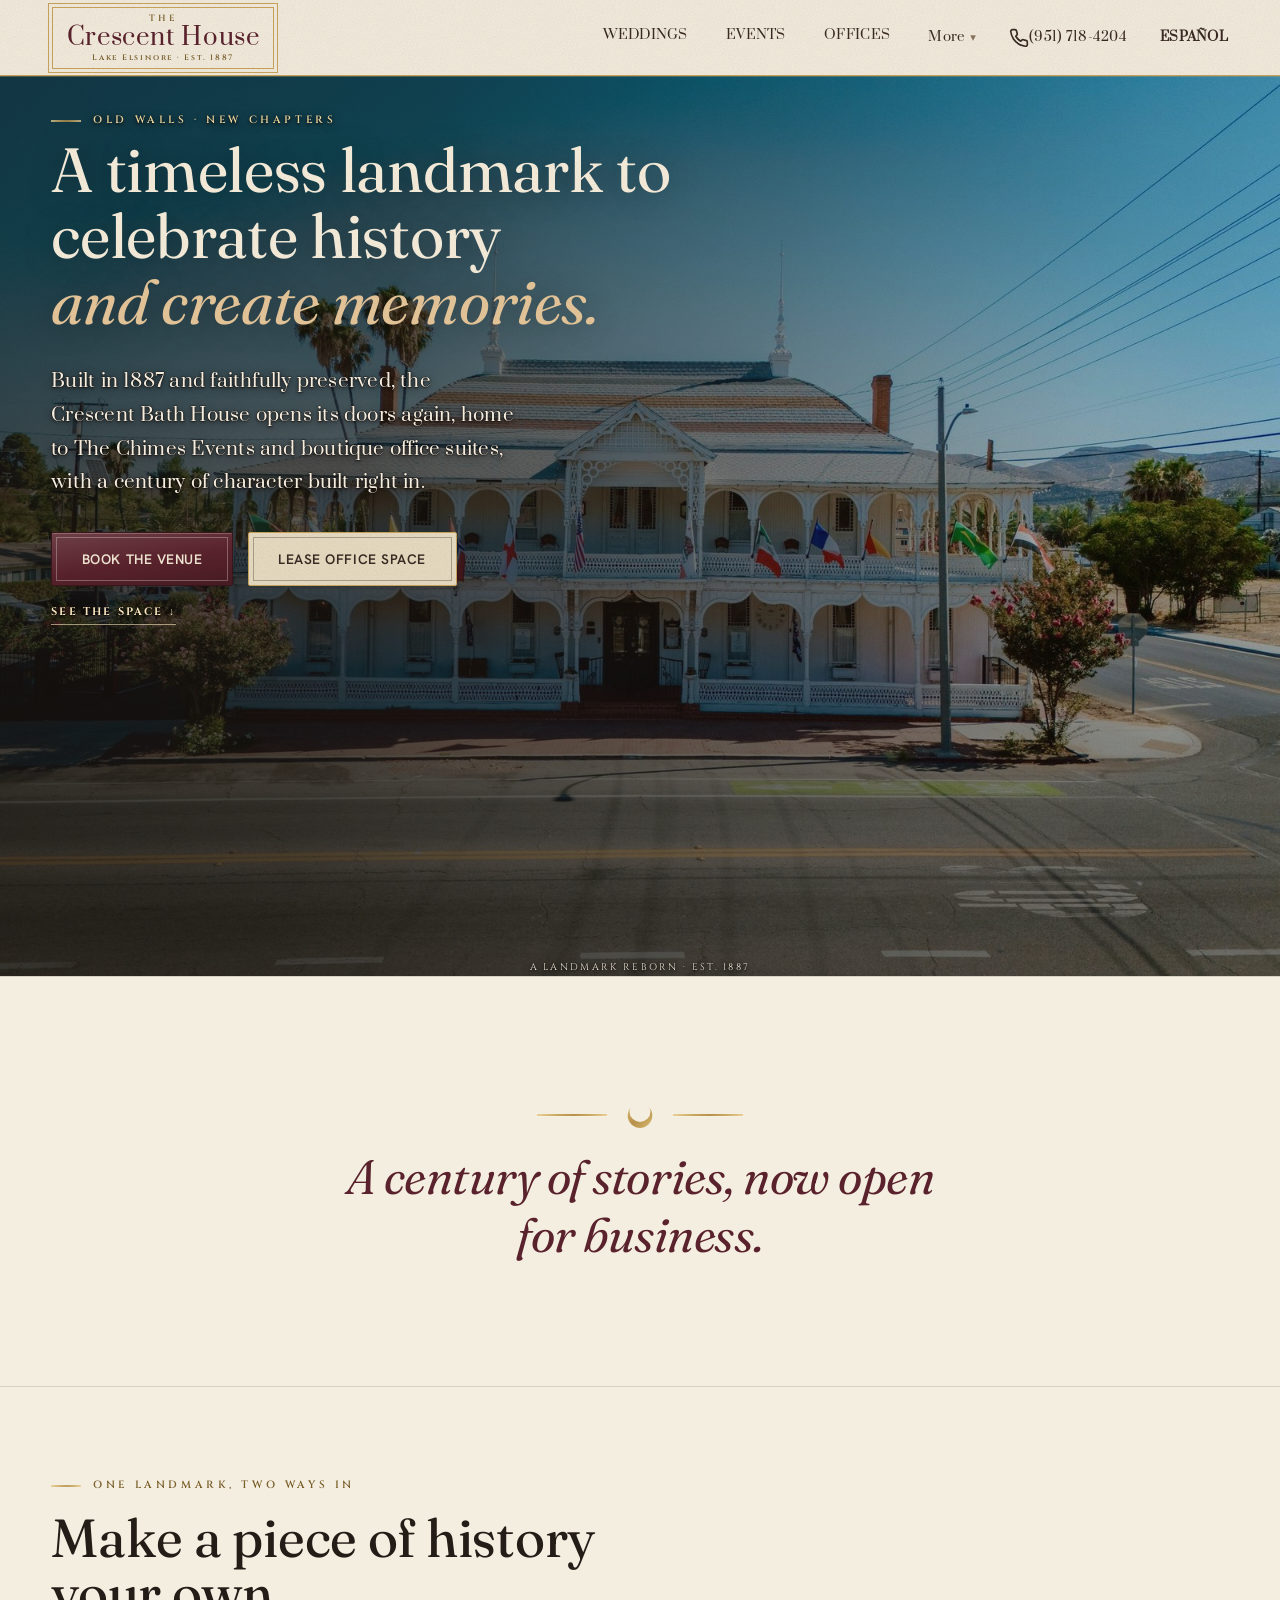
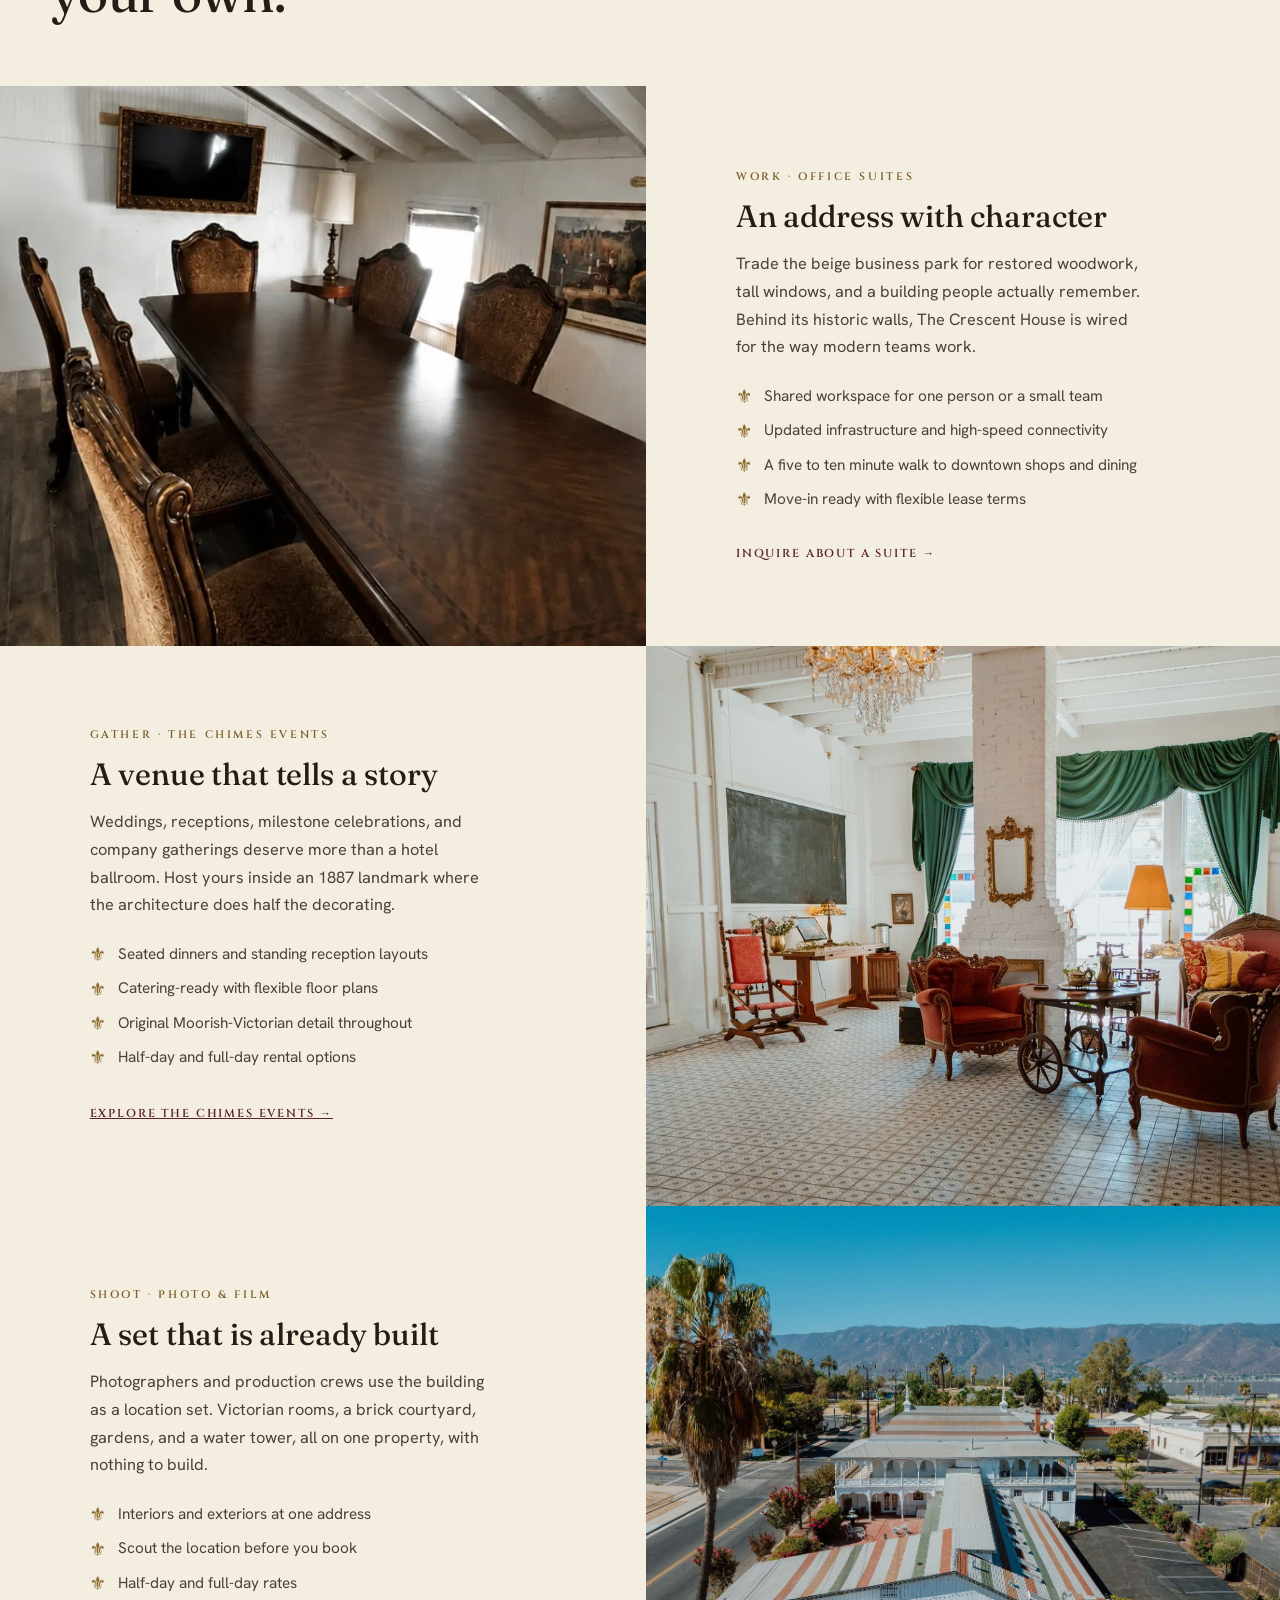
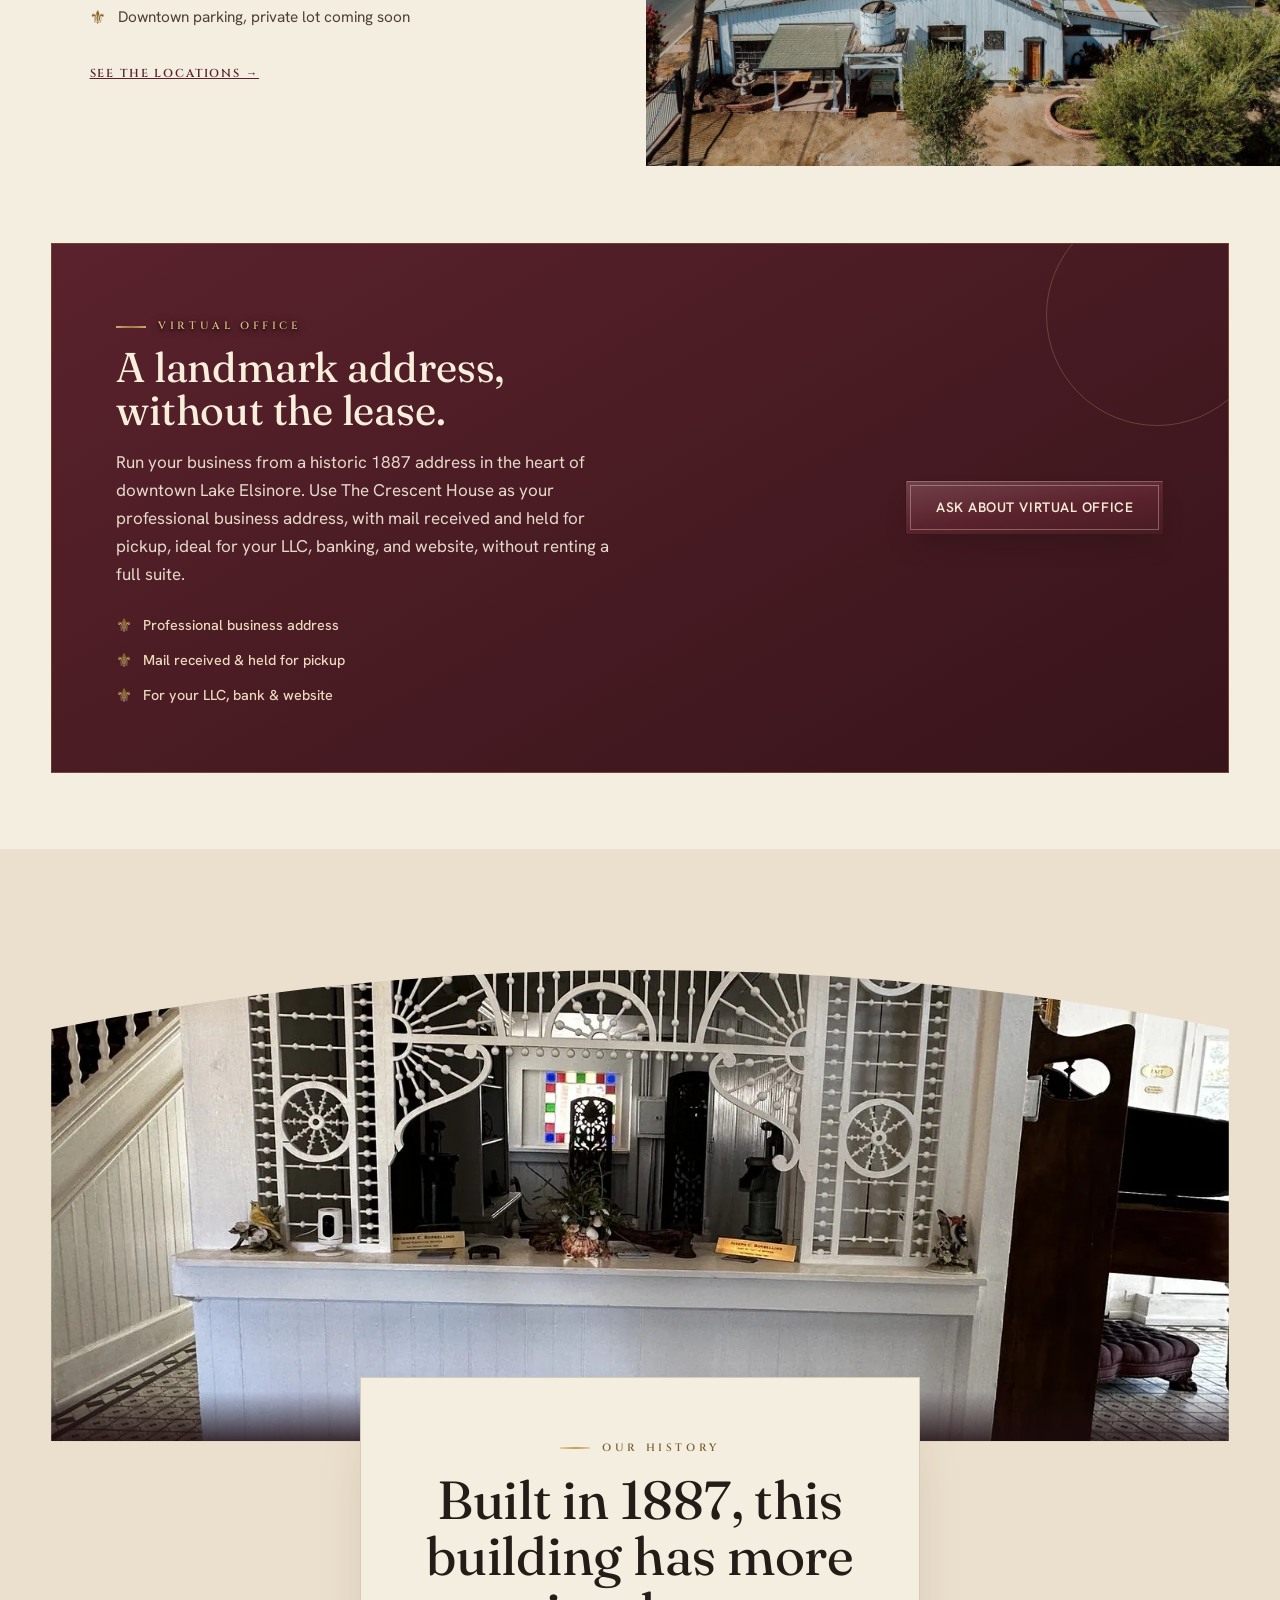
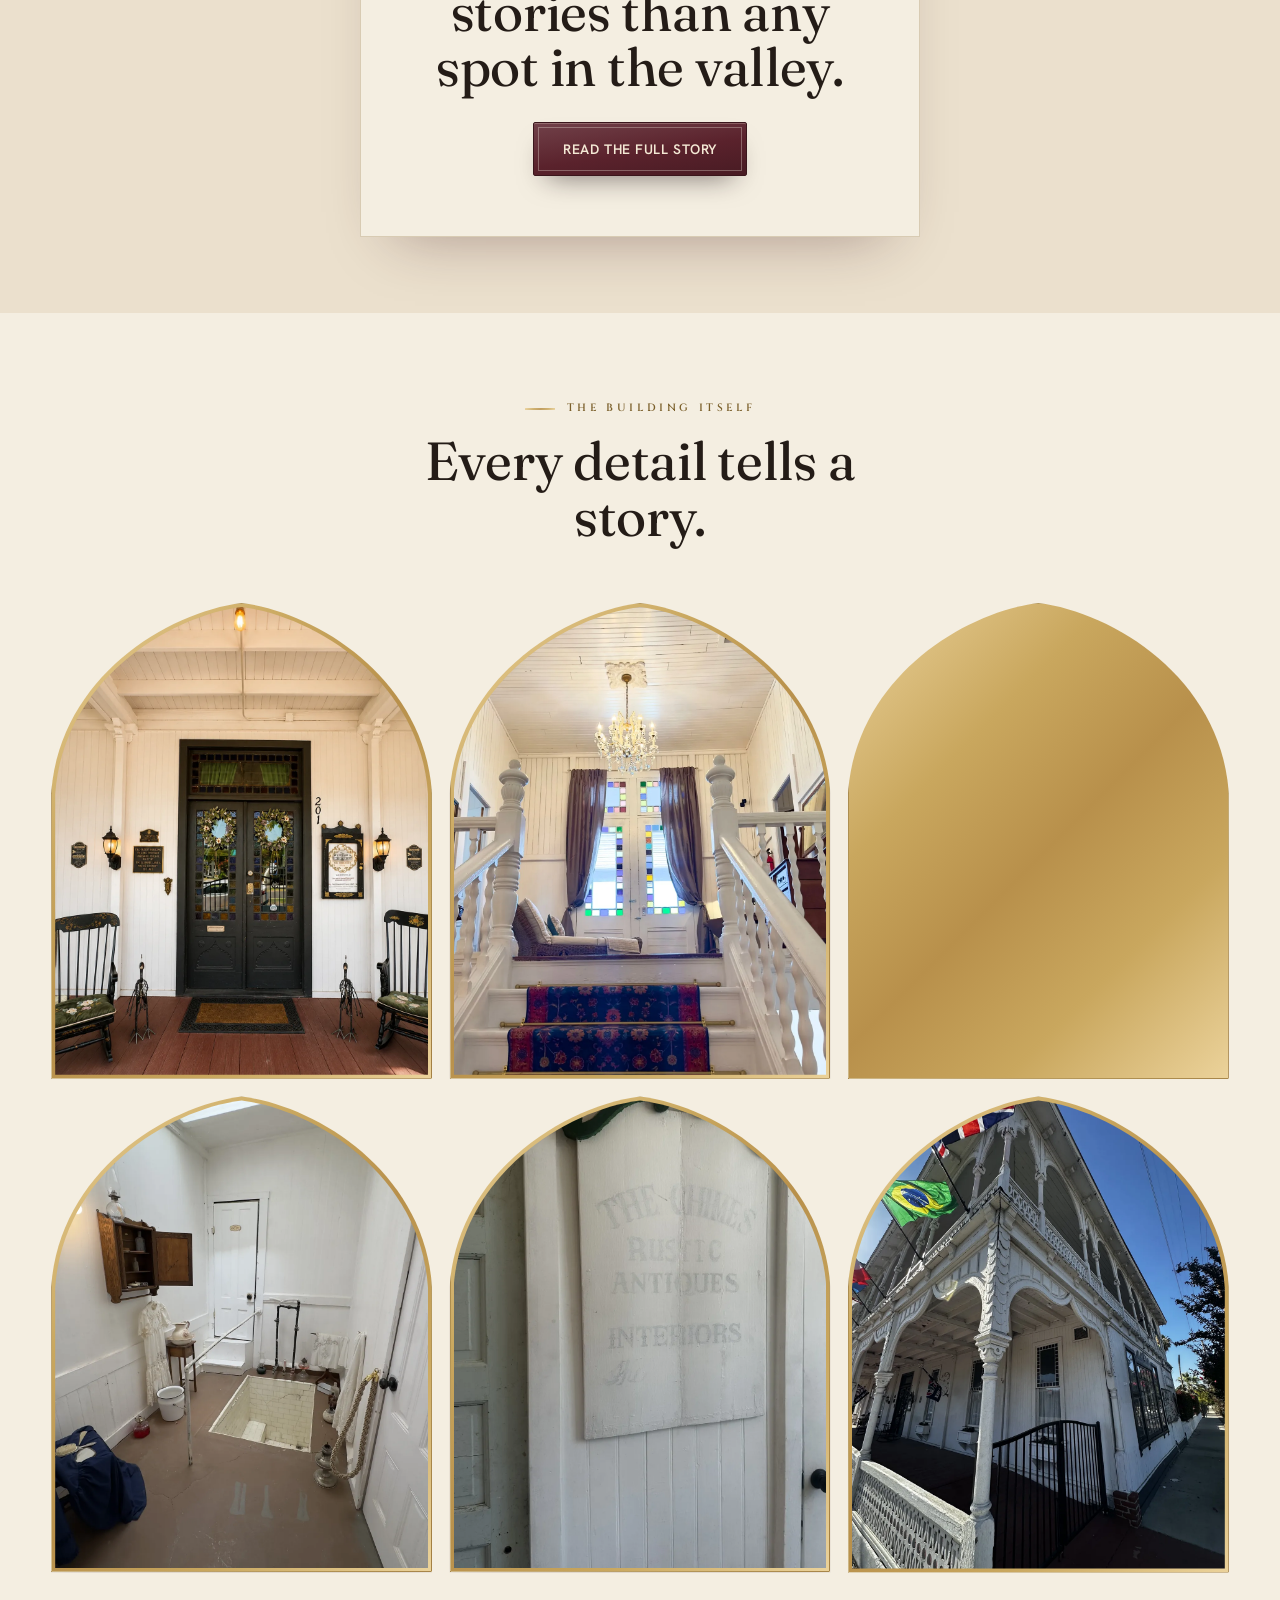
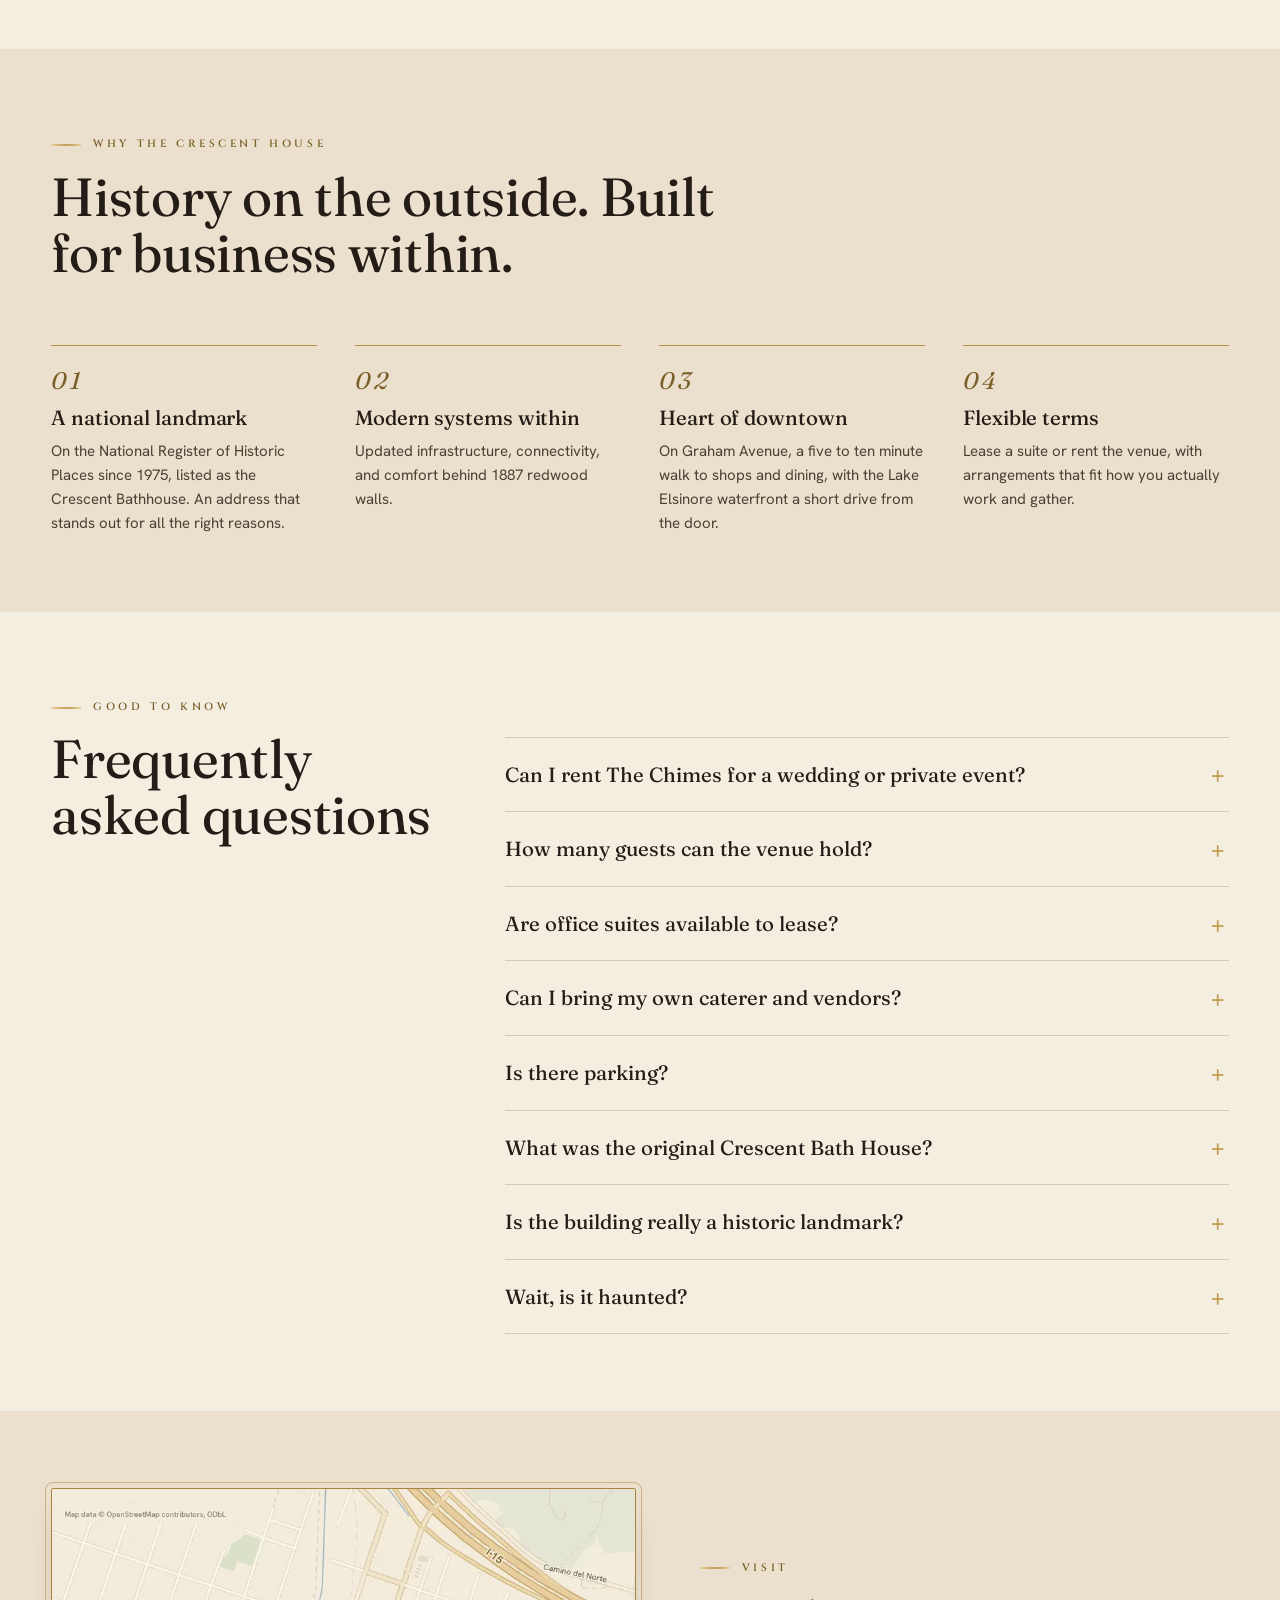
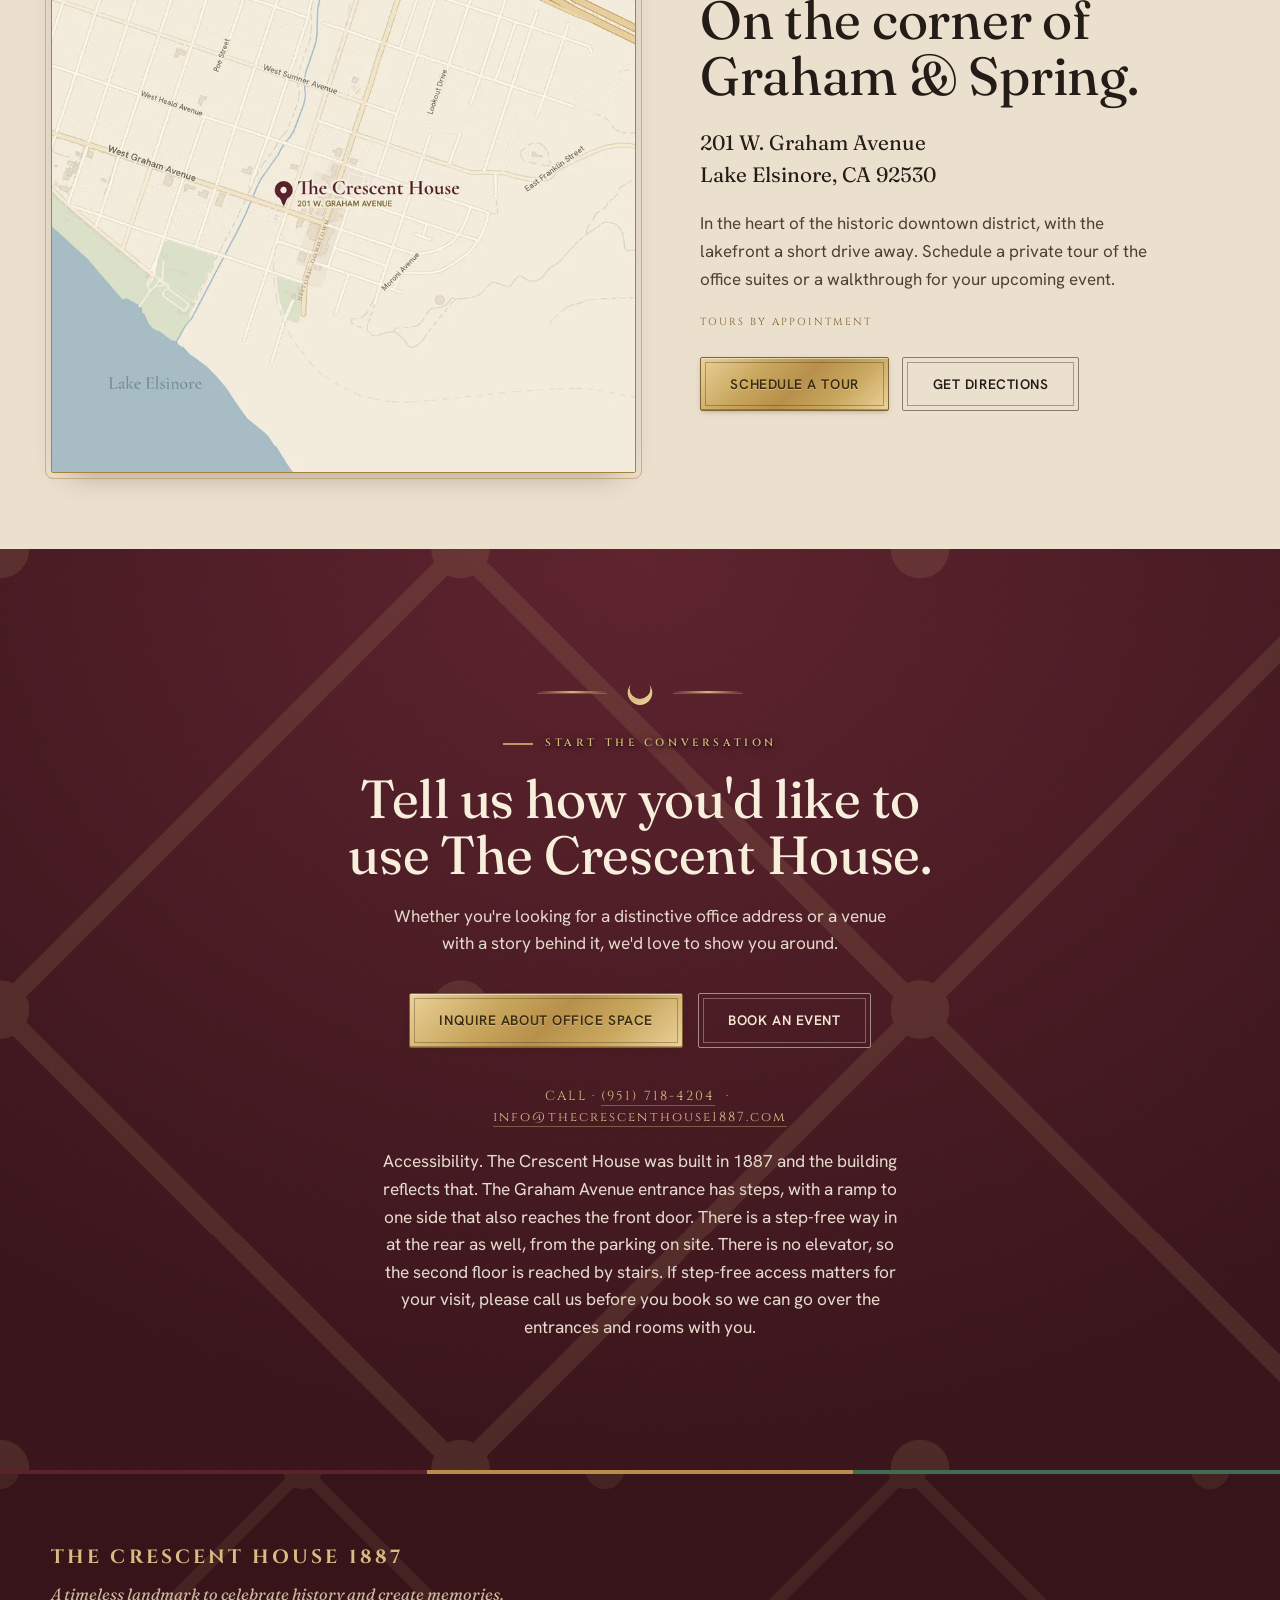
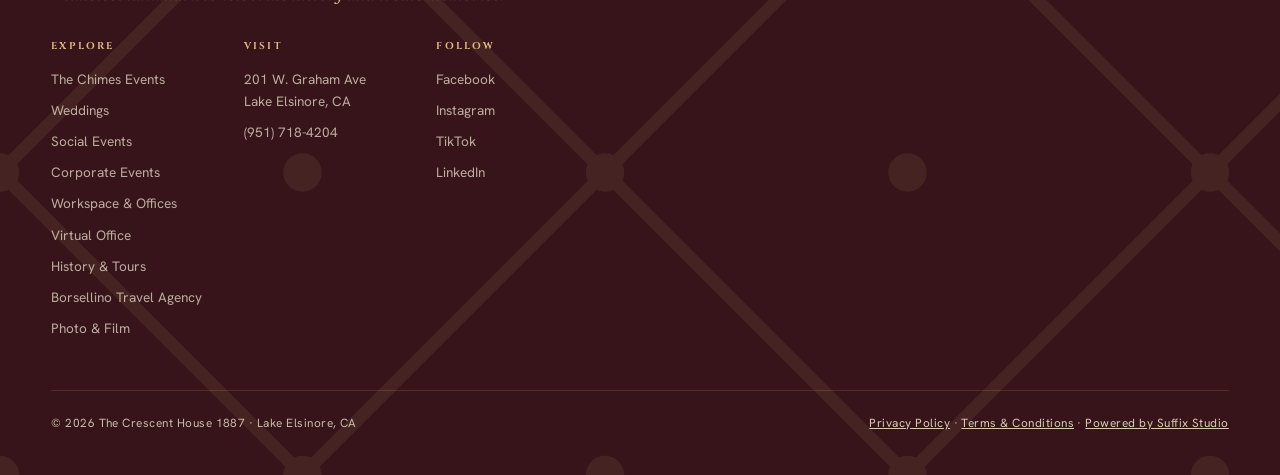
==== index.html @ 0cdbb011 "Fix hero video loading and lighten overlay" ====
<!DOCTYPE html>
<html lang="en">
<head>
<meta charset="UTF-8" />
<meta name="viewport" content="width=device-width, initial-scale=1.0" />
  <meta name="theme-color" content="#283F51" />
<meta name="color-scheme" content="light" />
<meta name="description" content="The Crescent House 1887, a historic landmark in downtown Lake Elsinore on the National Register. Home to The Chimes Events, boutique office suites, and history tours." />
<!-- Brand favicon (browser tab icon) -->
<link rel="icon" href="data:image/svg+xml,%3Csvg xmlns='http://www.w3.org/2000/svg' viewBox='0 0 32 32'%3E%3Crect width='32' height='32' rx='7' fill='%235A222C'/%3E%3Ctext x='16' y='23' font-family='Georgia,serif' font-weight='700' font-size='21' fill='%23F3ECDD' text-anchor='middle'%3EC%3C/text%3E%3C/svg%3E" />
  <link rel="apple-touch-icon" href="apple-touch-icon.png" />
<!-- Social share preview (update URL + og-image.jpg after you deploy) -->
<meta property="og:type" content="business.business" />
<meta property="og:title" content="The Crescent House 1887 | Lake Elsinore Landmark" />
<meta property="og:description" content="A restored 1887 landmark in downtown Lake Elsinore. Home of The Chimes Events and boutique office suites." />
<meta property="og:image" content="https://thecrescenthouse1887.com/images/og/index.jpg" />
<meta property="og:url" content="https://thecrescenthouse1887.com/" />
  <link rel="canonical" href="https://thecrescenthouse1887.com/" />
<meta name="twitter:card" content="summary_large_image" />
<meta name="twitter:title" content="The Crescent House 1887 | Lake Elsinore Landmark" />
<meta name="twitter:description" content="A restored 1887 landmark in Lake Elsinore: The Chimes Events and boutique offices." />
<meta name="twitter:image" content="https://thecrescenthouse1887.com/images/og/index.jpg" />
<title>The Crescent House 1887 | Historic Landmark in Lake Elsinore</title>
<link rel="preconnect" href="https://fonts.googleapis.com" />
<link rel="preconnect" href="https://fonts.gstatic.com" crossorigin />
<link href="https://fonts.googleapis.com/css2?family=Old+Standard+TT:ital,wght@0,400;0,700;1,400&amp;family=Playfair+Display+SC:wght@400;700&amp;family=Prata&amp;family=Cinzel:wght@500;600;700&amp;family=Cormorant+Garamond:ital,wght@0,500;0,600;0,700;1,500&amp;family=Hanken+Grotesk:wght@400;500;600;700&amp;display=swap" rel="stylesheet" />

<!-- ===== SEO: structured data. Update the phone, URL, and price/capacity fields once confirmed. ===== -->
<link rel="preconnect" href="https://fonts.gstatic.com" crossorigin><link href="https://fonts.googleapis.com/css2?family=Fraunces:ital,opsz,wght@0,9..144,300..600;1,9..144,300..600&amp;display=swap" rel="stylesheet">
<link rel="stylesheet" href="styles.css" />
<style>

  /* ---- this page's own styling. everything shared is in styles.css ---- */
  :root{color-scheme: light;
    --ink:#211A16;
    --oxblood:#5A222C;
    --oxblood-deep:#3C131B;
    --brass:#C29B4E;
    --brass-light:#D9BA77;
    --parchment:#F3ECDD;
    --parchment-2:#ECE1CC;
    --cream-card:#FBF7EE;
    --smoke:#8A7B6A;
    --line:rgba(33,26,22,.14);
    --accent:var(--oxblood); --accent-deep:var(--oxblood-deep);}
  body{margin:0;background:#F3ECDD;border-top:4px solid var(--oxblood);color:#211A16;font-family:"Hanken Grotesk",system-ui,-apple-system,Segoe UI,sans-serif;font-size:17px;line-height:1.65;-webkit-font-smoothing:antialiased;overflow-wrap:break-word;}
  main{background:#F3ECDD;}
  .eyebrow{font-family:"Cinzel",serif;font-weight:600;font-size:.72rem;letter-spacing:.32em;text-transform:uppercase;color:var(--brass-ink);display:inline-flex;align-items:center;gap:.7rem;}
  .eyebrow::before{content:"";width:26px;height:1px;background:var(--oxblood);display:inline-block;}
  h1{font-family:"Cormorant Garamond",Georgia,serif;font-weight:600;line-height:1.05;margin:0;color:var(--ink);}
  h1{font-size:clamp(2.9rem,7vw,5.2rem);letter-spacing:-.5px;}
  .lead{font-size:1.18rem;color:#3a302a;max-width:54ch;}
  .container{width:min(1180px,92vw);margin-inline:auto;}
  .section{padding:clamp(4rem,6vw,6rem) 0;}
  .btn{position:relative;display:inline-block;font-family:"Cinzel",serif;font-weight:700;font-size:.74rem;letter-spacing:.16em;text-transform:uppercase;line-height:1.5;text-align:center;padding:1.02rem 1.9rem;border-radius:2px;text-decoration:none;transition:transform .25s ease,box-shadow .25s ease,background .25s ease,color .25s ease;border:1px solid transparent;cursor:pointer;overflow:hidden;max-width:100%;}
  .btn::after{content:"";position:absolute;inset:4px;border:1px solid rgba(43,36,30,.28);pointer-events:none;}
  .btn:focus-visible{outline:2px solid #8F7132;outline-offset:3px;}
  .btn-primary{background:linear-gradient(172deg,color-mix(in srgb,var(--oxblood),#fff 14%) 0%,var(--oxblood) 55%,color-mix(in srgb,var(--oxblood),#000 22%) 100%);color:#F6EFE2;border-color:color-mix(in srgb,var(--oxblood),#000 38%);box-shadow:0 1px 0 rgba(255,244,224,.28) inset,0 14px 28px -14px rgba(30,24,18,.55);}
  .btn-primary::after{border-color:rgba(246,239,226,.32);}
  .btn-primary:hover{transform:translateY(-2px);}
  .btn-ghost{background:transparent;color:var(--ink);border-color:currentColor;}
  .btn-ghost::after{border-color:currentColor;opacity:.35;}
  .btn-ghost:hover{background:var(--ink);color:var(--parchment);transform:translateY(-2px);}
  .btn-brass{background:linear-gradient(172deg,#DEBD7B 0%,#C6A25C 52%,#B28C47 100%);color:#1A130A;border-color:#8F7132;box-shadow:0 1px 0 rgba(255,246,224,.55) inset,0 14px 28px -14px rgba(60,44,20,.55);text-shadow:0 1px 0 rgba(255,246,224,.35);}
  .btn-brass::after{border-color:rgba(60,44,20,.35);}
  .btn-brass::before{content:"";position:absolute;top:0;bottom:0;left:-70%;width:45%;background:linear-gradient(100deg,transparent,rgba(255,251,240,.55),transparent);transform:skewX(-18deg);transition:left .55s ease;}
  .btn-brass:hover{transform:translateY(-2px);background:linear-gradient(172deg,#E3C382 0%,#CBA65E 52%,#B08A45 100%);}
  .btn-brass:hover::before{left:125%;}
  .dd-toggle{text-decoration:none;font-family:"Hanken Grotesk",sans-serif;font-size:.86rem;font-weight:500;letter-spacing:.04em;color:#4a3f36;transition:color .2s;background:none;border:none;cursor:pointer;padding:0;}
  .dd-toggle{display:inline-flex;align-items:center;gap:.35rem;}
  .dd-toggle .caret{font-size:.8rem;position:relative;top:2px;transition:transform .2s;}
  .hero-explore{display:inline-block;margin-top:1.3rem;font-size:.9rem;font-weight:600;letter-spacing:.02em;color:var(--oxblood);text-decoration:none;border-bottom:1px solid rgba(90,34,44,.35);padding-bottom:2px;transition:border-color .2s;}
  .hero-explore:hover{border-color:var(--oxblood);}
  .hero{position:relative;overflow:hidden;background:#F3ECDD;}
  .hero-grid{display:flex;flex-direction:column;gap:clamp(1.8rem,4vw,2.6rem);padding:clamp(3.5rem,7vw,6rem) 0 clamp(4rem,7vw,7rem);}
  .hero-top{margin-left:-1%;}
  .hero-bottom{padding-left:7.5%;}
  .hero h1{margin:.4rem 0 1.4rem;}
  .hero h1 em{font-style:italic;color:var(--oxblood);}
  .hero-cta{display:flex;gap:1rem;flex-wrap:wrap;margin-top:2rem;align-items:stretch;}
  .est-tag{margin-top:2.6rem;display:flex;align-items:center;gap:.9rem;color:var(--smoke);font-size:.8rem;letter-spacing:.05em;}
  .est-tag span{font-family:"Cinzel",serif;letter-spacing:.18em;color:var(--ink);}
  .est-tag .rule{flex:1;height:1px;background:var(--line);}
  .frame{position:relative;width:85%;aspect-ratio:800/428;border:1px solid var(--brass);padding:13px;background:linear-gradient(135deg,#6a2933 0%,#3c131b 70%);box-shadow:0 30px 60px -30px rgba(60,19,27,.55);margin:0 auto;}
  .frame::before{content:"";position:absolute;inset:13px;border:1px solid rgba(217,186,119,.45);pointer-events:none;z-index:2;}
  .frame img{width:100%;height:100%;object-fit:cover;display:block;}
  .frame figcaption{position:absolute;left:0;right:0;bottom:13px;z-index:3;text-align:center;font-family:"Cinzel",serif;font-size:.58rem;letter-spacing:.26em;text-transform:uppercase;color:#f2e3c5;padding:.7rem .5rem;background:linear-gradient(transparent,rgba(40,12,18,.82));}
  .quote-band{background:var(--parchment-2);border-top:1px solid var(--line);border-bottom:1px solid var(--line);}
  .quote-inner{text-align:center;padding:clamp(1.6rem,2.6vw,2.4rem) 0;}
  .quote-inner .bell{margin:0 auto 1.4rem;width:30px;height:40px;display:block;}
  .quote-inner p{font-family:"Cormorant Garamond",serif;font-style:italic;font-size:clamp(1.6rem,3vw,2.4rem);color:var(--oxblood);max-width:24ch;margin:0 auto;line-height:1.25;}
  .paths{display:grid;grid-template-columns:1fr 1fr;gap:clamp(1.4rem,3vw,2.6rem);margin-top:3rem;}
  .path-card{background:var(--cream-card);border:1px solid var(--line);padding:clamp(2rem,3vw,2.8rem);position:relative;transition:transform .25s ease,box-shadow .25s ease;}
  .path-card:hover{transform:translateY(-4px);box-shadow:0 24px 48px -28px rgba(60,19,27,.4);}
  .path-card .tag{font-family:"Cinzel",serif;font-size:.72rem;font-weight:600;letter-spacing:.26em;text-transform:uppercase;color:var(--brass);}
  .path-card h3{font-size:1.85rem;margin:.7rem 0 1rem;}
  .path-card p{color:#473c34;font-size:.98rem;}
  .path-card ul{list-style:none;padding:0;margin:1.4rem 0 1.8rem;}
  .path-card li{padding:.5rem 0;border-top:1px solid var(--line);font-size:.92rem;color:#3a302a;display:flex;align-items:center;gap:.7rem;}
  .path-card li::before{content:"";width:7px;height:7px;background:var(--brass);transform:rotate(45deg);flex:none;}
  .path-card .card-btn{font-family:"Hanken Grotesk",sans-serif;font-weight:600;color:var(--oxblood);font-size:.92rem;letter-spacing:.02em;display:inline-flex;align-items:center;gap:.5rem;transition:gap .2s;background:none;border:none;cursor:pointer;padding:0;}
  .path-card .card-btn:hover{gap:.85rem;}
  .amenities-grid{display:grid;grid-template-columns:repeat(4,1fr);gap:clamp(1rem,2.5vw,2rem);margin-top:3rem;}
  .am-card{border-top:2px solid var(--brass);padding-top:1.3rem;}
  .am-card .n{font-family:"Cinzel",serif;font-size:.95rem;letter-spacing:.1em;color:var(--brass-ink);}
  .am-card h3{font-size:1.18rem;margin:.7rem 0 .5rem;}
  .am-card p{font-size:.9rem;color:#4a3f36;margin:0;}
  .faq-wrap{max-width:820px;margin:3rem auto 0;}
  .faq-q::after{content:"+";position:absolute;right:.3rem;top:50%;transform:translateY(-50%);font-family:"Hanken Grotesk",sans-serif;font-size:1.5rem;color:var(--brass);transition:transform .25s;}
  .faq-a p{color:#473c34;font-size:1rem;padding:0 2.4rem 1.6rem 0;margin:0;}
  .gallery-grid{display:grid;grid-template-columns:repeat(auto-fit,minmax(230px,1fr));gap:1rem;margin-top:3rem;}
  .g-tile img{width:100%;height:100%;object-fit:cover;display:block;}
  .vo-band{display:grid;grid-template-columns:1.6fr .9fr;gap:clamp(1.5rem,4vw,3.5rem);align-items:center;background:linear-gradient(160deg,#fbf7ee,#f1e7d3);border:1px solid var(--brass);padding:clamp(2rem,4vw,3.2rem);}
  .vo-band h2{margin:.6rem 0 1rem;font-size:clamp(1.8rem,3.4vw,2.6rem);}
  .vo-band p{color:#473c34;margin:0 0 1.4rem;max-width:54ch;}
  .vo-points{display:flex;flex-direction:column;gap:.65rem;margin-top:.2rem;}
  .vo-points span{display:flex;align-items:center;gap:.7rem;font-family:"Hanken Grotesk",sans-serif;font-size:.92rem;font-weight:500;letter-spacing:0;text-transform:none;color:#3a302a;background:none;border:none;padding:0;}
  .vo-points span::before{content:"";width:7px;height:7px;background:var(--brass);transform:rotate(45deg);flex:none;}
  .vo-cta{display:flex;justify-content:flex-end;}
  .loc-grid{display:grid;grid-template-columns:1fr 1fr;gap:clamp(1.6rem,4vw,3.5rem);align-items:center;}
  .map-frame{aspect-ratio:16/11;border:1px solid var(--brass);background:var(--parchment-2);position:relative;display:flex;align-items:center;justify-content:center;overflow:hidden;box-shadow:0 20px 44px -28px rgba(60,19,27,.4);}
  .map-frame img{position:absolute;inset:0;width:100%;height:100%;object-fit:cover;object-position:center;display:block;z-index:1;}
  .map-frame::before{content:"";position:absolute;inset:0;background-image:linear-gradient(rgba(33,26,22,.06) 1px,transparent 1px),linear-gradient(90deg,rgba(33,26,22,.06) 1px,transparent 1px);background-size:34px 34px;}
  .loc-text h2{margin-bottom:1rem;}
  .loc-text .addr{font-family:"Cormorant Garamond",serif;font-size:1.5rem;color:var(--ink);line-height:1.35;margin:1.4rem 0;}
  .loc-text .addr a{color:inherit;text-decoration:none;border-bottom:1px solid transparent;transition:border-color .2s;}
  .loc-text .addr a:hover{border-color:var(--brass);}
  .contact{background:var(--ink);color:#EFE6D6;text-align:center;}
  .contact .eyebrow{color:var(--brass-light);}
  .contact .eyebrow::before{background:var(--brass-light);}
  .contact h2{color:#F6ECDA;margin:.7rem 0 1.2rem;}
  .contact p{color:rgba(239,230,214,.72);max-width:46ch;margin:0 auto 2.2rem;}
  .contact-cta{display:flex;gap:1rem;justify-content:center;flex-wrap:wrap;}
  .contact .phone{margin-top:2.2rem;font-family:"Cinzel",serif;letter-spacing:.16em;font-size:.85rem;color:var(--brass-light);}
  .contact .phone a{color:#EFE6D6;text-decoration:none;border-bottom:1px solid rgba(217,186,119,.4);}
  footer{background:var(--oxblood-deep);color:rgba(241,230,211,.72);padding:3.2rem 0 2.4rem;}
  .modal-overlay{position:fixed;inset:0;background:rgba(20,8,11,.62);backdrop-filter:blur(3px);display:flex;align-items:center;justify-content:center;padding:1.2rem;opacity:0;visibility:hidden;transition:opacity .25s,visibility .25s;z-index:100;}
  .modal-head{background:linear-gradient(160deg,var(--oxblood),var(--oxblood-deep));color:#F4E9D6;padding:1.8rem 2rem 1.6rem;position:relative;}
  .modal-close{position:absolute;top:1rem;right:1rem;width:40px;height:40px;border-radius:50%;
    border:1px solid rgba(217,186,119,.85);background:rgba(217,186,119,.14);color:#F6ECDA;
    cursor:pointer;line-height:1;font-size:0;
    transition:background .2s ease,border-color .2s ease;}
  /* The X is drawn, not typed. As a font character it rendered hairline thin on
     some machines and looked like an empty circle. Two rotated bars are identical
     everywhere. index.html keeps its own copy of these styles. */
  .modal-close::before,.modal-close::after{content:"";position:absolute;top:50%;left:50%;
    width:16px;height:2px;background:#F6ECDA;border-radius:1px;}
  .modal-close::before{transform:translate(-50%,-50%) rotate(45deg);}
  .modal-close::after{transform:translate(-50%,-50%) rotate(-45deg);}
  .modal-close:focus-visible{outline:2px solid #E4CE97;outline-offset:3px;}
  .reveal{opacity:0;transform:translateY(22px);transition:opacity .7s ease,transform .7s ease;}
  @media(max-width:1024px){
    .vo-band{grid-template-columns:1fr;}
    .vo-cta{justify-content:flex-start;}
    .paths{grid-template-columns:1fr;}
    .amenities-grid{grid-template-columns:1fr 1fr;}
    .loc-grid{grid-template-columns:1fr;}
    .dd-toggle{padding:.95rem 0 .4rem;width:100%;justify-content:space-between;}
  }
  @media(max-width:520px){
    .amenities-grid{grid-template-columns:1fr;}
    body{font-size:16px;}
  }
  @media(prefers-reduced-motion:reduce){
    .reveal{opacity:1;transform:none;transition:none;}
    .btn{transition:none;}
    .btn-brass::before{display:none;}
    .path-card{transition:none;}
  }
  @media (prefers-color-scheme: dark){
    body{background:#F3ECDD !important;}
    main{background:#F3ECDD !important;}
    .hero{background:#F3ECDD !important;}
    body{color:#211A16 !important;}
    .dd-toggle{color:#4a3f36 !important;}
    .lead{color:#3a302a !important;}
    .path-card{background:#FBF7EE !important;}
    .path-card p{color:#473c34 !important;}
    .am-card p{color:#4a3f36 !important;}
    .faq-a p{color:#4a3f36 !important;}
    .quote-band{background:#ECE1CC !important;}
    .contact{background:#211A16 !important;color:#EFE6D6 !important;}
    footer{background:#3C131B !important;}
  }

/* the honeypot. Invisible to people. Bots fill it in and get dropped. */
.hp{position:absolute;left:-9999px;width:1px;height:1px;overflow:hidden;}

@media(min-width:1025px){}
@media(max-width:1024px){}
section.hero{padding-top:clamp(1.4rem,3vw,2.2rem);}

.hero-explore{color:#EFD5A2 !important;border-bottom-color:rgba(239,213,162,.5) !important;}





/* pull the headline up into the sky where it reads cleanly */
.hero-inner{padding-top:clamp(1rem,2vw,1.8rem) !important;
  justify-content:flex-start;align-self:start;}
.hero-grid{align-items:start !important;padding-top:clamp(1.5rem,3vw,2.4rem) !important;}
.hero .eyebrow,.hero .eyebrow--light{margin-top:0 !important;}
.hero h1{margin-top:.4rem !important;}

/* description: light type with an edge drawn around every letter */
.hero .lead{color:#FBF3E4 !important;max-width:36ch;
  font-family:"Prata",Georgia,serif;font-style:normal;font-weight:400;
  font-size:clamp(1.02rem,1.55vw,1.18rem);line-height:1.78;letter-spacing:.012em;
  margin-top:1.9rem !important;
  -webkit-text-stroke:.6px rgba(14,9,7,.9);paint-order:stroke fill;text-shadow:0 1px 3px rgba(14,9,7,.85),0 2px 10px rgba(14,9,7,.6);}

/* see the space: drop it toward the bottom where the street is dark */
.hero-explore{position:absolute;left:0;bottom:clamp(1.6rem,4vw,3rem);z-index:3;
  color:#FFEDC6 !important;font-weight:700;border-bottom-color:rgba(255,237,198,.6) !important;
  -webkit-text-stroke:.6px rgba(14,9,7,.9);paint-order:stroke fill;text-shadow:0 1px 3px rgba(14,9,7,.85),0 2px 10px rgba(14,9,7,.6);}
.hero-inner{position:relative;padding-bottom:clamp(3.4rem,7vw,5.4rem) !important;}

/* lease office space: filled beige instead of transparent */
.hero .btn-ghost,.hero .btn-on-dark{background:#E8DCC2 !important;color:#3A2A22 !important;
  border:1px solid #C9A45C !important;}
.hero .btn-ghost:hover,.hero .btn-on-dark:hover{background:#F2E9D6 !important;color:#5A222C !important;}




/* landmark reborn: the words themselves centered, sitting flush on the bottom edge */
.est-tag{position:absolute !important;left:0 !important;right:0 !important;
  bottom:0 !important;margin:0 !important;padding:0 !important;
  display:block !important;text-align:center !important;z-index:4;}
.est-tag .rule{display:none !important;}
.est-tag span{display:inline-block;}
</style>
<style>
/* ============================================================
   THE CHIMES · landing page · EDITORIAL DESIGN LAYER
   Suffix Studio

   Loaded AFTER styles.css and the page base, so this wins.
   This is a full visual rebuild of the landing page: a cinematic
   full-width hero, alternating editorial photo rows, an overlapped
   heritage feature, a refined gallery, and a dramatic closing band.
   The nav, footer, form and modal keep their existing markup and
   behavior; here they are simply restyled to match.
   ============================================================ */

:root{
  --bone:#F4EEE1;        /* warm paper */
  --bone-2:#EBE0CD;      /* second paper tone */
  --ink2:#241C17;        /* near-black, warm */
  --ink-soft:#4C4034;    /* body text */
  --ox:#5A222C;          /* oxblood */
  --wine:#37141A;        /* deep wine, for dark bands */
  --brass2:#B58F49;      /* refined brass */
  --brass-hi:#D8BC82;    /* light brass on dark */
  --cream2:#F4E9D5;      /* text on dark */
  --hair:#D8CBB3;        /* hairline */
}

/* ---------- paper warmth + base type ---------- */
html{background:var(--bone);}
body{background:var(--bone);color:var(--ink-soft);}
body::before{
  content:"";position:fixed;inset:0;z-index:9999;pointer-events:none;
  background:url("data:image/svg+xml,%3Csvg%20xmlns%3D%27http%3A%2F%2Fwww.w3.org%2F2000%2Fsvg%27%20width%3D%27160%27%20height%3D%27160%27%3E%3Cfilter%20id%3D%27n%27%3E%3CfeTurbulence%20type%3D%27fractalNoise%27%20baseFrequency%3D%270.85%27%20numOctaves%3D%272%27%20stitchTiles%3D%27stitch%27%2F%3E%3CfeColorMatrix%20type%3D%27saturate%27%20values%3D%270%27%2F%3E%3C%2Ffilter%3E%3Crect%20width%3D%27160%27%20height%3D%27160%27%20filter%3D%27url%28%23n%29%27%20opacity%3D%270.55%27%2F%3E%3C%2Fsvg%3E");opacity:.35;mix-blend-mode:multiply;
}

/* Fraunces carries every display line */
h1,h2,h3,.hero h1{
  font-family:"Fraunces","Cormorant Garamond",Georgia,serif;
  color:var(--ink2);font-weight:430;letter-spacing:-.005em;
}
h2{font-size:clamp(2.05rem,4.4vw,3.35rem);line-height:1.04;}
h3{font-size:clamp(1.5rem,2.4vw,1.95rem);line-height:1.08;font-weight:460;}

/* ---------- eyebrow (label) ---------- */
.eyebrow{
  font-family:"Cinzel",serif;font-weight:600;font-size:.66rem;
  letter-spacing:.34em;text-transform:uppercase;color:var(--brass-ink);
  display:inline-flex;align-items:center;gap:.75rem;
}
.eyebrow::before{content:"";width:30px;height:1px;background:var(--brass2);display:inline-block;opacity:.85;}
.eyebrow--light{color:var(--brass-hi);text-shadow:0 1px 3px rgba(14,9,7,.92),0 2px 9px rgba(14,9,7,.7);}
.eyebrow--light::before{background:var(--brass-hi);opacity:.8;}

/* ---------- buttons ---------- */
.btn{
  font-family:"Hanken Grotesk",sans-serif;font-weight:600;font-size:.86rem;
  letter-spacing:.04em;padding:1rem 1.85rem;border-radius:2px;border:1px solid transparent;
  transition:transform .2s ease,background .2s ease,color .2s ease,border-color .2s ease;cursor:pointer;
}
.btn-primary{background:linear-gradient(172deg,color-mix(in srgb,var(--ox),#fff 14%) 0%,var(--ox) 55%,color-mix(in srgb,var(--ox),#000 20%) 100%);color:var(--cream2);border-color:color-mix(in srgb,var(--ox),#000 36%);box-shadow:0 1px 0 rgba(255,240,224,.25) inset,0 14px 28px -14px rgba(28,16,20,.6);}
.btn-primary:hover{background:linear-gradient(172deg,color-mix(in srgb,var(--wine),#fff 12%) 0%,var(--wine) 55%,color-mix(in srgb,var(--wine),#000 16%) 100%);transform:translateY(-2px);}
.btn-brass{background:linear-gradient(172deg,var(--brass-hi) 0%,var(--brass2) 55%,color-mix(in srgb,var(--brass2),#000 8%) 100%);color:#120D06;border-color:color-mix(in srgb,var(--brass2),#000 30%);}
.btn-brass:hover{background:linear-gradient(172deg,color-mix(in srgb,var(--brass-hi),#fff 10%) 0%,color-mix(in srgb,var(--brass2),#fff 8%) 55%,var(--brass2) 100%);transform:translateY(-2px);}
.btn-ghost{background:transparent;color:var(--ink2);border-color:rgba(36,28,23,.5);}
.btn-ghost:hover{background:var(--ink2);color:var(--bone);border-color:var(--ink2);}
.btn-on-dark{color:var(--cream2);border-color:rgba(244,233,213,.55);}
.btn-on-dark:hover{background:var(--cream2);color:var(--wine);border-color:var(--cream2);}

/* text-link style call to action inside cards */
.card-btn{
  font-family:"Cinzel",serif;font-weight:600;font-size:.72rem;letter-spacing:.16em;text-transform:uppercase;
  color:var(--ox);background:none;border:none;cursor:pointer;padding:.2rem 0;
  display:inline-flex;align-items:center;gap:.55rem;position:relative;
}
.card-btn::after{content:"";position:absolute;left:0;right:0;bottom:-3px;height:1px;background:var(--brass2);transform:scaleX(0);transform-origin:left;transition:transform .3s ease;}
.card-btn:hover::after{transform:scaleX(1);}

/* the open mobile menu always needs a solid backdrop */
@media (max-width:900px){
}

/* ============================================================
   HERO · full-bleed cinematic
   ============================================================ */
section.hero{
  position:relative;min-height:100svh;height:100svh;max-height:920px;
  display:flex;align-items:flex-end;overflow:hidden;isolation:isolate;
  margin:0;padding:0;background:var(--wine);
}
.hero-bg{position:absolute;inset:0;z-index:-2;overflow:hidden;}
.hero-img{width:100%;height:100%;object-fit:cover;object-position:center 48%;
  filter:brightness(.86) saturate(1.05) contrast(1.02);
  transform:scale(1.06);transition:transform 6s ease-out;}
section.hero.in .hero-img{transform:scale(1);}
.hero-bg video.hero-img{display:block;}
.hero-fallback{display:none;}
/* anyone who has asked for less motion gets the still photo, not a moving hero */
@media (prefers-reduced-motion:reduce){
  .hero-bg video.hero-img{display:none;}
  .hero-fallback{display:block;}
}
section.hero h1{
  font-family:"Fraunces",Georgia,serif;color:#F7EEDC;font-weight:400;
  font-size:clamp(2rem,5.1vw,3.9rem);line-height:1.06;letter-spacing:-.005em;margin:0;max-width:19ch;
  text-shadow:0 2px 30px rgba(20,8,10,.35);
}
section.hero h1 em{font-style:italic;color:#E7C79A;font-weight:400;}
.hero-cta{display:flex;gap:.9rem;flex-wrap:wrap;margin-top:2rem;}
.hero-explore{display:inline-block;margin-top:1.5rem;font-family:"Cinzel",serif;font-size:.68rem;letter-spacing:.2em;
  text-transform:uppercase;color:#EBD9BC;text-decoration:none;border-bottom:1px solid rgba(235,217,188,.45);padding-bottom:3px;transition:border-color .25s;}
.hero-explore:hover{border-color:#EBD9BC;}
/* est tag pinned bottom-right of the hero */
section.hero .est-tag{position:absolute;right:max(4vw,1.5rem);bottom:clamp(4.5rem,9vh,7.5rem);z-index:2;
  display:flex;align-items:center;gap:.9rem;transform:rotate(0);}
section.hero .est-tag span:first-child{font-family:"Cinzel",serif;font-size:.6rem;letter-spacing:.24em;color:rgba(246,238,222,.95);white-space:nowrap;text-shadow:0 1px 3px rgba(14,9,7,.92),0 2px 9px rgba(14,9,7,.7);}
section.hero .est-tag .rule{width:60px;height:1px;background:linear-gradient(90deg,rgba(216,188,130,.8),rgba(216,188,130,0));}
@media (max-width:820px){section.hero .est-tag{display:none;}}

/* ============================================================
   STATEMENT · large centered pull-quote
   ============================================================ */
section.statement{background:var(--bone);padding:clamp(4rem,7vw,6.5rem) 0;text-align:center;}
.statement .quote-inner{max-width:900px;}
.statement-rule{display:block;width:64px;height:1px;background:var(--brass2);margin:0 auto 2.2rem;opacity:.9;}
.statement .quote-inner p{
  font-family:"Fraunces",Georgia,serif;font-style:italic;font-weight:380;
  font-size:clamp(1.8rem,4.2vw,3rem);line-height:1.2;color:var(--ox);max-width:20ch;margin:0 auto;letter-spacing:-.01em;
}

/* ============================================================
   TWO PATHS · alternating full-bleed editorial rows
   ============================================================ */
section.spaces{background:var(--bone);padding:clamp(1rem,3vw,2rem) 0 0;}
.spaces-intro{max-width:1180px;margin:0 auto;padding:clamp(1.5rem,4vw,3rem) 0 clamp(2.5rem,5vw,4rem);}
.spaces-intro .eyebrow{margin-bottom:1rem;}
.spaces-intro h2{max-width:16ch;}

.split{display:grid;grid-template-columns:1.02fr 1fr;align-items:stretch;width:100%;}
.split-media{position:relative;overflow:hidden;min-height:clamp(340px,46vw,560px);}
.split-media img{position:absolute;inset:0;width:100%;height:100%;object-fit:cover;transition:transform 1s ease;}
.split:hover .split-media img{transform:scale(1.04);}
.split-body{display:flex;flex-direction:column;justify-content:center;
  padding:clamp(2.6rem,6vw,5.5rem) clamp(1.5rem,7vw,6.5rem);background:var(--bone);}
.split--media-left .split-media{grid-column:1;}
.split--media-left .split-body{grid-column:2;}
.split--media-right .split-media{grid-column:2;}
.split--media-right .split-body{grid-column:1;order:-1;}
.split-body .tag{font-family:"Cinzel",serif;font-size:.68rem;font-weight:600;letter-spacing:.24em;text-transform:uppercase;color:var(--brass-ink);}
.split-body h3{margin:.85rem 0 1.1rem;}
.split-body p{color:var(--ink-soft);font-size:1.02rem;line-height:1.7;margin:0 0 1.5rem;max-width:46ch;}
.split-body .ticks{list-style:none;padding:0;margin:0 0 2rem;display:grid;gap:.7rem;max-width:46ch;}
.split-body .ticks li{position:relative;padding-left:1.75rem;font-size:.96rem;line-height:1.5;color:var(--ink-soft);}
.split-body .ticks li::before{position:absolute;left:0;top:.12em;}
.split--media-right .split-body{align-items:flex-start;}

/* ============================================================
   VIRTUAL OFFICE · deep oxblood band
   ============================================================ */
section.virtual{background:var(--bone);padding:clamp(4rem,6vw,6rem) 0;}
.vo-band{background:linear-gradient(150deg,var(--ox),var(--wine));color:var(--cream2);
  border:1px solid rgba(181,143,73,.35);
  padding:clamp(2.6rem,5vw,4.5rem);display:grid;grid-template-columns:1.6fr 1fr;gap:2.5rem;align-items:center;position:relative;overflow:hidden;}
.vo-band::before{content:"";position:absolute;right:-40px;top:-40px;width:220px;height:220px;border:1px solid rgba(216,188,130,.25);border-radius:50%;}
.vo-text h2{color:#F7EEDC;margin:.6rem 0 1rem;max-width:20ch;}
.vo-text p{color:rgba(246,238,222,.9);line-height:1.65;max-width:52ch;margin:0 0 1.6rem;}
.vo-points{display:flex;flex-wrap:wrap;gap:.7rem 1.4rem;}
.vo-points span{position:relative;padding-left:1.7rem;font-size:.9rem;color:#EBD9BC;}
.vo-points span::before{content:"";position:absolute;left:0;top:.15rem;width:14px;height:9px;border-left:2px solid var(--brass-hi);border-bottom:2px solid var(--brass-hi);transform:rotate(-45deg);}
.vo-cta{justify-self:end;}
@media (max-width:820px){.vo-band{grid-template-columns:1fr;gap:1.8rem;}.vo-cta{justify-self:start;}}

/* ============================================================
   HERITAGE · big feature image with an overlapping card
   ============================================================ */
section.heritage{background:var(--bone-2);position:relative;padding:clamp(4rem,6vw,6rem) 0;overflow:hidden;}
section.heritage{display:grid;grid-template-columns:1fr;justify-items:center;}
.heritage-media{position:relative;width:min(1180px,92vw);margin:0 auto;}
.heritage-media img{width:100%;max-height:640px;object-fit:cover;display:block;}
.heritage-cap{position:absolute;left:0;bottom:0;margin:0;padding:1.4rem 1.2rem .8rem;
  font-family:"Cinzel",serif;font-size:.56rem;letter-spacing:.22em;text-transform:uppercase;color:#f2e3c5;
  background:linear-gradient(transparent,rgba(28,10,14,.8));right:0;text-align:center;}
.heritage-card{width:min(560px,88vw);background:var(--bone);border:1px solid var(--hair);
  padding:clamp(2.2rem,4vw,3.2rem);margin-top:-4rem;position:relative;z-index:2;text-align:center;
  box-shadow:0 30px 60px -34px rgba(60,19,27,.4);}
.heritage-card .eyebrow{justify-content:center;margin-bottom:1rem;}
.heritage-card h2{max-width:22ch;margin:0 auto 1.6rem;}

/* ============================================================
   GALLERY · refined grid
   ============================================================ */
section.gallery{background:var(--bone);padding:clamp(4rem,6vw,6rem) 0;}
.gallery-intro{text-align:center;max-width:44ch;margin:0 auto clamp(2.4rem,5vw,3.6rem);}
.gallery-intro .eyebrow{justify-content:center;margin-bottom:1rem;}
.gallery-grid{display:grid;grid-template-columns:repeat(3,1fr);gap:1.1rem;max-width:1180px;}
.g-tile{position:relative;margin:0;overflow:hidden;aspect-ratio:4/5;background:var(--bone-2);cursor:pointer;
  box-shadow:0 18px 38px -28px rgba(60,19,27,.5);}
.g-tile img{width:100%;height:100%;object-fit:cover;display:block;transition:transform .7s ease;}
.g-tile:hover img{transform:scale(1.06);}
.g-tile::after{content:"";position:absolute;inset:0;box-shadow:inset 0 0 0 1px rgba(181,143,73,.35);pointer-events:none;}
.g-cap{position:absolute;left:0;right:0;bottom:0;margin:0;z-index:2;text-align:center;
  font-family:"Cinzel",serif;font-size:.56rem;letter-spacing:.16em;text-transform:uppercase;color:#f3e7d3;
  padding:1.7rem .7rem .8rem;background:linear-gradient(rgba(28,10,14,0) 0%,rgba(28,10,14,.62) 42%,rgba(28,10,14,.94) 100%);
  opacity:0;transform:translateY(6px);transition:opacity .3s ease,transform .3s ease;}
.g-tile:hover .g-cap,.g-tile:focus-within .g-cap{opacity:1;transform:none;}

/* ============================================================
   WHY · editorial numbered columns
   ============================================================ */
section.why{background:var(--bone-2);padding:clamp(4rem,6vw,6rem) 0;}
.why-intro{max-width:1180px;margin:0 auto clamp(2.6rem,5vw,4rem);}
.why-intro .eyebrow{margin-bottom:1rem;}
.why-intro h2{max-width:20ch;}
.why-grid{display:grid;grid-template-columns:repeat(4,1fr);gap:2.4rem;max-width:1180px;}
.why-grid .am-card{border:none;border-top:1px solid var(--brass2);padding:1.4rem 0 0;background:none;}
.am-card .n{font-family:"Fraunces",Georgia,serif;font-style:italic;font-size:1.5rem;color:var(--brass-ink);display:block;line-height:1;margin-bottom:.9rem;}
.why-grid .am-card h3{font-size:1.28rem;margin:0 0 .6rem;}
.why-grid .am-card p{font-size:.94rem;color:var(--ink-soft);line-height:1.6;margin:0;}
@media (max-width:820px){.why-grid{grid-template-columns:1fr 1fr;gap:1.8rem;}}
@media (max-width:520px){.why-grid{grid-template-columns:1fr;}}

/* ============================================================
   FAQ · two-column editorial
   ============================================================ */
section.faq{background:var(--bone);padding:clamp(4rem,6vw,6rem) 0;}
.faq-layout{display:grid;grid-template-columns:.7fr 1.3fr;gap:clamp(2rem,5vw,5rem);max-width:1180px;align-items:start;}
.faq-head{position:sticky;top:120px;}
.faq-head .eyebrow{margin-bottom:1rem;}
.faq-head h2{max-width:12ch;}
.faq-wrap{border-top:1px solid var(--hair);}
.faq-item{border-bottom:1px solid var(--hair);}
.faq-q{font-family:"Fraunces",Georgia,serif!important;font-size:1.28rem!important;font-weight:440;color:var(--ink2);
  padding:1.5rem 2.4rem 1.5rem 0;line-height:1.25;}
.faq-q:hover{color:var(--ox);}
@media (max-width:820px){.faq-layout{grid-template-columns:1fr;gap:1.6rem;}.faq-head{position:static;}}

/* ============================================================
   LOCATION · map + details
   ============================================================ */
section.visit{background:var(--bone-2);padding:clamp(4rem,6vw,6rem) 0;}
.visit-layout{display:grid;grid-template-columns:1.05fr .95fr;gap:clamp(2rem,5vw,4rem);align-items:center;max-width:1180px;}
.map-frame{aspect-ratio:4/3;border:1px solid var(--brass2);background:var(--bone);overflow:hidden;
  box-shadow:0 22px 46px -30px rgba(60,19,27,.4);}
.map-frame img{width:100%;height:100%;object-fit:cover;display:block;}
.loc-text .eyebrow{margin-bottom:1rem;}
.loc-text h2{max-width:16ch;margin-bottom:1.4rem;}
.loc-text .addr{margin:0 0 1.1rem;}
.loc-text .addr a{font-family:"Fraunces",Georgia,serif;font-size:1.3rem;color:var(--ink2);text-decoration:none;line-height:1.35;border-bottom:1px solid transparent;}
.loc-text .addr a:hover{border-bottom-color:var(--brass2);}
.loc-text .loc-desc{color:var(--ink-soft);line-height:1.65;margin:0 0 1.3rem;max-width:46ch;}
.loc-text .loc-appt{font-family:"Cinzel",serif;font-size:.64rem;letter-spacing:.2em;text-transform:uppercase;color:var(--brass-ink);margin:0 0 1.6rem;}
.loc-cta{display:flex;gap:.8rem;flex-wrap:wrap;}
@media (max-width:820px){.visit-layout{grid-template-columns:1fr;}}

/* ============================================================
   CONTACT · dramatic closing band
   ============================================================ */
section.contact{background:radial-gradient(120% 140% at 50% 0%,var(--ox) 0%,var(--wine) 70%);
  color:var(--cream2);padding:clamp(5rem,10vw,8.5rem) 0;text-align:center;position:relative;overflow:hidden;}
section.contact::before{content:"";position:absolute;inset:0;background:url("data:image/svg+xml,%3Csvg%20xmlns%3D%27http%3A%2F%2Fwww.w3.org%2F2000%2Fsvg%27%20width%3D%27160%27%20height%3D%27160%27%3E%3Cfilter%20id%3D%27n%27%3E%3CfeTurbulence%20type%3D%27fractalNoise%27%20baseFrequency%3D%270.85%27%20numOctaves%3D%272%27%20stitchTiles%3D%27stitch%27%2F%3E%3CfeColorMatrix%20type%3D%27saturate%27%20values%3D%270%27%2F%3E%3C%2Ffilter%3E%3Crect%20width%3D%27160%27%20height%3D%27160%27%20filter%3D%27url%28%23n%29%27%20opacity%3D%270.55%27%2F%3E%3C%2Fsvg%3E");opacity:.4;mix-blend-mode:overlay;pointer-events:none;}
.contact-inner{max-width:760px;position:relative;z-index:2;}
.contact-inner .eyebrow{justify-content:center;margin-bottom:1.2rem;}
section.contact h2{color:#F7EEDC;max-width:18ch;margin:0 auto 1.2rem;}
section.contact p{color:rgba(246,238,222,.9);font-size:1.08rem;line-height:1.6;max-width:52ch;margin:0 auto;}
.contact-cta{display:flex;gap:.9rem;justify-content:center;flex-wrap:wrap;margin:2.2rem 0 0;}
.contact .phone{margin-top:2.4rem;font-family:"Cinzel",serif;letter-spacing:.16em;font-size:.82rem;color:var(--brass-hi);}
.contact .phone a{color:var(--brass-hi);}

/* ============================================================
   FOOTER · deep, legible
   ============================================================ */
footer{background:var(--wine);color:rgba(244,233,213,.72);border-top:1px solid rgba(181,143,73,.4);padding:clamp(3rem,6vw,4.5rem) 0 2.6rem;}
.foot-mark .name{font-family:"Cinzel",serif;font-weight:700;letter-spacing:.16em;color:var(--brass-hi);font-size:1.2rem;}
.foot-mark .tag{font-family:"Fraunces",Georgia,serif;font-style:italic;color:#CBB99C;margin-top:.5rem;font-size:1.02rem;}
.foot-col h3{color:var(--brass-hi);}
footer a{color:#D8CBB4;transition:color .2s;}
footer a:hover{color:var(--brass-hi);}
.foot-base{color:#C6BCA8;border-top:1px solid rgba(181,143,73,.22);}

/* ============================================================
   LIGHTBOX
   ============================================================ */
.lightbox{position:fixed;inset:0;z-index:200;background:rgba(20,9,12,.94);display:none;align-items:center;justify-content:center;flex-direction:column;padding:4vh 4vw;}
.lightbox.open{display:flex;}
.lightbox img{max-width:92vw;max-height:82vh;object-fit:contain;box-shadow:0 30px 80px -30px rgba(0,0,0,.8);border:1px solid rgba(181,143,73,.4);}
.lb-cap{color:#EEDFC6;font-family:"Cinzel",serif;font-size:.66rem;letter-spacing:.18em;text-transform:uppercase;margin:1.2rem 0 0;text-align:center;}
.lb-close{position:absolute;top:3vh;right:4vw;width:46px;height:46px;border-radius:50%;background:rgba(244,233,213,.12);border:1px solid rgba(244,233,213,.4);color:#F4E9D5;font-size:1.1rem;cursor:pointer;}
.lb-close:hover{background:rgba(244,233,213,.22);}

/* ============================================================
   MOBILE STACKING
   ============================================================ */
@media (max-width:820px){
  section.hero{height:92svh;min-height:560px;}
  .split{grid-template-columns:1fr;}
  .split--media-left .split-media,.split--media-right .split-media{grid-column:1;}
  .split--media-left .split-body,.split--media-right .split-body{grid-column:1;order:0;}
  .split-media{min-height:56vw;}
  .gallery-grid{grid-template-columns:1fr 1fr;gap:.8rem;}
  .heritage-card{margin-top:-2.5rem;}
}
@media (max-width:520px){
  .gallery-grid{grid-template-columns:1fr;}
  .hero-cta .btn,.contact-cta .btn{width:100%;text-align:center;}
}

/* ============================================================
   REVEAL + reduced motion
   ============================================================ */
.reveal{opacity:0;transform:translateY(24px);transition:opacity .8s ease,transform .8s ease;}
.reveal.in{opacity:1;transform:none;}
@media (prefers-reduced-motion:reduce){
  .reveal{opacity:1!important;transform:none!important;transition:none!important;}
  .hero-img{transition:none!important;transform:none!important;}
  .split-media img,.g-tile img{transition:none!important;}
}

/* ---- fixed-nav housekeeping ---- */
body{border-top:0;}
section[id]{scroll-margin-top:84px;}

/* ============================================================
   MOORISH DETAIL · drawn from the actual 1887 building
   Arches echo the decorated veranda arcade; the crescent is the
   building's own emblem (and its name); the thin red-gold-green
   stripe is its documented original roof color scheme.
   ============================================================ */

/* --- arched photographs (the veranda arcade) --- */
#gallery .g-tile{
  clip-path:url(#moorArch);
  box-shadow:none;background:var(--bone-2);
  filter:drop-shadow(0 16px 22px rgba(55,20,26,.26));
}
#gallery .g-tile::after{display:none;}          /* the arch is the frame now */
.heritage-media{clip-path:url(#moorArchWide);filter:drop-shadow(0 22px 30px rgba(55,20,26,.28));}
.map-frame{clip-path:none;aspect-ratio:1/1;overflow:hidden;position:relative;
  border:1px solid #A9843F;outline:1px solid rgba(169,132,63,.5);outline-offset:5px;
  border-radius:2px;background:var(--bone);
  box-shadow:inset 0 1px 0 rgba(255,255,255,.8),inset 0 -2px 5px rgba(122,94,44,.18),
             0 14px 30px -18px rgba(55,20,26,.45);filter:none;}
.map-frame img{width:100%;height:100%;object-fit:cover;display:block;}

/* --- crescent emblem (⌣) flanked by fine rules --- */
.emblem{display:flex;align-items:center;justify-content:center;gap:1.1rem;margin:0 auto 1.1rem;}
.emblem-line{width:clamp(38px,8vw,70px);height:1px;background:var(--brass2);opacity:.85;}
.crescent{width:30px;height:30px;flex:none;background-color:var(--brass2);
  -webkit-mask:url("data:image/svg+xml,%3Csvg%20xmlns%3D%27http%3A%2F%2Fwww.w3.org%2F2000%2Fsvg%27%20viewBox%3D%270%200%20100%20100%27%3E%3Cdefs%3E%3Cmask%20id%3D%27m%27%3E%3Crect%20width%3D%27100%27%20height%3D%27100%27%20fill%3D%27%23fff%27%2F%3E%3Ccircle%20cx%3D%2750%27%20cy%3D%2738%27%20r%3D%2735%27%20fill%3D%27%23000%27%2F%3E%3C%2Fmask%3E%3C%2Fdefs%3E%3Ccircle%20cx%3D%2750%27%20cy%3D%2752%27%20r%3D%2741%27%20fill%3D%27%23000%27%20mask%3D%27url%28%23m%29%27%2F%3E%3C%2Fsvg%3E") center/contain no-repeat;
  mask:url("data:image/svg+xml,%3Csvg%20xmlns%3D%27http%3A%2F%2Fwww.w3.org%2F2000%2Fsvg%27%20viewBox%3D%270%200%20100%20100%27%3E%3Cdefs%3E%3Cmask%20id%3D%27m%27%3E%3Crect%20width%3D%27100%27%20height%3D%27100%27%20fill%3D%27%23fff%27%2F%3E%3Ccircle%20cx%3D%2750%27%20cy%3D%2738%27%20r%3D%2735%27%20fill%3D%27%23000%27%2F%3E%3C%2Fmask%3E%3C%2Fdefs%3E%3Ccircle%20cx%3D%2750%27%20cy%3D%2752%27%20r%3D%2741%27%20fill%3D%27%23000%27%20mask%3D%27url%28%23m%29%27%2F%3E%3C%2Fsvg%3E") center/contain no-repeat;}
.emblem--light .emblem-line{background:var(--brass-hi);opacity:.9;}
.emblem--light .crescent{background-color:var(--brass-hi);}

/* --- documented roof-color stripe at the footer edge --- */
footer{position:relative;border-top:0;}
footer::before{content:"";position:absolute;top:0;left:0;right:0;height:3px;z-index:2;
  background:linear-gradient(90deg,var(--ox) 0 33.34%,var(--brass2) 33.34% 66.67%,#3E6E52 66.67% 100%);}

/* ============================================================
   ANTIQUE-FURNITURE ORNAMENT LAYER
   Ornament worked into the surfaces the way it is on fine
   period furniture: gilt framing, rosette corner blocks,
   beaded molding, inlay lattice, and embossed gold. Every
   piece here is a crisp, repeatable form (no faux hand-carving).
   ============================================================ */
:root{
  --gilt:linear-gradient(135deg,#EBD29A 0%,#C9A75E 30%,#B8904B 52%,#C9A75E 74%,#EBD29A 100%);
  --gilt-edge:linear-gradient(135deg,#E3C583,#9C7A3C 45%,#E3C583);
  --gilt-solid:#B8934E; --gilt-hi:#E3C583;
  --bead:radial-gradient(circle at 50% 50%, #E7C98C 0 2px, #B58F49 2px 2.9px, transparent 3px);
}

/* ---- gilt material + emboss on the small gold pieces ---- */
.crescent{background:var(--gilt)!important;}
.emblem--light .crescent{background:linear-gradient(135deg,#F0DCA8,#D8BC82 50%,#F0DCA8)!important;}
.emblem-line{height:2px;background:var(--gilt);opacity:1;box-shadow:0 1px 0 rgba(255,248,230,.25);}
.emblem--light .emblem-line{background:linear-gradient(90deg,rgba(240,220,168,0),#E3C583,rgba(240,220,168,0));}
.eyebrow::before{height:2px;background:var(--gilt);}
.btn-brass{background:var(--gilt);color:#3a2c12;box-shadow:inset 0 1px 0 rgba(255,248,230,.55),inset 0 -1px 0 rgba(90,60,20,.4),0 2px 6px -2px rgba(60,30,10,.35);}
.btn-brass:hover{filter:brightness(1.05);transform:translateY(-2px);}

/* ---- framed panels removed (read as clip-art); a real carved
        ornament is placed above the key headings instead ---- */

/* ---- gilt-edged arches: a gilt mat around each arched photo ---- */
#gallery .g-tile{background:var(--gilt);}
#gallery .g-tile img{clip-path:url(#moorArch);position:absolute;top:3px;left:3px;
  width:calc(100% - 6px);height:calc(100% - 6px);object-fit:cover;}

/* ---- inlay lattice worked into the dark panels ---- */
section.contact::after{content:"";position:absolute;inset:0;z-index:1;pointer-events:none;
  background:url("data:image/svg+xml,%3Csvg%20xmlns%3D%27http%3A%2F%2Fwww.w3.org%2F2000%2Fsvg%27%20viewBox%3D%270%200%2044%2044%27%3E%3Cg%20fill%3D%27none%27%20stroke%3D%27%23CBAF74%27%20stroke-width%3D%270.9%27%3E%3Cpath%20d%3D%27M0%2022%20L22%200%20L44%2022%20L22%2044%20Z%27%2F%3E%3Cpath%20d%3D%27M22%200%20L44%2022%20M22%2044%20L0%2022%20M0%2022%20L22%2044%20M22%200%20L44%2022%27%2F%3E%3C%2Fg%3E%3Cg%20fill%3D%27%23CBAF74%27%3E%3Ccircle%20cx%3D%2722%27%20cy%3D%2722%27%20r%3D%271.4%27%2F%3E%3Ccircle%20cx%3D%270%27%20cy%3D%2722%27%20r%3D%271.4%27%2F%3E%3Ccircle%20cx%3D%2744%27%20cy%3D%2722%27%20r%3D%271.4%27%2F%3E%3Ccircle%20cx%3D%2722%27%20cy%3D%270%27%20r%3D%271.4%27%2F%3E%3Ccircle%20cx%3D%2722%27%20cy%3D%2744%27%20r%3D%271.4%27%2F%3E%3Ccircle%20cx%3D%270%27%20cy%3D%270%27%20r%3D%271.4%27%2F%3E%3Ccircle%20cx%3D%2744%27%20cy%3D%270%27%20r%3D%271.4%27%2F%3E%3Ccircle%20cx%3D%270%27%20cy%3D%2744%27%20r%3D%271.4%27%2F%3E%3Ccircle%20cx%3D%2744%27%20cy%3D%2744%27%20r%3D%271.4%27%2F%3E%3C%2Fg%3E%3C%2Fsvg%3E");opacity:.14;}
.contact-inner{position:relative;z-index:2;}
footer{overflow:hidden;}
footer .container{position:relative;z-index:2;}
footer::after{content:"";position:absolute;inset:0;z-index:1;pointer-events:none;
  background:url("data:image/svg+xml,%3Csvg%20xmlns%3D%27http%3A%2F%2Fwww.w3.org%2F2000%2Fsvg%27%20viewBox%3D%270%200%2044%2044%27%3E%3Cg%20fill%3D%27none%27%20stroke%3D%27%23CBAF74%27%20stroke-width%3D%270.9%27%3E%3Cpath%20d%3D%27M0%2022%20L22%200%20L44%2022%20L22%2044%20Z%27%2F%3E%3Cpath%20d%3D%27M22%200%20L44%2022%20M22%2044%20L0%2022%20M0%2022%20L22%2044%20M22%200%20L44%2022%27%2F%3E%3C%2Fg%3E%3Cg%20fill%3D%27%23CBAF74%27%3E%3Ccircle%20cx%3D%2722%27%20cy%3D%2722%27%20r%3D%271.4%27%2F%3E%3Ccircle%20cx%3D%270%27%20cy%3D%2722%27%20r%3D%271.4%27%2F%3E%3Ccircle%20cx%3D%2744%27%20cy%3D%2722%27%20r%3D%271.4%27%2F%3E%3Ccircle%20cx%3D%2722%27%20cy%3D%270%27%20r%3D%271.4%27%2F%3E%3Ccircle%20cx%3D%2722%27%20cy%3D%2744%27%20r%3D%271.4%27%2F%3E%3Ccircle%20cx%3D%270%27%20cy%3D%270%27%20r%3D%271.4%27%2F%3E%3Ccircle%20cx%3D%2744%27%20cy%3D%270%27%20r%3D%271.4%27%2F%3E%3Ccircle%20cx%3D%270%27%20cy%3D%2744%27%20r%3D%271.4%27%2F%3E%3Ccircle%20cx%3D%2744%27%20cy%3D%2744%27%20r%3D%271.4%27%2F%3E%3C%2Fg%3E%3C%2Fsvg%3E");opacity:.10;}

/* ---- beaded dot molding removed (read as clip-art) ---- */

/* ---- footer keeps its roof-color stripe + inlay (above) ---- */
footer::before{height:4px;}

@media (max-width:560px){
  .corner{width:30px;height:30px;}
  .corner--tl,.corner--tr{top:-15px;} .corner--bl,.corner--br{bottom:-15px;}
  .corner--tl,.corner--bl{left:-15px;} .corner--tr,.corner--br{right:-15px;}
}

/* ============================================================
   NAV · mobile spacing fix: keep the phone button clear of the
   "Est. 1887" line, and let the wordmark sit a touch lower
   ============================================================ */
@media (max-width:900px){
}
@media (max-width:400px){
}
@media (max-width:520px){}
@media (min-width:1025px){
}

@media(min-width:1025px){}
@media(max-width:1024px){}
.doors{display:flex;align-items:flex-start;gap:1.85rem;}
.grp{display:block;}
a.door{display:block;text-decoration:none;text-align:center;white-space:nowrap;}
a.door .dt{display:block;font-family:"Prata",serif;font-size:.85rem;letter-spacing:.15em;
  text-transform:uppercase;line-height:1;color:#241C17;transition:color .2s ease;}
a.door .dd{display:block;font-family:"Old Standard TT",serif;font-style:italic;font-size:.7rem;
  color:#8A7B5F;margin-top:.44rem;line-height:1.25;}
a.door:hover .dt{color:#7A2333;}
a.door[aria-current] .dt{color:#7A2333;}
.sub{display:none;}

@media(max-width:1024px){
  .doors{display:block;}
  .grp{border-bottom:1px solid rgba(20,17,15,.08);}
  a.door{text-align:left;white-space:normal;padding:.72rem .95rem .1rem;}
  a.door .dt{font-size:.92rem;letter-spacing:.12em;}
  a.door .dd{font-size:.8rem;margin-top:.16rem;}
  .sub{display:block;padding:.35rem 0 .6rem;}
  .sub a{display:block;text-decoration:none;color:#3D3428;font-family:"Playfair Display SC",serif;
    font-weight:400;font-size:.92rem;letter-spacing:.05em;padding:.42rem .95rem .42rem 1.6rem;}
  .sub a[aria-current]{color:#7A2333;}
}
@media(min-width:1025px){ }

.hero{position:relative;isolation:isolate;}
.hero .container{position:relative;z-index:2;}
.hero .container{position:relative;z-index:1;}
.hero-grid{padding-top:clamp(4.5rem,9vw,7.5rem) !important;}
@media(min-width:1025px){}
@media(max-width:1024px){}

/* ------------------------------------------------------------------
   Hero scrim.

   The markup has carried <div class="hero-scrim"> since the first build,
   but no rule ever defined it, so the div painted nothing and the type sat
   directly on a sunlit photograph. Measuring the real pixels behind each
   glyph put the standfirst at 2.0:1 against a 4.5:1 target and the gold
   italic at 1.7:1 against 3.0:1 - the only failures anywhere on the site.

   Weighted to the left, where the copy is, so the building stays bright on
   the right of the frame.
   ------------------------------------------------------------------ */
.hero-scrim{position:absolute;inset:0;z-index:1;pointer-events:none;
  background:
    linear-gradient(100deg,rgba(26,22,18,.68) 0%,rgba(26,22,18,.62) 30%,
                    rgba(26,22,18,.42) 56%,rgba(26,22,18,.18) 80%,
                    rgba(26,22,18,.06) 100%),
    linear-gradient(0deg,rgba(20,16,13,.38),transparent 62%);}
.hero-inner{z-index:2;}
section.hero .est-tag{position:relative;z-index:2;}
section.hero .hero-explore{z-index:3;}
</style>
<script type="application/ld+json">
{
  "@context": "https://schema.org",
  "@type": [
    "EventVenue",
    "LocalBusiness",
    "TouristAttraction",
    "LandmarksOrHistoricalBuildings"
  ],
  "@id": "https://thecrescenthouse1887.com/#organization",
  "name": "The Crescent House 1887",
  "alternateName": [
    "The Chimes",
    "The Crescent House",
    "Crescent Bath House",
    "Crescent Bathhouse"
  ],
  "description": "Historic 1887 landmark in downtown Lake Elsinore, home to a restored event and banquet venue, with boutique office suites in the same building.",
  "foundingDate": "1887",
  "url": "https://thecrescenthouse1887.com",
  "telephone": "+1-951-718-4204",
  "email": "info@thecrescenthouse1887.com",
  "address": {
    "@type": "PostalAddress",
    "streetAddress": "201 W. Graham Avenue",
    "addressLocality": "Lake Elsinore",
    "addressRegion": "CA",
    "postalCode": "92530",
    "addressCountry": "US"
  },
  "geo": {
    "@type": "GeoCoordinates",
    "latitude": 33.6686208,
    "longitude": -117.3291812
  },
  "hasMap": "https://www.google.com/maps/search/?api=1&query=The%20Crescent%20House%2C%20201%20W%20Graham%20Ave%2C%20Lake%20Elsinore%2C%20CA%2092530&query_place_id=ChIJpys4Qxyb3IARfDXrHLcU5A4",
  "sameAs": [
    "https://www.facebook.com/thecrescent1887",
    "https://www.instagram.com/thecrescenthouse1887",
    "https://www.tiktok.com/@thecrescent1887",
    "https://www.linkedin.com/company/the-crescent-house/"
  ],
  "image": [
    "https://thecrescenthouse1887.com/images/home-hero-facade.jpg",
    "https://thecrescenthouse1887.com/images/property-aerial.jpg"
  ],
  "openingHoursSpecification": [
    {
      "@type": "OpeningHoursSpecification",
      "dayOfWeek": [
        "Monday",
        "Tuesday",
        "Wednesday",
        "Thursday",
        "Friday"
      ],
      "opens": "08:00",
      "closes": "18:00",
      "description": "Workspace and offices"
    },
    {
      "@type": "OpeningHoursSpecification",
      "dayOfWeek": [
        "Friday",
        "Saturday",
        "Sunday"
      ],
      "opens": "09:00",
      "closes": "18:00",
      "description": "Historic tours, by appointment"
    }
  ],
  "priceRange": "$50-$15000",
  "areaServed": [
    {
      "@type": "City",
      "name": "Lake Elsinore"
    },
    {
      "@type": "City",
      "name": "Wildomar"
    },
    {
      "@type": "City",
      "name": "Murrieta"
    },
    {
      "@type": "City",
      "name": "Menifee"
    },
    {
      "@type": "City",
      "name": "Canyon Lake"
    },
    {
      "@type": "City",
      "name": "Temecula"
    },
    {
      "@type": "AdministrativeArea",
      "name": "Riverside County"
    }
  ],
  "amenityFeature": [
    {
      "@type": "LocationFeatureSpecification",
      "name": "Historic 1887 landmark on the National Register of Historic Places",
      "value": true
    },
    {
      "@type": "LocationFeatureSpecification",
      "name": "Indoor and outdoor event spaces",
      "value": true
    },
    {
      "@type": "LocationFeatureSpecification",
      "name": "On-site parking for VIP arrivals",
      "value": true
    },
    {
      "@type": "LocationFeatureSpecification",
      "name": "Street parking in the surrounding downtown district",
      "value": true
    },
    {
      "@type": "LocationFeatureSpecification",
      "name": "Ultrafast wifi",
      "value": true
    },
    {
      "@type": "LocationFeatureSpecification",
      "name": "Mounted TV with HDMI in the boardroom and training center",
      "value": true
    },
    {
      "@type": "LocationFeatureSpecification",
      "name": "Heating and air conditioning",
      "value": true
    },
    {
      "@type": "LocationFeatureSpecification",
      "name": "Catering ready, through a preferred vendor list",
      "value": true
    },
    {
      "@type": "LocationFeatureSpecification",
      "name": "Boutique office suites and shared coworking",
      "value": true
    },
    {
      "@type": "LocationFeatureSpecification",
      "name": "Virtual office and mail handling",
      "value": true
    },
    {
      "@type": "LocationFeatureSpecification",
      "name": "Wheelchair accessible second floor",
      "value": false
    }
  ],
  "department": {
    "@type": "TravelAgency",
    "@id": "https://thecrescenthouse1887.com/#borsellino",
    "name": "Borsellino Travel"
  },
  "identifier": {
    "@type": "PropertyValue",
    "propertyID": "NRHP",
    "name": "National Register of Historic Places reference number",
    "value": "75000453"
  },
  "additionalProperty": [
    {
      "@type": "PropertyValue",
      "propertyID": "https://www.wikidata.org/wiki/Property:P84",
      "name": "Architect",
      "value": "Frank Ferris"
    },
    {
      "@type": "PropertyValue",
      "name": "Added to the National Register of Historic Places",
      "value": "1975-07-30"
    },
    {
      "@type": "PropertyValue",
      "name": "Name on the National Register",
      "value": "Crescent Bathhouse"
    }
  ],
  "containsPlace": [
    {
      "@type": "EventVenue",
      "@id": "https://thecrescenthouse1887.com/#room-rose-garden",
      "name": "Rose Garden",
      "description": "The outdoor garden, used for ceremonies and for the largest receptions."
    },
    {
      "@type": "EventVenue",
      "@id": "https://thecrescenthouse1887.com/#room-fountain-plaza",
      "name": "Fountain Plaza",
      "description": "The open air courtyard, used for dinner and dancing."
    },
    {
      "@type": "EventVenue",
      "@id": "https://thecrescenthouse1887.com/#room-the-library-speakeasy",
      "name": "The Library Speakeasy",
      "description": "The bar and cocktail room. All cocktail service happens here."
    },
    {
      "@type": "Room",
      "@id": "https://thecrescenthouse1887.com/#room-the-parlor-room",
      "name": "The Parlor Room",
      "description": "A Victorian parlor for smaller gatherings. Standing only, with seating on the furniture in the room. No seated dining."
    },
    {
      "@type": "MeetingRoom",
      "@id": "https://thecrescenthouse1887.com/#room-the-crescent-training-center",
      "name": "The Crescent Training Center",
      "description": "The largest indoor room, with leather chairs, work tables and a mounted TV you can connect to with an HDMI cable.",
      "maximumAttendeeCapacity": 50,
      "additionalProperty": [
        {
          "@type": "PropertyValue",
          "name": "Classroom style",
          "value": 32
        },
        {
          "@type": "PropertyValue",
          "name": "Theater style",
          "value": 50
        }
      ]
    },
    {
      "@type": "MeetingRoom",
      "@id": "https://thecrescenthouse1887.com/#room-the-elsinore-boardroom",
      "name": "The Elsinore Boardroom",
      "description": "The most private room, with an executive table and a door that closes.",
      "maximumAttendeeCapacity": 10,
      "additionalProperty": [
        {
          "@type": "PropertyValue",
          "name": "Seats",
          "value": 10
        }
      ]
    },
    {
      "@type": "MeetingRoom",
      "@id": "https://thecrescenthouse1887.com/#room-the-ferris-suite",
      "name": "The Ferris Suite",
      "description": "Warm wood, vintage detail and natural light. The smallest meeting room.",
      "maximumAttendeeCapacity": 6,
      "additionalProperty": [
        {
          "@type": "PropertyValue",
          "name": "Seats",
          "value": 6
        }
      ]
    },
    {
      "@type": "MeetingRoom",
      "@id": "https://thecrescenthouse1887.com/#room-the-machado-suite",
      "name": "The Machado Suite",
      "description": "Currently under renovation. A versatile work and meeting room.",
      "maximumAttendeeCapacity": 16,
      "additionalProperty": [
        {
          "@type": "PropertyValue",
          "name": "Seats when it opens",
          "value": 16
        }
      ]
    },
    {
      "@type": "Room",
      "@id": "https://thecrescenthouse1887.com/#room-the-chimes-vip-room",
      "name": "The Chimes VIP Room",
      "description": "The room upstairs where the wedding party or the guest of honor gets ready. On the second floor, reached by stairs, as there is no elevator."
    }
  ],
  "hasOfferCatalog": {
    "@type": "OfferCatalog",
    "@id": "https://thecrescenthouse1887.com/#catalog",
    "name": "Rooms, plans and packages at The Crescent House 1887",
    "itemListElement": [
      {
        "@type": "OfferCatalog",
        "@id": "https://thecrescenthouse1887.com/#catalog-wedding-packages",
        "name": "Wedding packages",
        "itemListElement": [
          {
            "@type": "Offer",
            "name": "Intimate wedding package",
            "description": "10 to 50 guests. Micro-weddings, ceremony on site, five hours of event time, tables and chairs included, and an on-site coordinator.",
            "url": "https://thecrescenthouse1887.com/weddings.html#packages",
            "priceCurrency": "USD",
            "price": "3000",
            "priceSpecification": {
              "@type": "PriceSpecification",
              "@id": "https://thecrescenthouse1887.com/weddings.html#package-intimate-price",
              "priceCurrency": "USD",
              "minPrice": 3000,
              "valueAddedTaxIncluded": false
            },
            "availability": "https://schema.org/InStock",
            "itemOffered": {
              "@type": "Service",
              "name": "Intimate wedding package",
              "serviceType": "Wedding and event venue rental"
            },
            "@id": "https://thecrescenthouse1887.com/#offer-wedding-intimate"
          },
          {
            "@type": "Offer",
            "name": "Classic wedding package",
            "description": "50 to 99 guests. Ceremony and reception, five hours of event time, tables, chairs and setup, and The Library Speakeasy for cocktail hour.",
            "url": "https://thecrescenthouse1887.com/weddings.html#packages",
            "priceCurrency": "USD",
            "price": "6000",
            "priceSpecification": {
              "@type": "PriceSpecification",
              "@id": "https://thecrescenthouse1887.com/weddings.html#package-classic-price",
              "priceCurrency": "USD",
              "minPrice": 6000,
              "valueAddedTaxIncluded": false
            },
            "availability": "https://schema.org/InStock",
            "itemOffered": {
              "@type": "Service",
              "name": "Classic wedding package",
              "serviceType": "Wedding and event venue rental"
            },
            "@id": "https://thecrescenthouse1887.com/#offer-wedding-classic"
          },
          {
            "@type": "Offer",
            "name": "Grand wedding package",
            "description": "100 to 200 guests. Ceremony, dining and dancing across all event spaces indoor and out, five hours of event time, tables, chairs and setup, The Chimes VIP Room included, and a dedicated event lead.",
            "url": "https://thecrescenthouse1887.com/weddings.html#packages",
            "priceCurrency": "USD",
            "price": "12000",
            "priceSpecification": {
              "@type": "PriceSpecification",
              "@id": "https://thecrescenthouse1887.com/weddings.html#package-grand-price",
              "priceCurrency": "USD",
              "minPrice": 12000,
              "valueAddedTaxIncluded": false
            },
            "availability": "https://schema.org/InStock",
            "itemOffered": {
              "@type": "Service",
              "name": "Grand wedding package",
              "serviceType": "Wedding and event venue rental"
            },
            "@id": "https://thecrescenthouse1887.com/#offer-wedding-grand"
          },
          {
            "@type": "Offer",
            "name": "Extravaganza wedding package",
            "description": "Up to 300 guests. Every event space indoor and out, five hours of event time plus an extra hour beforehand for photos, the Rose Garden and Fountain Plaza, one hour in The Library Speakeasy, The Chimes VIP Room included, and a dedicated event lead.",
            "url": "https://thecrescenthouse1887.com/weddings.html#packages",
            "priceCurrency": "USD",
            "price": "15000",
            "priceSpecification": {
              "@type": "PriceSpecification",
              "@id": "https://thecrescenthouse1887.com/weddings.html#package-extravaganza-price",
              "priceCurrency": "USD",
              "minPrice": 15000,
              "valueAddedTaxIncluded": false
            },
            "availability": "https://schema.org/InStock",
            "itemOffered": {
              "@type": "Service",
              "name": "Extravaganza wedding package",
              "serviceType": "Wedding and event venue rental"
            },
            "@id": "https://thecrescenthouse1887.com/#offer-wedding-extravaganza"
          }
        ]
      },
      {
        "@type": "OfferCatalog",
        "@id": "https://thecrescenthouse1887.com/#catalog-meeting-rooms",
        "name": "Meeting rooms",
        "itemListElement": [
          {
            "@type": "Offer",
            "@id": "https://thecrescenthouse1887.com/#offer-room-the-crescent-training-center",
            "name": "The Crescent Training Center",
            "description": "Hire by the hour at $250, the half day of four hours at $650, or the full day of eight at $1,200.",
            "priceCurrency": "USD",
            "price": "250",
            "priceSpecification": [
              {
                "@type": "UnitPriceSpecification",
                "priceCurrency": "USD",
                "price": 250,
                "unitText": "hour",
                "unitCode": "HUR"
              },
              {
                "@type": "UnitPriceSpecification",
                "priceCurrency": "USD",
                "price": 650,
                "unitText": "half day, 4 hours"
              },
              {
                "@type": "UnitPriceSpecification",
                "priceCurrency": "USD",
                "price": 1200,
                "unitText": "full day, 8 hours"
              }
            ],
            "availability": "https://schema.org/InStock",
            "itemOffered": {
              "@type": "Service",
              "name": "The Crescent Training Center hire",
              "serviceType": "Meeting room hire"
            }
          },
          {
            "@type": "Offer",
            "@id": "https://thecrescenthouse1887.com/#offer-room-the-elsinore-boardroom",
            "name": "The Elsinore Boardroom",
            "description": "Hire by the hour at $150, the half day of four hours at $350, or the full day of eight at $750.",
            "priceCurrency": "USD",
            "price": "150",
            "priceSpecification": [
              {
                "@type": "UnitPriceSpecification",
                "priceCurrency": "USD",
                "price": 150,
                "unitText": "hour",
                "unitCode": "HUR"
              },
              {
                "@type": "UnitPriceSpecification",
                "priceCurrency": "USD",
                "price": 350,
                "unitText": "half day, 4 hours"
              },
              {
                "@type": "UnitPriceSpecification",
                "priceCurrency": "USD",
                "price": 750,
                "unitText": "full day, 8 hours"
              }
            ],
            "availability": "https://schema.org/InStock",
            "itemOffered": {
              "@type": "Service",
              "name": "The Elsinore Boardroom hire",
              "serviceType": "Meeting room hire"
            }
          },
          {
            "@type": "Offer",
            "@id": "https://thecrescenthouse1887.com/#offer-room-the-ferris-suite",
            "name": "The Ferris Suite",
            "description": "Hire by the hour at $75, the half day of four hours at $250, or the full day of eight at $600.",
            "priceCurrency": "USD",
            "price": "75",
            "priceSpecification": [
              {
                "@type": "UnitPriceSpecification",
                "priceCurrency": "USD",
                "price": 75,
                "unitText": "hour",
                "unitCode": "HUR"
              },
              {
                "@type": "UnitPriceSpecification",
                "priceCurrency": "USD",
                "price": 250,
                "unitText": "half day, 4 hours"
              },
              {
                "@type": "UnitPriceSpecification",
                "priceCurrency": "USD",
                "price": 600,
                "unitText": "full day, 8 hours"
              }
            ],
            "availability": "https://schema.org/InStock",
            "itemOffered": {
              "@type": "Service",
              "name": "The Ferris Suite hire",
              "serviceType": "Meeting room hire"
            }
          },
          {
            "@type": "Offer",
            "@id": "https://thecrescenthouse1887.com/#offer-room-the-machado-suite",
            "name": "The Machado Suite",
            "description": "Hire by the hour at $150, the half day of four hours at $350, or the full day of eight at $750. Currently under renovation.",
            "priceCurrency": "USD",
            "price": "150",
            "priceSpecification": [
              {
                "@type": "UnitPriceSpecification",
                "priceCurrency": "USD",
                "price": 150,
                "unitText": "hour",
                "unitCode": "HUR"
              },
              {
                "@type": "UnitPriceSpecification",
                "priceCurrency": "USD",
                "price": 350,
                "unitText": "half day, 4 hours"
              },
              {
                "@type": "UnitPriceSpecification",
                "priceCurrency": "USD",
                "price": 750,
                "unitText": "full day, 8 hours"
              }
            ],
            "availability": "https://schema.org/PreOrder",
            "itemOffered": {
              "@type": "Service",
              "name": "The Machado Suite hire",
              "serviceType": "Meeting room hire"
            }
          }
        ]
      },
      {
        "@type": "OfferCatalog",
        "@id": "https://thecrescenthouse1887.com/#catalog-workspace-and-virtual-office",
        "name": "Workspace and virtual office",
        "itemListElement": [
          {
            "@type": "Offer",
            "@id": "https://thecrescenthouse1887.com/#offer-day-pass",
            "name": "Day Pass",
            "description": "A full day in the building whenever you need it. No membership required.",
            "priceCurrency": "USD",
            "availability": "https://schema.org/InStock",
            "itemOffered": {
              "@type": "Service",
              "name": "Day Pass",
              "serviceType": "Workspace and virtual office"
            },
            "price": "50",
            "priceSpecification": [
              {
                "@type": "UnitPriceSpecification",
                "priceCurrency": "USD",
                "price": 50,
                "unitText": "day"
              }
            ]
          },
          {
            "@type": "Offer",
            "@id": "https://thecrescenthouse1887.com/#offer-tradition",
            "name": "Tradition",
            "description": "The virtual office plan. Business address at 201 W. Graham Avenue, a dedicated mailbox, and unlimited open seating in the shared rooms. Quoted monthly.",
            "priceCurrency": "USD",
            "availability": "https://schema.org/InStock",
            "itemOffered": {
              "@type": "Service",
              "name": "Tradition",
              "serviceType": "Workspace and virtual office"
            }
          },
          {
            "@type": "Offer",
            "@id": "https://thecrescenthouse1887.com/#offer-legacy",
            "name": "Legacy",
            "description": "Everything in Tradition, plus a semi-private furnished 10 by 10 office suite with up to 40 hours a month. Quoted monthly.",
            "priceCurrency": "USD",
            "availability": "https://schema.org/InStock",
            "itemOffered": {
              "@type": "Service",
              "name": "Legacy",
              "serviceType": "Workspace and virtual office"
            }
          },
          {
            "@type": "Offer",
            "@id": "https://thecrescenthouse1887.com/#offer-heritage",
            "name": "Heritage",
            "description": "Everything in Tradition, plus a semi-private furnished 10 by 10 office suite with up to 80 hours a month. Quoted monthly.",
            "priceCurrency": "USD",
            "availability": "https://schema.org/InStock",
            "itemOffered": {
              "@type": "Service",
              "name": "Heritage",
              "serviceType": "Workspace and virtual office"
            }
          }
        ]
      }
    ]
  },
  "subOrganization": {
    "@type": "Organization",
    "@id": "https://thecrescenthouse1887.com/#thechimes",
    "name": "The Chimes",
    "alternateName": [
      "The Chimes Events",
      "The Chimes Venue"
    ],
    "description": "The event and banquet venue inside The Crescent House 1887. Weddings, quinceañeras, social celebrations and corporate gatherings.",
    "url": "https://thecrescenthouse1887.com/chimes-events.html",
    "telephone": "+1-951-718-4204",
    "email": "info@thechimesevents.com",
    "parentOrganization": {
      "@id": "https://thecrescenthouse1887.com/#organization"
    }
  }
}
</script>
<script type="application/ld+json">
{
  "@context": "https://schema.org",
  "@type": "WebPage",
  "@id": "https://thecrescenthouse1887.com#webpage",
  "url": "https://thecrescenthouse1887.com",
  "name": "The Crescent House 1887 | Historic Landmark in Lake Elsinore",
  "isPartOf": {
    "@type": "WebSite",
    "@id": "https://thecrescenthouse1887.com/#website",
    "name": "The Crescent House 1887",
    "url": "https://thecrescenthouse1887.com",
    "publisher": {
      "@id": "https://thecrescenthouse1887.com/#organization"
    }
  },
  "about": {
    "@id": "https://thecrescenthouse1887.com/#organization"
  },
  "publisher": {
    "@id": "https://thecrescenthouse1887.com/#organization"
  },
  "inLanguage": [
    "en-US",
    "es"
  ],
  "description": "The Crescent House 1887, a historic landmark in downtown Lake Elsinore on the National Register. Home to The Chimes Events, boutique office suites, and history tours.",
  "mainEntity": {
    "@id": "https://thecrescenthouse1887.com#faq"
  }
}
</script>
<script type="application/ld+json">
{
  "@context": "https://schema.org",
  "@type": "FAQPage",
  "mainEntity": [
    {
      "@type": "Question",
      "name": "Can I rent The Chimes for a wedding or private event?",
      "acceptedAnswer": {
        "@type": "Answer",
        "text": "Yes. The Chimes is the event venue inside The Crescent House, and it hosts weddings, receptions, quinceañeras, milestone birthdays, family reunions, and corporate functions. Indoor rooms and outdoor spaces are both available, so a gathering of thirty and a wedding of three hundred can each find the right fit. Ceremonies usually happen in the Rose Garden, cocktail hour in The Library Speakeasy, and dinner and dancing in Fountain Plaza. Tell us your date and rough guest count through the booking button and we will reply within one to two business days with availability."
      }
    },
    {
      "@type": "Question",
      "name": "How many guests can the venue hold?",
      "acceptedAnswer": {
        "@type": "Answer",
        "text": "We book celebrations of up to about 300 guests across the property, with the Rose Garden, the Fountain Plaza courtyard, The Library Speakeasy, and the Victorian parlors all in use through the evening. What each space takes depends on your layout, since a seated dinner with a dance floor takes more room than a standing reception, and most events here use more than one space across the evening. Share your headcount and roughly how you picture the evening when you inquire, and we will confirm the configuration and the final count for your date."
      }
    },
    {
      "@type": "Question",
      "name": "Are office suites available to lease?",
      "acceptedAnswer": {
        "@type": "Answer",
        "text": "Yes. Boutique office suites sit inside the same restored 1887 landmark as the event venue, with shared coworking for one person or a small team, on flexible terms rather than a long commercial lease. There is also a virtual office plan if you need the address and a mailbox before you need the desk, and you can upgrade to a coworking desk or a semi-private suite later without your business address ever changing. Building access runs Monday through Friday, 8am to 6pm. Ask about a walkthrough and we will show you what is open."
      }
    },
    {
      "@type": "Question",
      "name": "Can I bring my own caterer and vendors?",
      "acceptedAnswer": {
        "@type": "Answer",
        "text": "Catering runs through our preferred vendor list, which we share when you inquire, so you are choosing from people who already know the building and how it works. For the bar, you may bring your own licensed bar vendor, and every bar vendor must present a valid ABC permit, liability insurance, and certified bartenders in advance. Cocktail service happens in The Library Speakeasy. Because the building is historic, some outside rentals may need to bring their own power source, so tell us what you plan to bring and we will flag anything that needs arranging."
      }
    },
    {
      "@type": "Question",
      "name": "Is there parking?",
      "acceptedAnswer": {
        "@type": "Answer",
        "text": "Yes. A few on-site spaces are kept for VIP arrivals, and there is additional parking throughout the historic downtown district, most of it a short walk from the front door. A private reserved lot directly across the street is being built now and will open soon, which will put guest parking within a few steps of the entrance. Until then, plan on the downtown district, and tell us when you book if anyone in your party has trouble walking so we can talk through the closest options."
      }
    },
    {
      "@type": "Question",
      "name": "What was the original Crescent Bath House?",
      "acceptedAnswer": {
        "@type": "Answer",
        "text": "It was one of Southern California's celebrated mineral-springs health resorts. Built in 1887 over a natural hot spring, the bath house drew visitors from across the country who came to soak in its 132-degree sulfur waters and mineral baths, long considered a remedy for arthritis, rheumatism, and other ailments. Lake Elsinore was a destination town in those years and the building sat at the center of it. That same landmark is The Crescent House today, with The Chimes as its event venue, and the history tour walks the parts that are open as restoration continues."
      }
    },
    {
      "@type": "Question",
      "name": "Is the building really a historic landmark?",
      "acceptedAnswer": {
        "@type": "Answer",
        "text": "It is. It went up in 1887 as the Crescent Bath House, and that is the name it carries on the National Register, reference number 75000453, added July 30, 1975. That status is part of why the restoration moves the way it does, room by room, keeping original woodwork, stained glass, and detail rather than replacing it. It also shapes practical things here: the Graham Avenue entrance has steps, there is no elevator to the second floor, and some outside rentals need their own power source. Ask early and we will tell you plainly what the building allows."
      }
    },
    {
      "@type": "Question",
      "name": "Wait, is it haunted?",
      "acceptedAnswer": {
        "@type": "Answer",
        "text": "It has a reputation. Decades of visitors have shared ghost stories tied to the old bathhouse, and it's long been considered one of the most storied buildings in the valley. We'll let you decide."
      }
    }
  ],
  "@id": "https://thecrescenthouse1887.com#faq"
}
</script>
</head>
<body class="theme-oxblood">
    <a class="skip-link" href="#main" data-es="Saltar al contenido">Skip to content</a>
    
<header class="nav">
  <div class="nav-inner">
    <a href="index.html" class="wordmark"><span class="wm-frame"><span class="wm-the">THE</span><span class="wm-name">Crescent House</span><span class="wm-est" data-es="Lake Elsinore .  Fundada en 1887">Lake Elsinore &middot; Est. 1887</span></span><span class="a11y-only" data-es=", inicio">, home</span></a>
    <nav class="nav-links" id="navLinks" aria-label="Primary" data-es-aria="Principal">
        <div class="doors">
          <div class="grp"><a class="door" href="weddings.html"><span class="dt" data-es="Bodas">Weddings</span></a></div>
          <div class="grp">
            <a class="door" href="chimes-events.html"><span class="dt" data-es="Eventos">Events</span></a>
            <div class="sub">
              <a href="chimes-events.html" data-es="The Chimes Venue">The Chimes Venue</a>
              <a href="social-events.html#quince" data-es="Quincea&ntilde;eras">Quincea&ntilde;eras</a>
              <a href="social-events.html" data-es="Eventos Sociales">Social Events</a>
              <a href="corporate-events.html" data-es="Eventos Corporativos">Corporate Events</a>
              <a href="social-events.html#library" data-es="The Library Speakeasy">The Library Speakeasy</a>
            </div>
          </div>
          <div class="grp">
            <a class="door" href="workspace.html"><span class="dt" data-es="Oficinas">Offices</span></a>
            <div class="sub">
              <a href="workspace.html" data-es="Espacios de Trabajo y Oficinas">Workspace &amp; Offices</a>
              <a href="virtual-office.html" data-es="Oficina Virtual">Virtual Office</a>
            </div>
          </div>
          <div class="grp grp--more">
            <button class="door door-more" type="button" aria-expanded="false"><span class="dt" data-es="M&aacute;s">More</span><span class="caret" aria-hidden="true">&#9662;</span></button>
            <div class="sub">
              <a href="history-tours.html" data-es="Historia y Recorridos">History &amp; Tours</a>
              <a href="photo-film.html" data-es="Foto y Video">Photo &amp; Film</a>
              <a href="borsellino-travel.html" data-es="Borsellino Travel Agency">Borsellino Travel Agency</a>
              <a href="contact.html" data-es="Contacto">Contact</a>
            </div>
          </div>
        </div>
        <a class="nav-call" href="tel:+19517184204" aria-label="Call The Crescent House 1887 at (951) 718-4204" data-es-aria="Llama a The Crescent House 1887 al (951) 718-4204"><svg viewBox="0 0 24 24" fill="none" stroke="currentColor" stroke-width="2" stroke-linecap="round" stroke-linejoin="round" aria-hidden="true"><path d="M22 16.92v3a2 2 0 0 1-2.18 2 19.8 19.8 0 0 1-8.63-3.07 19.5 19.5 0 0 1-6-6A19.8 19.8 0 0 1 2.12 4.18 2 2 0 0 1 4.11 2h3a2 2 0 0 1 2 1.72c.13.96.36 1.9.7 2.81a2 2 0 0 1-.45 2.11L8.09 9.91a16 16 0 0 0 6 6l1.27-1.27a2 2 0 0 1 2.11-.45c.91.34 1.85.57 2.81.7A2 2 0 0 1 22 16.92z"/></svg>(951) 718-4204</a>
        <button class="lang-toggle" type="button" aria-label="Espa&ntilde;ol, switch this page to Spanish">Espa&ntilde;ol</button>
      </nav>
    <div class="nav-mobile-controls">
      <a class="nav-call-mobile" href="tel:+19517184204" aria-label="Call The Crescent House 1887 at (951) 718-4204" data-es-aria="Llama a The Crescent House 1887 al (951) 718-4204"><svg viewBox="0 0 24 24" fill="none" stroke="currentColor" stroke-width="2" stroke-linecap="round" stroke-linejoin="round" aria-hidden="true"><path d="M22 16.92v3a2 2 0 0 1-2.18 2 19.8 19.8 0 0 1-8.63-3.07 19.5 19.5 0 0 1-6-6A19.8 19.8 0 0 1 2.12 4.18 2 2 0 0 1 4.11 2h3a2 2 0 0 1 2 1.72c.13.96.36 1.9.7 2.81a2 2 0 0 1-.45 2.11L8.09 9.91a16 16 0 0 0 6 6l1.27-1.27a2 2 0 0 1 2.11-.45c.91.34 1.85.57 2.81.7A2 2 0 0 1 22 16.92z"/></svg></a>
      <button class="lang-toggle lang-toggle-m" type="button" aria-label="Espa&ntilde;ol, switch this page to Spanish">Espa&ntilde;ol</button>
      <button class="menu-btn" id="menuBtn" aria-expanded="false" aria-controls="navLinks" data-es="Menú">Menu</button>
    </div>
  </div>
</header>
<!-- Moorish arch shapes (echo the building's decorated veranda arches) -->
<svg width="0" height="0" aria-hidden="true" focusable="false" style="position:absolute">
  <defs>
    <clipPath id="moorArch" clipPathUnits="objectBoundingBox">
      <path d="M0,1 L0,0.40 C0.02,0.16 0.30,0.02 0.5,0 C0.70,0.02 0.98,0.16 1,0.40 L1,1 Z"/>
    </clipPath>
    <clipPath id="moorArchWide" clipPathUnits="objectBoundingBox">
      <path d="M0,1 L0,0.20 Q0.5,-0.03 1,0.20 L1,1 Z"/>
    </clipPath>
  </defs>
</svg>

<main id="main">

<!-- ============================ HERO ============================ -->
<section class="hero" id="hero">
    <div class="hero-bg" aria-hidden="true">
    <video class="hero-img" id="heroVideo" muted loop playsinline
             preload="none" poster="images/home-hero-facade.jpg"
             aria-label="A slow pass across the front of The Crescent House 1887, the restored Crescent Bath House in downtown Lake Elsinore" data-es-aria="Un recorrido lento por el frente de The Crescent House 1887, la restaurada Crescent Bath House en el centro de Lake Elsinore">
        <source data-src="images/home-hero-video.mp4" type="video/mp4" />
      </video>
      <img fetchpriority="high" class="hero-img hero-fallback" src="images/home-hero-facade.jpg" alt="The Crescent House 1887 seen from the street, its double verandas hung with international flags" data-es-alt="The Crescent House 1887 vista desde la calle, con sus dobles galer&iacute;as adornadas con banderas internacionales" width="2400" height="1800" />
  </div>
  <div class="hero-scrim" aria-hidden="true"></div>
  <div class="hero-inner container reveal">
    <span class="eyebrow eyebrow--light" data-es="VIEJOS MUROS · NUEVOS CAPÍTULOS">Old walls &middot; New chapters</span>
    <h1 data-es="Un edificio emblemático para celebrar la historia&lt;br&gt;&lt;em&gt;y crear recuerdos inolvidables.&lt;/em&gt;">A timeless landmark to celebrate history<br><em>and create memories.</em></h1>
    <p class="lead" data-es="The Crescent Bathhouse, construida en 1887 y fielmente preservada, abre nuevamente sus puertas como sede de The Chimes Events, renta de oficinas, agencia de viajes y centro cultural y de negocios, con más de un siglo de historia en cada rincón.">Built in 1887 and faithfully preserved, the Crescent Bath House opens its doors again, home to The Chimes Events and boutique office suites, with a century of character built right in.</p>
    <div class="hero-cta">
      <button class="btn btn-primary" data-modal-open data-interest="event" data-es="RESERVA EL ESPACIO">Book the venue</button>
      <button class="btn btn-ghost btn-on-dark" data-modal-open data-interest="office" data-es="RENTA DE OFICINAS">Lease office space</button>
    </div>
    <a href="#spaces" class="hero-explore" data-es="CONOCE EL ESPACIO ↓">See the space&nbsp;&darr;</a>
  </div>
  <div class="est-tag">
    <span data-es="EL RENACER DE UN LUGAR EMBLEMÁTICO · FUNDADO EN 1887">A LANDMARK REBORN · EST. 1887</span>
    <span class="rule"></span>
  </div>
</section>

<!-- ========================= STATEMENT ========================= -->
<section class="statement quote-band">
  <div class="container quote-inner reveal">
      <div class="emblem" aria-hidden="true"><span class="emblem-line"></span><span class="crescent"></span><span class="emblem-line"></span></div>
    <p data-es="Un siglo de historias, ahora abierto para ti.">A century of stories, now open for business.</p>
    </div>
</section>

<!-- =================== TWO PATHS (editorial) =================== -->
<section class="spaces" id="spaces">
  <div class="container spaces-intro reveal">
    <span class="eyebrow" data-es="UN MISMO LUGAR HISTÓRICO, DOS FORMAS DE VIVIRLO">One landmark, two ways in</span>
    <h2 data-es="Visita este lugar emblemático y crea tu propia historia">Make a piece of history your own.</h2>
  </div>

  <article class="split split--media-left reveal" id="office">
    <div class="split-media"><picture><source type="image/webp" srcset="images/home-office-suite.webp"><img src="images/home-office-suite.jpg" loading="lazy" decoding="async" alt="A restored upstairs meeting room at The Crescent House with a long wood table and period furnishings" data-es-alt="Una sala de reuniones restaurada en la planta alta de The Crescent House, con una larga mesa de madera y mobiliario de época"  width="1290" height="721" /></picture></div>
    <div class="split-body">
      <span class="tag" data-es="TRABAJO · OFICINAS DE COLABORACION">Work &middot; Office Suites</span>
      <h3 data-es="Una dirección con carácter">An address with character</h3>
      <p>Trade the beige business park for restored woodwork, tall windows, and a building people actually remember. Behind its historic walls, The Crescent House is wired for the way modern teams work.</p>
      <ul class="ticks">
        <li data-es="Espacios de trabajo para una persona o un equipo pequeño">Shared workspace for one person or a small team</li>
        <li data-es="Infraestructura renovada y conectividad de alta velocidad">Updated infrastructure and high-speed connectivity</li>
        <li>A five to ten minute walk to downtown shops and dining</li>
        <li data-es="Listo para mudarte, con plazos flexibles">Move-in ready with flexible lease terms</li>
      </ul>
      <button class="card-btn" data-modal-open data-interest="office" data-es="SOLICITUD DE UNA OFICINA →">Inquire about a suite &rarr;</button>
    </div>
  </article>

  <article class="split split--media-right reveal" id="events">
    <div class="split-media"><img src="images/home-events-parlor.jpg" loading="lazy" decoding="async" alt="The Crescent House parlor set for gatherings, with a crystal chandelier, a white brick fireplace, green drapes, and Victorian furniture on the original tile" data-es-alt="El sal&oacute;n de The Crescent House preparado para reuniones, con candelabro de cristal, chimenea de ladrillo blanco, cortinas verdes y mobiliario victoriano sobre el mosaico original"  width="1400" height="783" /></div>
    <div class="split-body">
      <span class="tag">Gather &middot; The Chimes Events</span>
      <h3 data-es="Un lugar con historia que contar">A venue that tells a story</h3>
      <p data-es="Bodas, recepciones, celebraciones importantes y reuniones de empresa merecen algo más que el salón de un hotel. Celebra las tuyas en una joya de 1887 donde la propia arquitectura ya hace la mitad de la decoración.">Weddings, receptions, milestone celebrations, and company gatherings deserve more than a hotel ballroom. Host yours inside an 1887 landmark where the architecture does half the decorating.</p>
      <ul class="ticks">
        <li data-es="Montaje para cena en banquete y para cóctel">Seated dinners and standing reception layouts</li>
        <li data-es="Listo para eventos de Catering y con opciones flexibles de montaje">Catering-ready with flexible floor plans</li>
        <li data-es="Detalles originales morisco-victorianos por todo el edificio">Original Moorish-Victorian detail throughout</li>
        <li data-es="Renta por medio día y por día completo">Half-day and full-day rental options</li>
      </ul>
      <a class="card-btn" href="chimes-events.html">Explore The Chimes Events &rarr;</a>
    </div>
  </article>

      <article class="split split--media-right reveal" id="photofilm">
        <div class="split-media"><img src="images/property-aerial.jpg" loading="lazy" decoding="async" alt="An aerial view of The Crescent House 1887, the whole building with its gardens, courtyard, and parking" data-es-alt="Vista a&eacute;rea de The Crescent House 1887, el edificio completo con sus jardines, patio y estacionamiento"  width="1600" height="1200" /></div>
        <div class="split-body">
          <span class="tag" data-es="SESIÓN · FOTO Y VIDEO">Shoot &middot; Photo &amp; Film</span>
          <h3 data-es="Un set ya montado">A set that is already built</h3>
          <p data-es="Fot&oacute;grafos y productoras usan el edificio como locaci&oacute;n. Salones victorianos, patio de ladrillo, jardines y un mirador, todo en una sola propiedad, sin necesidad de montar nada.">Photographers and production crews use the building as a location set. Victorian rooms, a brick courtyard, gardens, and a water tower, all on one property, with nothing to build.</p>
          <ul class="ticks">
            <li data-es="Interiores y exteriores en una sola direcci&oacute;n">Interiors and exteriors at one address</li>
            <li data-es="Visitas de reconocimiento antes de reservar">Scout the location before you book</li>
            <li data-es="Tarifas de medio día y día completo">Half-day and full-day rates</li>
            <li data-es="Estacionamiento en el centro, y el privado próximamente">Downtown parking, private lot coming soon</li>
          </ul>
          <a class="card-btn" href="photo-film.html" data-es="CONOZCA LOS ESPACIOS →">See the locations &rarr;</a>
        </div>
      </article>
    </section>

<!-- ===================== VIRTUAL OFFICE ===================== -->
<section class="virtual" id="virtual">
  <div class="container">
    <div class="vo-band reveal">
      <div class="vo-text">
        <span class="eyebrow eyebrow--light" data-es="OFICINA VIRTUAL">Virtual Office</span>
        <h2 data-es="El prestigio de una dirección emblemática, sin compromisos a largo plazo.">A landmark address, without the lease.</h2>
        <p>Run your business from a historic 1887 address in the heart of downtown Lake Elsinore. Use The Crescent House as your professional business address, with mail received and held for pickup, ideal for your LLC, banking, and website, without renting a full suite.</p>
        <div class="vo-points">
          <span data-es="Domicilio comercial profesional">Professional business address</span>
          <span>Mail received &amp; held for pickup</span>
          <span data-es="Para tu LLC, emprendiminto y sitio web">For your LLC, bank &amp; website</span>
        </div>
      </div>
      <div class="vo-cta">
        <button class="btn btn-primary" data-modal-open data-interest="virtual" data-es="PREGUNTA NUESTRAS OFICINAS VIRTUALES">Ask about virtual office</button>
      </div>
    </div>
  </div>
</section>

<!-- ==================== HERITAGE (feature) ==================== -->
<section class="heritage" id="heritage">
  <div class="heritage-media reveal">
    <picture><source type="image/webp" srcset="images/heritage-lobby-screen.webp"><img src="images/heritage-lobby-screen.jpg" loading="lazy" decoding="async" alt="The original 1887 lobby screen at The Crescent House, a white spindle-and-ball fretwork partition with sunburst wheels" data-es-alt="La pantalla original del vestíbulo de 1887 en The Crescent House, una mampara de celosía blanca de husillos y bolas con ruedas de sol"  width="1500" height="656" /></picture>
    <figcaption class="heritage-cap" data-es="LA CELOSÍA DEL VESTÍBULO · TORNEADO ORIGINAL DE 1887">The lobby screen &middot; original 1887 spindlework</figcaption>
  </div>
  <div class="heritage-card reveal">
    <div class="eyebrow" data-es="NUESTRA HISTORIA">Our History</div>
    <h2 data-es="Construido en 1887, este edificio guarda más historias que cualquier otro lugar del valle.">Built in 1887, this building has more stories than any spot in the valley.</h2>
    <a class="btn btn-primary" href="history-tours.html" data-es="LEA LA HISTORIA COMPLETA">Read the full story</a>
  </div>
</section>

<!-- ======================== GALLERY ======================== -->
<section class="gallery" id="gallery">
  <div class="container gallery-intro reveal">
    <span class="eyebrow" data-es="EL EDIFICIO EN SÍ">The building itself</span>
    <h2 data-es="Cada detalle cuenta una historia.">Every detail tells a story.</h2>
  </div>
  <div class="container gallery-grid reveal">
    <figure class="g-tile"><picture><source type="image/webp" srcset="images/gallery-entrance.webp"><img src="images/gallery-entrance.jpg" loading="lazy" decoding="async" alt="The charcoal double-door entry of The Crescent House, framed by a checkered stained-glass transom and a historic register plaque" data-es-alt="La entrada de dobles puertas color carbón de The Crescent House, enmarcada por un montante de vitral a cuadros y una placa del registro histórico"  width="1086" height="1364" /></picture><figcaption class="g-cap" data-es="PUERTA DE ENTRADA CON SUS VITRALES">Entrance &amp; stained glass</figcaption></figure>
    <figure class="g-tile"><picture><source type="image/webp" srcset="images/gallery-staircase.webp"><img src="images/gallery-staircase.jpg" loading="lazy" decoding="async" alt="The grand interior staircase of The Crescent House, with a carved white balustrade, patterned runner, and crystal chandelier" data-es-alt="La gran escalera interior de The Crescent House, con balaustrada blanca tallada, alfombra de corredor estampada y candelabro de cristal"  width="760" height="1013" /></picture><figcaption class="g-cap" data-es="La escalera principal">The grand staircase</figcaption></figure>
    <figure class="g-tile"><picture><source type="image/webp" srcset="images/gallery-tile-hall.webp"><img src="images/gallery-tile-hall.jpg" loading="lazy" decoding="async" alt="A long interior hallway at The Crescent House paved in patterned encaustic tile, lined with white doors and framed pictures" data-es-alt="Un largo pasillo interior en The Crescent House pavimentado con mosaico encáustico estampado, flanqueado por puertas blancas y cuadros enmarcados"  width="760" height="1013" /></picture><figcaption class="g-cap" data-es="PASILLO DE BALDOSA DECORADA ESTILO VICTORIANO">Encaustic tile hall</figcaption></figure>
    <figure class="g-tile"><picture><source type="image/webp" srcset="images/gallery-mineral-bath.webp"><img src="images/gallery-mineral-bath.jpg" loading="lazy" decoding="async" alt="The original sunken tile mineral bath at The Crescent House, lit from a skylight above, from its days as the Crescent Bath House" data-es-alt="El baño mineral original de azulejo hundido en The Crescent House, iluminado por un tragaluz, de sus días como Crescent Bath House"  width="1200" height="1504" /></picture><figcaption class="g-cap" data-es="CUARTO DE BAÑO MINERAL ORIGINAL">The original mineral bath</figcaption></figure>
    <figure class="g-tile"><picture><source type="image/webp" srcset="images/gallery-chimes-sign.webp"><img src="images/gallery-chimes-sign.jpg" loading="lazy" decoding="async" alt="A weathered painted sign reading The Chimes, kept from the building's earlier years" data-es-alt="Un letrero pintado y desgastado que dice The Chimes, conservado de los primeros años del edificio"  width="1100" height="1375" /></picture><figcaption class="g-cap" data-es="UN NOMBRE CONSERVADO A TRAVÉS DE LOS AÑOS">A name kept through the years</figcaption></figure>
    <figure class="g-tile"><picture><source type="image/webp" srcset="images/gallery-verandas.webp"><img src="images/gallery-verandas.jpg" loading="lazy" decoding="async" alt="The two-story white verandas of The Crescent House flying international flags above Graham Avenue" data-es-alt="Las verandas blancas de dos pisos de The Crescent House ondeando banderas internacionales sobre Graham Avenue"  width="1200" height="1504" /></picture><figcaption class="g-cap" data-es="BALCONES SOBRE LA AVENIDA GRAHAM">Verandas above Graham Avenue</figcaption></figure>
  </div>
</section>

<!-- ========================= WHY ========================= -->
<section class="why" id="why">
  <div class="container why-intro reveal">
    <span class="eyebrow">Why The Crescent House</span>
    <h2 data-es="Una Historia por fuera. ideal para trabajar por dentro.">History on the outside. Built for business within.</h2>
  </div>
  <div class="container why-grid reveal">
    <div class="am-card"><span class="n">01</span><h3 data-es="Un monumento histórico nacional">A national landmark</h3><p>On the National Register of Historic Places since 1975, listed as the Crescent Bathhouse. An address that stands out for all the right reasons.</p></div>
    <div class="am-card"><span class="n">02</span><h3 data-es="Equipada con sistemas modernos">Modern systems within</h3><p data-es="Infraestructura renovada, conectividad y confort detrás de muros de maderas de secoya de 1887.">Updated infrastructure, connectivity, and comfort behind 1887 redwood walls.</p></div>
    <div class="am-card"><span class="n">03</span><h3 data-es="En el corazón del Centro Histórico.">Heart of downtown</h3><p>On Graham Avenue, a five to ten minute walk to shops and dining, with the Lake Elsinore waterfront a short drive from the door.</p></div>
    <div class="am-card"><span class="n">04</span><h3 data-es="Términos flexibles">Flexible terms</h3><p data-es="Renta una oficina o reserva un salón de reuniones, con modalidades que se adaptan a  tus necesidades y estilos de trabajo.">Lease a suite or rent the venue, with arrangements that fit how you actually work and gather.</p></div>
  </div>
</section>

<!-- ========================= FAQ ========================= -->
<section class="faq" id="faq">
  <div class="container faq-layout reveal">
    <div class="faq-head">
      <span class="eyebrow" data-es="ES BUENO SABER">Good to know</span>
      <h2 data-es="Preguntas frecuentes">Frequently asked questions</h2>
    </div>
    <div class="faq-wrap">
      <div class="faq-item">
        <button class="faq-q" aria-expanded="false" data-es="¿Puedo rentar The Chimes para una boda o un evento privado?">Can I rent The Chimes for a wedding or private event?</button>
        <div class="faq-a"><p>Yes. The Chimes is the event venue inside The Crescent House, and it hosts weddings, receptions, quinceañeras, milestone birthdays, family reunions, and corporate functions. Indoor rooms and outdoor spaces are both available, so a gathering of thirty and a wedding of three hundred can each find the right fit. Ceremonies usually happen in the Rose Garden, cocktail hour in The Library Speakeasy, and dinner and dancing in Fountain Plaza. Tell us your date and rough guest count through the booking button and we will reply within one to two business days with availability.</p></div>
      </div>
      <div class="faq-item">
        <button class="faq-q" aria-expanded="false" data-es="¿Cuántos invitados caben en sus salones y jardines?">How many guests can the venue hold?</button>
        <div class="faq-a"><p>We book celebrations of up to about 300 guests across the property, with the Rose Garden, the Fountain Plaza courtyard, The Library Speakeasy, and the Victorian parlors all in use through the evening. What each space takes depends on your layout, since a seated dinner with a dance floor takes more room than a standing reception, and most events here use more than one space across the evening. Share your headcount and roughly how you picture the evening when you inquire, and we will confirm the configuration and the final count for your date.</p></div>
      </div>
      <div class="faq-item">
        <button class="faq-q" aria-expanded="false" data-es="¿Hay oficinas disponibles para rentar?">Are office suites available to lease?</button>
        <div class="faq-a"><p>Yes. Boutique office suites sit inside the same restored 1887 landmark as the event venue, with shared coworking for one person or a small team, on flexible terms rather than a long commercial lease. There is also a virtual office plan if you need the address and a mailbox before you need the desk, and you can upgrade to a coworking desk or a semi-private suite later without your business address ever changing. Building access runs Monday through Friday, 8am to 6pm. Ask about a walkthrough and we will show you what is open.</p></div>
      </div>
      <div class="faq-item">
        <button class="faq-q" aria-expanded="false" data-es="¿Puedo traer mi propio servicio de banquetes y proveedores?">Can I bring my own caterer and vendors?</button>
        <div class="faq-a"><p>Catering runs through our preferred vendor list, which we share when you inquire, so you are choosing from people who already know the building and how it works. For the bar, you may bring your own licensed bar vendor, and every bar vendor must present a valid ABC permit, liability insurance, and certified bartenders in advance. Cocktail service happens in The Library Speakeasy. Because the building is historic, some outside rentals may need to bring their own power source, so tell us what you plan to bring and we will flag anything that needs arranging.</p></div>
      </div>
      <div class="faq-item">
        <button class="faq-q" aria-expanded="false" data-es="¿Cuentan con estacionamiento?">Is there parking?</button>
        <div class="faq-a"><p>Yes. A few on-site spaces are kept for VIP arrivals, and there is additional parking throughout the historic downtown district, most of it a short walk from the front door. A private reserved lot directly across the street is being built now and will open soon, which will put guest parking within a few steps of the entrance. Until then, plan on the downtown district, and tell us when you book if anyone in your party has trouble walking so we can talk through the closest options.</p></div>
      </div>
      <div class="faq-item">
        <button class="faq-q" aria-expanded="false" data-es="¿Cual fue el uso inicial de The Crescent House?">What was the original Crescent Bath House?</button>
        <div class="faq-a"><p>It was one of Southern California's celebrated mineral-springs health resorts. Built in 1887 over a natural hot spring, the bath house drew visitors from across the country who came to soak in its 132-degree sulfur waters and mineral baths, long considered a remedy for arthritis, rheumatism, and other ailments. Lake Elsinore was a destination town in those years and the building sat at the center of it. That same landmark is The Crescent House today, with The Chimes as its event venue, and the history tour walks the parts that are open as restoration continues.</p></div>
      </div>
      <div class="faq-item">
        <button class="faq-q" aria-expanded="false" data-es="¿El edificio es realmente un monumento histórico?">Is the building really a historic landmark?</button>
        <div class="faq-a"><p>It is. It went up in 1887 as the Crescent Bath House, and that is the name it carries on the National Register, reference number 75000453, added July 30, 1975. That status is part of why the restoration moves the way it does, room by room, keeping original woodwork, stained glass, and detail rather than replacing it. It also shapes practical things here: the Graham Avenue entrance has steps, there is no elevator to the second floor, and some outside rentals need their own power source. Ask early and we will tell you plainly what the building allows.</p></div>
      </div>
      <div class="faq-item">
        <button class="faq-q" aria-expanded="false" data-es="Espera, ¿dicen que espantan?">Wait, is it haunted?</button>
        <div class="faq-a"><p data-es="Ha tenido esa fama durante décadas, visitantes han contado historias de fantasmas relacionadas con la antigua casa de baños, y por mucho tiempo se le ha considerado uno de los edificios con más historias del valle. Te dejamos que lo decidas tú.">It has a reputation. Decades of visitors have shared ghost stories tied to the old bathhouse, and it's long been considered one of the most storied buildings in the valley. We'll let you decide.</p></div>
      </div>
    </div>
  </div>
</section>

<!-- ======================== LOCATION ======================== -->
<section class="visit" id="visit">
  <div class="container visit-layout reveal">
    <div class="map-frame">
      <picture><source type="image/webp" srcset="images/visit-map.webp"><img src="images/visit-map.jpg" loading="lazy" decoding="async" alt="Map showing The Crescent House at 201 W. Graham Avenue in downtown Lake Elsinore, near Main Street and the lakefront" data-es-alt="Mapa que muestra The Crescent House en 201 W. Graham Avenue, en el centro de Lake Elsinore, cerca de Main Street y del lago"  width="900" height="855" /></picture>
    </div>
    <div class="loc-text">
      <span class="eyebrow" data-es="VISITA">Visit</span>
      <h2 data-es="En la esquina de las avenidas Graham y Spring.">On the corner of Graham &amp; Spring.</h2>
      <p class="addr"><a href="https://www.google.com/maps/search/?api=1&amp;query=The%20Crescent%20House%2C%20201%20W%20Graham%20Ave%2C%20Lake%20Elsinore%2C%20CA%2092530&amp;query_place_id=ChIJpys4Qxyb3IARfDXrHLcU5A4" target="_blank" rel="noopener">201 W. Graham Avenue<br>Lake Elsinore, CA 92530</a></p>
      <p class="loc-desc">In the heart of the historic downtown district, with the lakefront a short drive away. Schedule a private tour of the office suites or a walkthrough for your upcoming event.</p>
      <p class="loc-appt" data-es="VISITAS CON PREVIA CITA">Tours by appointment</p>
      <div class="loc-cta">
        <button class="btn btn-brass" data-modal-open data-interest="tour" data-es="AGENDA TU VISITA">Schedule a tour</button>
        <a class="btn btn-ghost" href="https://www.google.com/maps/search/?api=1&amp;query=The%20Crescent%20House%2C%20201%20W%20Graham%20Ave%2C%20Lake%20Elsinore%2C%20CA%2092530&amp;query_place_id=ChIJpys4Qxyb3IARfDXrHLcU5A4" target="_blank" rel="noopener" data-es="CÓMO LLEGAR">Get directions</a>
      </div>
    </div>
  </div>
</section>

<!-- ======================== CONTACT ======================== -->
<section class="contact" id="contact">
  <div class="container contact-inner reveal">
    <div class="emblem emblem--light" aria-hidden="true"><span class="emblem-line"></span><span class="crescent"></span><span class="emblem-line"></span></div>
    <span class="eyebrow eyebrow--light" data-es="INICIA LA CONVERSACIÓN">Start the conversation</span>
    <h2 data-es="Cuéntanos cómo te gustaría usar The Crescent House.">Tell us how you'd like to use The Crescent House.</h2>
    <p data-es="¿Buscas una oficina diferente o un lugar con historia? Ven a conocernos">Whether you're looking for a distinctive office address or a venue with a story behind it, we'd love to show you around.</p>
    <div class="contact-cta">
      <button class="btn btn-brass" data-modal-open data-interest="office" data-es="CONSULTA NUESTRAS OFICINAS DISPONIBLES">Inquire about office space</button>
      <button class="btn btn-ghost btn-on-dark" data-modal-open data-interest="event" data-es="RESERVA TU EVENTO">Book an event</button>
    </div>
    <p class="phone"><span data-es="LLÁMANOS">CALL</span> &middot; <a href="tel:+19517184204">(951) 718-4204</a> &nbsp;&middot;&nbsp; <a href="mailto:info@thecrescenthouse1887.com">info@thecrescenthouse1887.com</a></p>
  </div>

      <p class="ada-note reveal" data-es="Accesibilidad. The Crescent House se construyó en 1887 y el edificio lo refleja. La entrada de Graham Avenue tiene escalones, con una rampa a un costado que también llega a la puerta principal. También hay un acceso sin escalones por la parte de atrás, desde el estacionamiento en el lugar. No hay elevador, así que al segundo piso se sube por escalera. Si el acceso sin escalones es importante para su visita, llámenos antes de reservar para repasar con usted las entradas y los salones.">Accessibility. The Crescent House was built in 1887 and the building reflects that. The Graham Avenue entrance has steps, with a ramp to one side that also reaches the front door. There is a step-free way in at the rear as well, from the parking on site. There is no elevator, so the second floor is reached by stairs. If step-free access matters for your visit, please call us before you book so we can go over the entrances and rooms with you.</p>
    </section>

</main>

<!-- ======================== LIGHTBOX ======================== -->
<div class="lightbox" id="lightbox" aria-hidden="true">
  <button class="lb-close" id="lbClose" aria-label="Close" data-es-aria="Cerrar">&#10005;</button>
  <img id="lbImg" alt="" />
  <p class="lb-cap" id="lbCap"></p>
</div>

<footer>
  <div class="container">
    <div class="foot-inner">
      <div class="foot-mark">
        <div class="name" data-es="THE CRESCENT HOUSE 1887">THE CRESCENT HOUSE 1887</div>
        <div class="tag" data-es="Un edificio emblemático para celebrar la historia y crear recuerdos inolvidables.">A timeless landmark to celebrate history and create memories.</div>
      </div>
      <div class="foot-cols">
        <div class="foot-col">
          <h3 class="foot-h" data-es="EXPLORA">Explore</h3>
          <a href="chimes-events.html" data-es="The Chimes Events">The Chimes Events</a>
          <a href="weddings.html" data-es="Bodas">Weddings</a>
          <a href="social-events.html" data-es="Eventos Sociales">Social Events</a>
          <a href="corporate-events.html" data-es="Eventos Corporativos">Corporate Events</a>
          <a href="workspace.html" data-es="Espacios de Trabajo y Oficinas">Workspace &amp; Offices</a>
          <a href="virtual-office.html" data-es="OFICINA VIRTUAL">Virtual Office</a>
          <a href="history-tours.html" data-es="Historia y recorridos">History &amp; Tours</a>
          <a href="borsellino-travel.html" data-es="Borsellino Travel Agency">Borsellino Travel Agency</a>
          <a href="photo-film.html" data-es="Foto y Video">Photo &amp; Film</a>
        </div>
        <div class="foot-col">
          <h3 class="foot-h" data-es="VISITA">Visit</h3>
          <a href="https://www.google.com/maps/search/?api=1&amp;query=The%20Crescent%20House%2C%20201%20W%20Graham%20Ave%2C%20Lake%20Elsinore%2C%20CA%2092530&amp;query_place_id=ChIJpys4Qxyb3IARfDXrHLcU5A4" target="_blank" rel="noopener">201 W. Graham Ave<br>Lake Elsinore, CA</a>
          <a href="tel:+19517184204">(951) 718-4204</a>
        </div>
        <div class="foot-col">
          <h3 class="foot-h" data-es="SIGUENOS">Follow</h3>
          <a href="https://www.facebook.com/thecrescent1887" target="_blank" rel="noopener">Facebook</a>
              <a href="https://www.instagram.com/thecrescenthouse1887" target="_blank" rel="noopener">Instagram</a>
          <a href="https://www.tiktok.com/@thecrescent1887" target="_blank" rel="noopener">TikTok</a>
          <a href="https://www.linkedin.com/company/the-crescent-house/" target="_blank" rel="noopener">LinkedIn</a>
        </div>
      </div>
    </div>
    <div class="foot-base">
      <span>© 2026 The Crescent House 1887 · Lake Elsinore, CA</span>
      <span class="foot-legal"><a href="privacy.html" data-es="Política de Privacidad">Privacy Policy</a> · <a href="terms.html" data-es="Términos y Condiciones">Terms &amp; Conditions</a> · <a href="https://suffixstudio.com" target="_blank" rel="noopener" data-es="Desarrollado por Suffix Studio">Powered by Suffix Studio</a></span>
    </div>
  </div>
</footer>
<div class="modal-overlay" id="bookModal" role="dialog" aria-modal="true" aria-labelledby="modalTitle">
  <div class="modal">
    <div class="modal-head">
      <span class="eyebrow">The Crescent House</span>
      <h3 id="modalTitle">Request a date or a tour</h3>
      <p data-es="Cuéntanos un poco de lo que estás planeando y nos pondremos en contacto en uno o dos días hábiles.">Tell us a little about what you have in mind and we'll be in touch within one to two business days.</p>
      <button class="modal-close" id="modalClose" aria-label="Close" data-es-aria="Cerrar">✕</button>
    </div>
    <div class="modal-body">
      <form id="bookForm" novalidate name="crescent-house-inquiry" method="POST" data-netlify="true" netlify-honeypot="bot-field">
            <input type="hidden" name="form-name" value="crescent-house-inquiry" />
            <input type="hidden" name="page" value="index" />
            <p class="hp" aria-hidden="true"><label data-es="Deja esto vacío">Leave this empty <input name="bot-field" tabindex="-1" autocomplete="off" /></label></p>
        <div class="field">
          <label for="interest" data-es="Tengo interés en">I'm interested in</label>
          <select id="interest" name="interest">
            <option value="event" data-es="Reserva tu Boda o evento Social">An event or wedding booking</option>
            <option value="office" data-es="Renta de oficinas">Office / suite leasing</option>
            <option value="virtual" data-es="Oficinas virtuales con la dirección de The Crescent House">Virtual office / business address</option>
            <option value="tour" data-es="Un recorrido por la casa histórica">A tour of the building</option>
            <option value="general" data-es="Algo más">Something else</option>
          </select>
        </div>
        <div class="field req">
          <label for="name" data-es="Nombre completo">Full name</label>
          <input id="name" name="name" type="text" autocomplete="name" required />
        </div>
        <div class="field-row">
          <div class="field req">
            <label for="email" data-es="Correo electrónico">Email</label>
            <input id="email" name="email" type="email" autocomplete="email" required />
          </div>
          <div class="field req">
            <label for="phone" data-es="Teléfono">Phone</label>
            <input id="phone" name="phone" type="tel" autocomplete="tel" required />
          </div>
        </div>
        <div class="field-row">
          <div class="field">
            <label for="date" data-es="Fecha preferida">Preferred date (events)</label>
            <input id="date" name="date" type="date" min="2026-08-02" />
          </div>
          <div class="field">
            <label for="guests" data-es="número estimado de invitados">Estimated guests</label>
            <input id="guests" name="guests" type="number" min="1" max="300" placeholder="Up to 300" data-es-placeholder="Hasta 300" />
          </div>
        </div>
        <div class="field">
          <label for="message" data-es="¿algo más?">Anything else?</label>
          <textarea id="message" name="message" placeholder="Tell us about your event, team, or timeline." data-es-placeholder="Cuéntanos sobre tu evento, número de invitados y fechas"></textarea>
        </div>
        <button type="submit" class="btn btn-primary" data-es="Enviar solicitud">Send inquiry</button>
      </form>
      <div class="form-success" id="formSuccess">
        <div class="check">✓</div>
        <h4 data-es="Gracias, nosotros nos encargamos">Thank you, we've got it.</h4>
        <p data-es="En breve nos pondremos en contacto para revisar tus fechas y detalles.">We'll reach out shortly to talk through your dates and details.</p>
      </div>
    </div>
  </div>
</div>
<script>
  var MODAL_LABELS = {
    en:{event:'Book your event', office:'Lease an office suite', virtual:'Set up a business address', tour:'Schedule a tour', general:'Get in touch'},
    es:{event:'Reserve su evento', office:'Arriende una suite de oficina', virtual:'Crea una dirección comercial', tour:'Agende un recorrido', general:'Póngase en contacto'}
  };
  var MODAL_DEFAULT = {en:'Request a date or a tour', es:'Solicita una fecha o un recorrido'};

  var I18N = [
    [".foot-cols a[href=\"chimes-events.html\"]", "Eventos The Chimes"],
    [".hero .eyebrow", "VIEJOS MUROS · NUEVOS CAPÍTULOS"],
    [".hero h1", "Un lugar histórico para celebrar la historia<br><em>y crear recuerdos.</em>"],
    [".hero .lead", "Construida en 1887 y fielmente conservada, la Crescent Bath House abre sus puertas de nuevo y alberga The Chimes Events y suites de oficina boutique, con un siglo de carácter integrado."],
    [".hero-cta .btn-primary", "RESERVA EL ESPACIO"],
    [".hero-cta .btn-ghost", "RENTA DE OFICINAS"],
    [".hero-explore", "CONOCE EL ESPACIO ↓"],
    [".est-tag span:not(.rule)", "EL RENACER DE UN LUGAR EMBLEMÁTICO · FUNDADO EN 1887"],
    [".quote-inner p", "Un siglo de historias, ahora abierto para ti."],
    ["#spaces .eyebrow", "UN MISMO LUGAR HISTÓRICO, DOS FORMAS DE VIVIRLO"],
    ["#spaces h2", "Visita este lugar emblemático y crea tu propia historia"],
    ["#office .tag", "TRABAJO · OFICINAS DE COLABORACION"],
    ["#office h3", "Una dirección con carácter"],
    ["#office p", "Cambie el parque empresarial gris por madera restaurada, ventanas altas y un edificio que la gente realmente recuerda. Tras sus muros históricos, The Crescent House está equipado para la forma en que trabajan los equipos modernos."],
    ["#office ul li:nth-child(1)", "Espacios de trabajo para una persona o un equipo pequeño"],
    ["#office ul li:nth-child(2)", "Infraestructura renovada y conectividad de alta velocidad"],
    ["#office ul li:nth-child(3)", "A cinco o diez minutos a pie de las tiendas y restaurantes del centro"],
    ["#office ul li:nth-child(4)", "Listo para mudarte, con plazos flexibles"],
    ["#office .card-btn", "SOLICITUD DE UNA OFICINA →"],
    ["#events .tag", "LUGAR DE REUNIONES · EVENTOS EN THE CHIMES"],
    ["#events h3", "Un lugar con historia que contar"],
    ["#events p", "Bodas, recepciones, celebraciones importantes y reuniones de empresa merecen algo más que el salón de un hotel. Celebra las tuyas en una joya de 1887 donde la propia arquitectura ya hace la mitad de la decoración."],
    ["#events ul li:nth-child(1)", "Montaje para cena en banquete y para cóctel"],
    ["#events ul li:nth-child(2)", "Listo para eventos de Catering y con opciones flexibles de montaje"],
    ["#events ul li:nth-child(3)", "Detalles originales morisco-victorianos por todo el edificio"],
    ["#events ul li:nth-child(4)", "Renta por medio día y por día completo"],
    ["#events .card-btn", "EXPLORA LOS EVENTOS EN THE CHIMES →"],
    ["#virtual .eyebrow", "Oficina Virtual"],
    ["#virtual h2", "El prestigio de una dirección emblemática, sin compromisos a largo plazo."],
    ["#virtual .vo-text p", "Maneje su negocio desde una dirección histórica de 1887 en el corazón del centro de Lake Elsinore. Use The Crescent House como su dirección comercial profesional, con recepción de correo y resguardo para su recolección, ideal para su LLC, banco y sitio web, sin rentar una suite completa."],
    [".vo-points span:nth-child(1)", "Domicilio comercial profesional"],
    [".vo-points span:nth-child(2)", "Recepción y resguardo de correo"],
    [".vo-points span:nth-child(3)", "Para tu LLC, emprendiminto y sitio web"],
    ["#virtual .vo-cta .btn-primary", "PREGUNTA NUESTRAS OFICINAS VIRTUALES"],
    ["#heritage .eyebrow", "Nuestra historia"],
    ["#heritage h2", "Construido en 1887, este edificio guarda más historias que cualquier otro lugar del valle."],
    ["#heritage .btn", "Lea la historia completa"],
    ["#why .eyebrow", "Por qué The Crescent House"],
    ["#why h2", "Una Historia por fuera. ideal para trabajar por dentro."],
    ["#why .am-card:nth-child(1) h3", "Un monumento histórico nacional"],
    ["#why .am-card:nth-child(1) p", "En el Registro Nacional de Lugares Históricos desde 1975, con el nombre Crescent Bathhouse. Una dirección que destaca por todas las razones correctas."],
    ["#why .am-card:nth-child(2) h3", "Equipada con sistemas modernos"],
    ["#why .am-card:nth-child(2) p", "Infraestructura renovada, conectividad y confort detrás de muros de maderas de secoya de 1887."],
    ["#why .am-card:nth-child(3) h3", "En el corazón del Centro Histórico."],
    ["#why .am-card:nth-child(3) p", "Sobre Graham Avenue, a cinco o diez minutos a pie de tiendas y restaurantes, con la orilla del lago de Lake Elsinore a poca distancia en auto."],
    ["#why .am-card:nth-child(4) h3", "Términos flexibles"],
    ["#why .am-card:nth-child(4) p", "Renta una oficina o reserva un salón de reuniones, con modalidades que se adaptan a  tus necesidades y estilos de trabajo."],
    ["#faq .eyebrow", "ES BUENO SABER"],
    ["#faq h2", "Preguntas frecuentes"],
    [".faq-wrap .faq-item:nth-child(1) .faq-q", "¿Puedo rentar The Chimes para una boda o un evento privado?"],
    [".faq-wrap .faq-item:nth-child(1) .faq-a p", "Sí. The Chimes es el salón de eventos dentro de The Crescent House, y recibe bodas, recepciones, quinceañeras, cumpleaños importantes, reuniones familiares y funciones corporativas. Hay salones interiores y espacios al aire libre, así que una reunión de treinta personas y una boda de trescientas encuentran cada una el lugar adecuado. Las ceremonias suelen realizarse en el Rose Garden, el cóctel en The Library Speakeasy, y la cena y el baile en Fountain Plaza. Indíquenos su fecha y un número aproximado de invitados con el botón de reserva y le responderemos en uno o dos días hábiles con la disponibilidad."],
    [".faq-wrap .faq-item:nth-child(2) .faq-q", "¿Cuántos invitados caben en sus salones y jardines?"],
    [".faq-wrap .faq-item:nth-child(2) .faq-a p", "Reservamos celebraciones de hasta unos 300 invitados en toda la propiedad, con el Rose Garden, el patio de Fountain Plaza, The Library Speakeasy y los salones victorianos en uso a lo largo de la noche. Lo que admite cada espacio depende de su montaje, porque una cena sentada con pista de baile ocupa más espacio que una recepción de pie, y la mayoría de los eventos aquí usan más de un espacio a lo largo de la noche. Indíquenos su número de invitados y cómo imagina la noche al escribirnos, y le confirmaremos la configuración y el número final para su fecha."],
    [".faq-wrap .faq-item:nth-child(3) .faq-q", "¿Hay oficinas disponibles para rentar?"],
    [".faq-wrap .faq-item:nth-child(3) .faq-a p", "Sí. Hay suites de oficina boutique dentro del mismo edificio histórico de 1887 que alberga el salón de eventos, con espacio de trabajo compartido para una persona o un equipo pequeño, con términos flexibles en lugar de un contrato comercial largo. También existe un plan de oficina virtual si necesita la dirección y un buzón antes de necesitar el escritorio, y después puede pasar a un escritorio o a una suite semiprivada sin que su dirección comercial cambie nunca. El acceso al edificio es de lunes a viernes, de 8am a 6pm. Pregunte por un recorrido y le mostraremos lo que está disponible."],
    [".faq-wrap .faq-item:nth-child(4) .faq-q", "¿Puedo traer mi propio servicio de banquetes y proveedores?"],
    [".faq-wrap .faq-item:nth-child(4) .faq-a p", "El catering se maneja a través de nuestra lista de proveedores preferidos, que compartimos cuando usted nos escribe, así que elige entre personas que ya conocen el edificio y cómo funciona. Para el bar, puede traer su propio proveedor con licencia, y todo proveedor de bar debe presentar por adelantado un permiso ABC vigente, seguro de responsabilidad civil y cantineros certificados. El servicio de cócteles se realiza en The Library Speakeasy. Como el edificio es histórico, algunas rentas externas pueden necesitar su propia fuente de energía, así que díganos qué planea traer y le señalaremos lo que haya que gestionar."],
    [".faq-wrap .faq-item:nth-child(5) .faq-q", "¿Cuentan con estacionamiento?"],
    [".faq-wrap .faq-item:nth-child(5) .faq-a p", "Sí. Hay algunos lugares en el sitio apartados para llegadas VIP, y hay estacionamiento adicional por todo el centro histórico, casi todo a poca distancia de la puerta principal. Un estacionamiento privado reservado, justo enfrente, está en construcción y abrirá próximamente, lo que dejará el estacionamiento de invitados a unos pasos de la entrada. Mientras tanto, cuente con el centro, y avísenos al reservar si alguien de su grupo tiene dificultad para caminar, para conversar sobre las opciones más cercanas."],
    [".faq-wrap .faq-item:nth-child(6) .faq-q", "¿Qué fue el Crescent Bath House original?"],
    [".faq-wrap .faq-item:nth-child(6) .faq-a p", "Fue uno de los célebres balnearios de aguas minerales del sur de California. Construido en 1887 sobre un manantial caliente natural, el balneario atraía a visitantes de todo el país que venían a sumergirse en sus aguas sulfurosas de 132 grados y en sus baños minerales, considerados durante mucho tiempo un remedio para la artritis, el reumatismo y otros males. Lake Elsinore era un destino en aquellos años y el edificio estaba en el centro de todo. Ese mismo edificio histórico es hoy The Crescent House, con The Chimes como su salón de eventos, y el recorrido histórico muestra las partes que están abiertas mientras avanza la restauración."],
    [".faq-wrap .faq-item:nth-child(7) .faq-q", "¿El edificio es realmente un monumento histórico?"],
    [".faq-wrap .faq-item:nth-child(7) .faq-a p", "Lo es. El edificio se levantó en 1887 como el Crescent Bath House, y con ese nombre está inscrito en el Registro Nacional de Lugares Históricos, número de referencia 75000453, agregado el 30 de julio de 1975. Esa condición explica en parte por qué la restauración avanza como lo hace, salón por salón, conservando la madera original, los vitrales y el detalle en lugar de reemplazarlos. También influye en cosas prácticas: la entrada de Graham Avenue tiene escalones, no hay elevador al segundo piso, y algunas rentas externas necesitan su propia fuente de energía. Pregunte con tiempo y le diremos con claridad qué permite el edificio."],
    [".faq-wrap .faq-item:nth-child(8) .faq-q", "Espera, ¿dicen que espantan?"],
    [".faq-wrap .faq-item:nth-child(8) .faq-a p", "Ha tenido esa fama durante décadas, visitantes han contado historias de fantasmas relacionadas con la antigua casa de baños, y por mucho tiempo se le ha considerado uno de los edificios con más historias del valle. Te dejamos que lo decidas tú."],
    ["#visit .eyebrow", "VISITA"],
    ["#visit h2", "En la esquina de las avenidas Graham y Spring."],
    ["#visit .loc-text p:nth-of-type(2)", "En el corazón del distrito histórico del centro, con el lago a poca distancia en auto. Agende un recorrido privado por las suites de oficina o una visita para su próximo evento."],
    ["#visit .loc-text p:nth-of-type(3)", "VISITAS CON PREVIA CITA"],
    ["#visit .btn-brass", "AGENDA TU VISITA"],
    ["#visit a.btn-ghost", "Cómo llegar"],
    ["#contact .eyebrow", "INICIA LA CONVERSACIÓN"],
    ["#contact h2", "Cuéntanos cómo te gustaría usar The Crescent House."],
    ["#contact p:not(.phone):not(.ada-note)", "¿Buscas una oficina diferente o un lugar con historia? Ven a conocernos"],
    ["#contact .contact-cta .btn-brass", "CONSULTA NUESTRAS OFICINAS DISPONIBLES"],
    ["#contact .contact-cta .btn-ghost", "RESERVA TU EVENTO"],
    ["#contact .phone", "MARCANOS · <a href=\"tel:+19517184204\">(951) 718-4204</a> &nbsp;·&nbsp; <a href=\"mailto:info@thecrescenthouse1887.com\">info@thecrescenthouse1887.com</a>"],
    [".foot-mark .tag", "Un edificio emblemático para celebrar la historia y crear recuerdos inolvidables."],
    [".foot-cols .foot-col:nth-of-type(1) h3", "EXPLORA"],
    [".foot-cols .foot-col:nth-of-type(2) h3", "VISITA"],
    [".foot-cols .foot-col:nth-of-type(3) h3", "SIGUENOS"],
    [".foot-cols a[href=\"weddings.html\"]", "Bodas"],
    [".foot-cols a[href=\"social-events.html\"]", "Eventos Sociales"],
    [".foot-cols a[href=\"corporate-events.html\"]", "Eventos Corporativos"],
    [".foot-cols a[href=\"workspace.html\"]", "Espacios de Trabajo y Oficinas"],
    [".foot-cols a[href=\"virtual-office.html\"]", "Oficina Virtual"],
    [".foot-cols a[href=\"history-tours.html\"]", "Historia y Recorridos"],
    [".foot-cols a[href=\"borsellino-travel.html\"]", "Borsellino Travel"],
    [".foot-cols a[href=\"photo-film.html\"]", "Fotografía y Cine"],
    [".foot-base span:nth-of-type(1)", "© 2026 The Crescent House 1887 · Lake Elsinore, CA"],
    [".foot-base .foot-legal", "<a href=\"privacy.html\">Política de Privacidad</a> · <a href=\"terms.html\">Términos y Condiciones</a> · <a href=\"https://suffixstudio.com\" target=\"_blank\" rel=\"noopener\">Desarrollado por Suffix Studio</a>"],
    [".modal-head p", "Cuéntanos un poco de lo que estás planeando y nos pondremos en contacto en uno o dos días hábiles."],
    ["label[for=\"interest\"]", "Me interesa"],
    ["label[for=\"name\"]", "Nombre completo"],
    ["label[for=\"email\"]", "Correo electrónico"],
    ["label[for=\"phone\"]", "Teléfono"],
    ["label[for=\"date\"]", "Fecha preferida (eventos)"],
    ["label[for=\"guests\"]", "Invitados estimados"],
    ["label[for=\"message\"]", "¿Algo más?"],
    ["#interest option[value=\"event\"]", "Una reserva de evento o boda"],
    ["#interest option[value=\"office\"]", "Arrendamiento de oficina/suite"],
    ["#interest option[value=\"virtual\"]", "Oficina virtual / dirección comercial"],
    ["#interest option[value=\"tour\"]", "Un recorrido por el edificio"],
    ["#interest option[value=\"general\"]", "Otra cosa"],
    ["#bookForm button[type=\"submit\"]", "Enviar consulta"],
    ["#formSuccess h4", "Gracias, nosotros nos encargamos"],
    ["#formSuccess p", "En breve nos pondremos en contacto para revisar tus fechas y detalles."]
  ];

  var I18N_ATTR = [
    ["#guests", "placeholder", "Opcional"],
    ["#message", "placeholder", "Cuéntanos sobre tu evento, equipo o fechas."]
  ];
</script>
<script>(function(){var n=document.querySelector('header.nav'),h=document.querySelector('section.hero');function s(){if(n){window.scrollY>40?n.classList.add('scrolled'):n.classList.remove('scrolled');}}s();window.addEventListener('scroll',s,{passive:true});if(h){requestAnimationFrame(function(){h.classList.add('in');});}})();</script>
<script>
  var I18N_META = {
    title: "The Crescent House 1887 | Edificio Histórico en Lake Elsinore",
    desc:  "The Crescent House 1887, monumento histórico en el centro de Lake Elsinore, inscrito en el Registro Nacional. Sede de The Chimes Events, oficinas y recorridos."
  };
</script>
<script src="app.js"></script>
</body>
</html>
---- styles.css ----
:root{
  /* 6 Aug. Gold and grey, for words.
     The gold below is not a new brand colour. --brass and the rest are
     untouched and still draw every border, dot and button on the site.
     These two exist only for text, because the original gold on cream is
     2.25:1 where the standard asks 4.5:1, and small gold type on a cream
     page is genuinely hard to read. Both values clear 4.5:1 against the
     darkest of the nine light backgrounds in use, so they are safe
     wherever they are used. */
  --brass-ink:#7A5F2A;
  --smoke-ink:#6D6154;
}
/* ============================================================
   THE CHIMES  ·  shared stylesheet   ·   Suffix Studio

   Every page loads this file. It holds everything the pages share:
   type, color, buttons, the top menu, the footer, the inquiry form,
   the FAQ and the photo viewer.

   Each page picks its accent color with a class on the <body> tag,
   and keeps only its own unique styling in its own file.
   Change something here once and it changes on every page.
   ============================================================ */

/* accent color, chosen per page by the class on <body> */
.theme-oxblood{ --accent:#5A222C; --accent-deep:#3C131B; }
.theme-rose   { --accent:#8E4A56; --accent-deep:#6E3641; }
.theme-forest { --accent:#283F51; --accent-deep:#192A37; }

.todo{display:inline-block;background:#FDF1CE;border:1px dashed #B58A22;border-radius:3px;
        padding:.2rem .55rem;margin-top:.5rem;font-family:"Hanken Grotesk",sans-serif;
        font-size:.78rem;font-style:normal;font-weight:600;color:#6E5410;letter-spacing:.02em;line-height:1.5;}
.todo::before{content:"NEEDS INFO · ";font-weight:700;letter-spacing:.08em;}
*{box-sizing:border-box;}
html,body{overflow-x:clip;}
img{max-width:100%;height:auto;}
svg{max-width:100%;}
video{max-width:100%;}
html{scroll-behavior:smooth;background:#F3ECDD;-webkit-text-size-adjust:100%;text-size-adjust:100%;}
body.no-scroll{overflow:hidden;}
h2{font-family:"Cormorant Garamond",Georgia,serif;font-weight:600;line-height:1.05;margin:0;color:var(--ink);}
h3{font-family:"Cormorant Garamond",Georgia,serif;font-weight:600;line-height:1.05;margin:0;color:var(--ink);}
h2{font-size:clamp(2.1rem,4.3vw,3.3rem);}
h3{font-size:1.55rem;}
p{margin:0 0 1.1rem;}
a{color:inherit;}
.btn-primary:hover{background:var(--accent-deep);transform:translateY(-2px);}
:focus-visible{outline:2px solid var(--brass);outline-offset:3px;}
.dd-toggle:hover{color:var(--accent);}
.faq-item{border-bottom:1px solid var(--line);}
.faq-q{width:100%;text-align:left;background:none;border:none;cursor:pointer;padding:1.5rem 2.4rem 1.5rem 0;font-family:"Cormorant Garamond",serif;font-size:1.45rem;font-weight:600;color:var(--ink);position:relative;line-height:1.2;}
.faq-item.open .faq-q::after{content:"–";}
.faq-a{max-height:0;overflow:hidden;transition:max-height .3s ease;}
.g-tile{aspect-ratio:3/4;margin:0;border:1px solid var(--line);background:var(--parchment-2);position:relative;overflow:hidden;}
.g-tile .ph{position:absolute;inset:0;display:flex;flex-direction:column;align-items:center;justify-content:center;gap:.7rem;text-align:center;padding:1rem;}
.g-tile .ph svg{width:30px;height:30px;stroke:var(--brass);fill:none;stroke-width:1.3;}
.g-tile .ph span{font-family:"Cinzel",serif;font-size:.58rem;letter-spacing:.18em;text-transform:uppercase;color:var(--smoke);line-height:1.5;}
.g-tile::after{content:"";position:absolute;inset:10px;border:1px solid rgba(194,155,78,.32);pointer-events:none;}
.foot-inner{display:flex;justify-content:space-between;align-items:flex-start;gap:2rem;flex-wrap:wrap;}
.foot-mark .name{font-family:"Cinzel",serif;font-weight:700;letter-spacing:.2em;color:#F1E6D3;font-size:1.1rem;}
.foot-mark .tag{font-family:"Cormorant Garamond",serif;font-style:italic;font-size:1.05rem;color:rgba(241,230,211,.6);margin-top:.5rem;}
.foot-cols{display:grid;grid-template-columns:repeat(4,minmax(0,1fr));gap:2.2rem 2.6rem;align-items:start;}
.foot-col h3,.foot-col h4{font-family:"Cinzel",serif;font-size:.62rem;font-weight:700;line-height:1.3;letter-spacing:.22em;text-transform:uppercase;color:var(--brass-light);margin:0 0 .9rem;}
.foot-col a{display:block;text-decoration:none;color:rgba(241,230,211,.72);font-size:.85rem;margin-bottom:.55rem;transition:color .2s;}
.foot-col a:hover{color:var(--brass-light);}
.foot-base{border-top:1px solid rgba(217,186,119,.18);margin-top:2.6rem;padding-top:1.4rem;font-size:.74rem;letter-spacing:.04em;color:rgba(241,230,211,.56);display:flex;justify-content:space-between;flex-wrap:wrap;gap:.6rem 1.4rem;}
/* footer on small screens: two even columns, then one, so nothing sits ragged */
@media(max-width:900px){
  .foot-inner{flex-direction:column;gap:2.4rem;}
  .foot-cols{grid-template-columns:repeat(2,minmax(0,1fr));gap:2rem 1.6rem;}
}
@media(max-width:700px){
  .foot-cols{grid-template-columns:1fr;gap:1.7rem;}
  .foot-base{flex-direction:column;align-items:flex-start;text-align:left;}
}
.modal-overlay.open{opacity:1;visibility:visible;}
.modal{background:var(--parchment);width:min(540px,100%);max-height:92vh;overflow-y:auto;border:1px solid var(--brass);box-shadow:0 40px 80px -30px rgba(0,0,0,.6);transform:translateY(14px) scale(.99);transition:transform .25s;position:relative;}
.modal-overlay.open .modal{transform:none;}
.modal-head .eyebrow{color:var(--brass-light);}
.modal-head .eyebrow::before{background:var(--brass-light);}
.modal-head h3{color:#F6ECDA;font-size:1.9rem;margin:.5rem 0 .2rem;}
.modal-head p{color:rgba(244,233,214,.75);font-size:.9rem;margin:0;}
.modal-close:hover{background:rgba(217,186,119,.2);}
.modal-body{padding:1.8rem 2rem 2rem;}
.field{margin-bottom:1.1rem;}
.field label{display:block;font-size:.78rem;font-weight:600;letter-spacing:.03em;color:#4a3f36;margin-bottom:.4rem;text-transform:uppercase;}
.field input{width:100%;font-family:"Hanken Grotesk",sans-serif;font-size:.95rem;padding:.8rem .9rem;border:1px solid var(--line);background:#fff;color:var(--ink);border-radius:2px;}
.field select{width:100%;font-family:"Hanken Grotesk",sans-serif;font-size:.95rem;padding:.8rem .9rem;border:1px solid var(--line);background:#fff;color:var(--ink);border-radius:2px;}
.field textarea{width:100%;font-family:"Hanken Grotesk",sans-serif;font-size:.95rem;padding:.8rem .9rem;border:1px solid var(--line);background:#fff;color:var(--ink);border-radius:2px;}
.field input:focus{outline:2px solid var(--brass);outline-offset:0;border-color:var(--brass);}
.field select:focus{outline:2px solid var(--brass);outline-offset:0;border-color:var(--brass);}
.field textarea:focus{outline:2px solid var(--brass);outline-offset:0;border-color:var(--brass);}
.field textarea{resize:vertical;min-height:90px;}
.field-row{display:grid;grid-template-columns:1fr 1fr;gap:1rem;}
.modal .btn{width:100%;text-align:center;margin-top:.4rem;}
.form-success{display:none;text-align:center;padding:1rem 0 .4rem;}
.form-success.show{display:block;}
.form-success .check{width:54px;height:54px;border-radius:50%;background:var(--accent);color:#F4E9D6;display:flex;align-items:center;justify-content:center;font-size:1.6rem;margin:0 auto 1rem;}
.form-success h4{font-family:"Cormorant Garamond",serif;font-size:1.7rem;color:var(--ink);margin:0 0 .5rem;}
.form-success p{color:#473c34;font-size:.95rem;margin:0;}
.reveal.in{opacity:1;transform:none;}

@media(max-width:1024px){
}

@media(max-width:520px){
  .field-row{grid-template-columns:1fr;}
}

@media(prefers-reduced-motion:reduce){
  html{scroll-behavior:auto;}
}

@media (prefers-color-scheme: dark){
  html{background:#F3ECDD !important;}
  .modal{background:#F3ECDD !important;}
  .field input{background:#fff !important;color:#211A16 !important;}
  .field select{background:#fff !important;color:#211A16 !important;}
  .field textarea{background:#fff !important;color:#211A16 !important;}
}

/* ============================================================
   NAVIGATION. One definition, used by every page. Nothing else
   anywhere may style the bar. If it needs changing, change it here.
   ============================================================ */
header.nav{position:sticky;top:0;z-index:100;background:#F3ECDD;
  border-bottom:1px solid #C9A45C;box-shadow:0 1px 0 rgba(201,164,92,.35);}
header.nav .nav-inner{max-width:1240px;margin:0 auto;padding:.42rem clamp(1rem,3vw,2rem);
  display:flex;align-items:center;justify-content:space-between;gap:clamp(1rem,3vw,2.4rem);}

/* name plate: double gold keyline, THE in gold, name in oxblood Prata */
header.nav .wordmark{text-decoration:none;flex:0 0 auto;}
header.nav .wm-frame{display:inline-block;padding:.38rem .85rem;text-align:center;
  border:1px solid #C9A45C;outline:1px solid #C9A45C;outline-offset:3px;}
header.nav .wm-the{display:block;font-family:"Cinzel",serif;font-size:.56rem;font-weight:600;
  letter-spacing:.34em;color:var(--brass-ink);line-height:1;margin-bottom:.16rem;}
header.nav .wm-name{display:block;font-family:"Prata",Georgia,serif;font-size:clamp(1.05rem,2.3vw,1.5rem);
  letter-spacing:.03em;color:#5A222C;line-height:1.05;white-space:nowrap;}
header.nav .wm-est{display:block;font-family:"Cinzel",serif;font-size:.5rem;font-weight:600;
  letter-spacing:.22em;color:var(--brass-ink);line-height:1;margin-top:.2rem;white-space:nowrap;}
header.nav .page-here{display:none;}

/* the four doors */
header.nav .nav-links{display:flex;align-items:center;gap:clamp(1rem,2.6vw,2.1rem);}
header.nav .nav-links>a,header.nav .nav-links>button{background:none;border:0;cursor:pointer;
  padding:0;text-decoration:none;font-family:"Prata",Georgia,serif;font-size:.82rem;
  letter-spacing:.02em;color:#3A2A22;white-space:nowrap;position:relative;transition:color .18s;}
header.nav .nav-links>a:hover{color:#5A222C;}
header.nav .nav-links>a::after{content:"";position:absolute;left:0;right:0;bottom:-6px;height:1px;
  background:#C9A45C;transform:scaleX(0);transform-origin:left;transition:transform .22s ease;}
header.nav .nav-links>a:hover::after{transform:scaleX(1);}

/* right-hand controls */
header.nav .nav-right{display:flex;align-items:center;gap:.8rem;flex:0 0 auto;}
header.nav .nav-call{display:inline-flex;align-items:center;color:#7E5F2C;transition:color .18s;}
header.nav .nav-call:hover{color:#5A222C;}
header.nav .nav-call svg{width:20px;height:20px;}
header.nav .lang-toggle{display:inline-flex;align-items:center;justify-content:center;
  font-family:"Cinzel",serif;font-size:.6rem;font-weight:700;letter-spacing:.14em;
  padding:.5rem .8rem;color:#7E5F2C;background:none;cursor:pointer;
  border:1px solid #C9A45C;outline:1px solid #C9A45C;outline-offset:2px;border-radius:0;
  transition:background .2s,color .2s;}
header.nav .lang-toggle:hover,header.nav .lang-toggle:focus-visible{background:#C9A45C;color:#2B1A14;}
header.nav .nav-book{display:inline-flex;align-items:center;justify-content:center;
  font-family:"Cinzel",serif;font-size:.62rem;font-weight:700;letter-spacing:.13em;
  text-transform:uppercase;padding:.72rem 1.15rem;background:#5A222C;color:#E7C377;
  border:1px solid #5A222C;border-radius:2px;cursor:pointer;white-space:nowrap;
  transition:background .2s,color .2s;}
header.nav .nav-book:hover{background:#43171F;color:#F3D89A;}
header.nav .menu-btn{display:none;align-items:center;justify-content:center;text-align:center;
  font-family:"Cinzel",serif;font-size:.62rem;font-weight:700;
  letter-spacing:.14em;text-transform:uppercase;line-height:1;
  padding:.68rem 1rem;min-height:42px;
  color:#5A222C;background:none;cursor:pointer;
  border:1px solid #C9A45C;outline:1px solid #C9A45C;outline-offset:3px;border-radius:0;
  transition:background .2s,color .2s,letter-spacing .2s;}
header.nav .menu-btn:hover,header.nav .menu-btn:focus-visible{background:#C9A45C;color:#2B1A14;}
header.nav .nav-mobile-controls{display:none;align-items:center;gap:.8rem;padding-right:3px;}
header.nav .nav-call-mobile{display:inline-flex;align-items:center;color:#7E5F2C;}
header.nav .nav-call-mobile svg{width:21px;height:21px;}

/* ---- phone and tablet ---- */
@media(max-width:1024px){
  header.nav .nav-inner{gap:.7rem;}
  header.nav .nav-right{display:none;}
  header.nav .nav-mobile-controls{display:flex;}
  header.nav .menu-btn{display:inline-flex;align-items:center;justify-content:center;}
  header.nav .lang-toggle{padding:.45rem .6rem;font-size:.55rem;letter-spacing:.1em;outline-offset:1px;}
  header.nav .nav-links{display:none;position:absolute;top:100%;left:0;right:0;
    flex-direction:column;align-items:stretch;gap:0;padding:.4rem 0 1rem;
    background:#F3ECDD;border-bottom:1px solid #C9A45C;
    box-shadow:0 22px 40px -22px rgba(43,26,20,.45);max-height:calc(100vh - 72px);overflow-y:auto;}
  header.nav .nav-links.open{display:flex;}
  header.nav .nav-links>a,header.nav .nav-links>button{
    font-family:"Playfair Display SC","Prata",Georgia,serif;font-size:.95rem;letter-spacing:.04em;
    padding:.85rem clamp(1.2rem,5vw,2rem);width:100%;text-align:left;
    border-bottom:1px solid rgba(201,164,92,.28);}
  header.nav .nav-links>a::after{display:none;}
  header.nav .nav-links>a:active{background:rgba(201,164,92,.14);}
  header.nav .nav-links .nav-call{display:flex;justify-content:center;gap:.5rem;
    margin:.8rem clamp(1.2rem,5vw,2rem) 0;padding:.8rem 1rem;
    background:#5A222C;color:#E7C377;border-radius:2px;font-family:"Cinzel",serif;
    font-size:.68rem;font-weight:700;letter-spacing:.12em;}
  header.nav .nav-links .nav-call svg{width:17px;height:17px;}
  header.nav .nav-links .nav-book{margin:.55rem clamp(1.2rem,5vw,2rem) 0;width:auto;}
  header.nav .nav-links .lang-toggle{display:none;}
}
@media(max-width:420px){
  header.nav .wm-name{font-size:.98rem;}
  header.nav .menu-btn{padding:.55rem .7rem;}
}

/* the four doors, and the groups beneath them on a phone */
header.nav .doors{display:flex;align-items:flex-start;gap:clamp(1.1rem,3vw,2.6rem);}
header.nav .grp{display:flex;flex-direction:column;}
header.nav .door{display:block;text-decoration:none;position:relative;padding-bottom:2px;}
header.nav .door .dt{display:block;font-family:"Prata",Georgia,serif;font-size:.84rem;
  letter-spacing:.02em;color:#3A2A22;line-height:1.15;white-space:nowrap;transition:color .18s;}
header.nav .door .dd{display:block;font-family:"Old Standard TT",Georgia,serif;font-style:italic;
  font-size:.62rem;letter-spacing:.01em;color:#8A7460;line-height:1.2;margin-top:.16rem;white-space:nowrap;}
header.nav .door::after{content:"";position:absolute;left:0;right:0;bottom:-4px;height:1px;
  background:#C9A45C;transform:scaleX(0);transform-origin:left;transition:transform .22s ease;}
header.nav .door:hover .dt{color:#5A222C;}
header.nav .door:hover::after{transform:scaleX(1);}
/* the dropdown: opens under its door on hover or keyboard focus, and on
   click for the More button. positioned so it never widens the bar. */
header.nav .grp{position:relative;}
header.nav .sub{display:none;position:absolute;top:calc(100% + 10px);left:-.9rem;z-index:120;
  min-width:210px;flex-direction:column;padding:.5rem 0;
  background:#F3ECDD;border:1px solid #C9A45C;outline:1px solid #C9A45C;outline-offset:2px;
  box-shadow:0 18px 34px -18px rgba(43,26,20,.45);}
header.nav .grp:hover>.sub,
header.nav .grp:focus-within>.sub,
header.nav .grp.open>.sub,
header.nav .grp--more.open>.sub{display:flex;}
/* One panel at a time. The rules above open a submenu on :hover OR .open, so a
   panel opened by a click stayed up while a second opened under the pointer and
   the two overlapped (reported from a laptop, 16 Aug). JS marks every group the
   pointer is not in, and this outranks both of the rules above. */
header.nav .grp.nav-dismissed>.sub{display:none !important;}
header.nav .sub a{display:block;padding:.5rem 1.1rem;white-space:nowrap;
  font-family:"Prata",Georgia,serif;font-size:.82rem;letter-spacing:.01em;
  color:#3A2A22;text-decoration:none;transition:background .15s,color .15s;}
header.nav .sub a:hover{background:rgba(201,164,92,.16);color:#5A222C;}
/* a hover bridge so the menu does not close in the gap under the label */
header.nav .grp>.sub::before{content:"";position:absolute;top:-12px;left:0;right:0;height:12px;}
header.nav .door-more{background:none;border:0;padding:0;cursor:pointer;
  display:inline-flex;align-items:baseline;gap:.3rem;font:inherit;}
header.nav .door-more .caret{font-size:.7rem;color:#8A7460;transition:transform .2s;}
header.nav .grp--more.open .door-more .caret{transform:rotate(180deg);}

@media(max-width:1024px){
  header.nav .doors{flex-direction:column;align-items:stretch;gap:0;width:100%;}
  header.nav .grp{border-bottom:1px solid rgba(201,164,92,.28);padding:.9rem clamp(1.2rem,5vw,2rem);}
  header.nav .door::after{display:none;}
  header.nav .door .dt{font-family:"Playfair Display SC","Prata",Georgia,serif;
    font-size:.95rem;letter-spacing:.05em;color:#5A222C;white-space:normal;}
  header.nav .door .dd{font-size:.66rem;color:#8A7460;white-space:normal;}
  header.nav .sub{display:flex;position:static;min-width:0;padding:0;margin-top:.5rem;
    background:none;border:0;outline:0;box-shadow:none;}
  header.nav .grp>.sub::before{display:none;}
  header.nav .door-more{width:100%;justify-content:space-between;}
  header.nav .sub a{font-family:"Playfair Display SC","Prata",Georgia,serif;font-size:.82rem;
    letter-spacing:.03em;color:#3A2A22;text-decoration:none;padding:.5rem 0 .5rem .9rem;
    border-left:1px solid rgba(201,164,92,.4);margin-left:.2rem;}
  header.nav .sub a:active{color:#5A222C;}
}

/* ============================================================
   Nav controls. Text only, with a hairline that grows on hover.
   The booking button is the only filled element in the bar.
   ============================================================ */
header.nav .menu-btn,header.nav .lang-toggle{
  position:relative;background:none;background-image:none;border:0;outline:0;
  box-shadow:none;border-radius:0;-webkit-backdrop-filter:none;backdrop-filter:none;
  font-family:"Cinzel",serif;font-weight:600;text-transform:uppercase;
  letter-spacing:.22em;line-height:1;color:#6E5230;
  padding:.8rem .25rem .78rem;min-height:44px;cursor:pointer;
  display:inline-flex;align-items:center;justify-content:center;
  transition:color .3s cubic-bezier(.22,1,.36,1);}
header.nav .menu-btn{font-size:.6rem;}
header.nav .lang-toggle{font-size:.58rem;}
header.nav .menu-btn::before,header.nav .lang-toggle::before{
  content:"";position:absolute;left:.25rem;right:.25rem;bottom:.5rem;height:1px;
  background:#A9843F;transform:scaleX(0);transform-origin:left;
  transition:transform .4s cubic-bezier(.22,1,.36,1);}
header.nav .menu-btn::after,header.nav .lang-toggle::after{content:none;}
header.nav .menu-btn:hover,header.nav .menu-btn:focus-visible,
header.nav .lang-toggle:hover,header.nav .lang-toggle:focus-visible{color:#2B1A14;}
header.nav .menu-btn:hover::before,header.nav .menu-btn:focus-visible::before,
header.nav .lang-toggle:hover::before,header.nav .lang-toggle:focus-visible::before{
  transform:scaleX(1);}

/* the one filled element */
header.nav .nav-book{display:inline-flex;align-items:center;justify-content:center;
  font-family:"Cinzel",serif;font-size:.62rem;font-weight:700;letter-spacing:.14em;
  text-transform:uppercase;padding:.8rem 1.15rem;background:#5A222C;color:#E7C377;
  border:0;border-radius:2px;cursor:pointer;white-space:nowrap;
  transition:background .3s cubic-bezier(.22,1,.36,1);}
header.nav .nav-book:hover,header.nav .nav-book:focus-visible{background:#43171F;}

header.nav .nav-call,header.nav .nav-call-mobile{
  display:inline-flex;align-items:center;justify-content:center;color:#7E5F2C;
  transition:color .3s cubic-bezier(.22,1,.36,1),transform .3s cubic-bezier(.22,1,.36,1),
             filter .3s cubic-bezier(.22,1,.36,1);}
header.nav .nav-call:hover,header.nav .nav-call:focus-visible,
header.nav .nav-call-mobile:hover,header.nav .nav-call-mobile:focus-visible{
  color:#A9843F;transform:translateY(-2px);filter:drop-shadow(0 4px 7px rgba(122,94,44,.4));}



/* list marker, option E "Embossed" as chosen. This is the Unicode fleur de lis
   character rather than a drawn shape, with a two-sided text shadow that lifts
   it off the surface: a dark edge below and a faint light edge above.
   The emboss was picked against the dark oxblood band, so on light backgrounds
   the shadows are softened to suit. */
.vo-points span::before,.vo-feats li::before,.feat-list li::before,.tick-list li::before,
.vo-list li::before,li.feat::before,.spear::before,.ticks li::before,.why-list li::before,
.plan-list li::before,.bors-services li::before{
  content:"\269C" !important;
  display:inline-block;flex:none;
  width:auto !important;height:auto !important;
  background:none !important;
  font-size:1.15rem !important;
  line-height:inherit !important;
  color:var(--marker-ink,#8A6420) !important;
  text-shadow:var(--marker-emboss,0 1px 0 rgba(255,255,255,.65),0 -1px 0 rgba(70,46,10,.30)) !important;
  border:0 !important;outline:0 !important;box-shadow:none !important;
  clip-path:none !important;transform:translateY(-0.14em) !important;
  margin:0 .7rem 0 0 !important;
  /* flex-start, not center: where a row wraps to two lines the marker must sit
     on the first line, not float in the middle of the block */
  align-self:flex-start;position:static;}


/* two lists need their own nudge: the travel services grid and the virtual
   office points band both center their rows differently from the rest. */
/* the travel services list is a grid whose rows stretch to equal height, and
   the row centers its text. so the marker must center too, not sit at the top. */
.bors-services li::before{align-self:center !important;transform:none !important;}
.vo-points span::before{transform:translateY(-0.30em) !important;}

/* dark bands opt back in to the pale gold and the dark-side emboss, which is
   how option E was chosen. everything else uses the darker brass above so the
   ornament is actually visible on parchment. */
.theme-forest,.final,.contact,.modal,footer,.hero{
  --marker-ink:#D9BA77;
  --marker-emboss:0 1px 0 rgba(0,0,0,.45),0 -1px 0 rgba(255,255,255,.18);}
/* theme-forest sits on <body>, so it would tint every list on the page. only
   the genuinely dark bands inside it should inherit the pale gold. */
.theme-forest .section,.theme-forest .container,.theme-forest main,
.theme-forest .bors-band,.theme-forest .vo-band{
  --marker-ink:#8A6420;
  --marker-emboss:0 1px 0 rgba(255,255,255,.65),0 -1px 0 rgba(70,46,10,.30);}
.theme-forest .final,.theme-forest .contact,.theme-forest footer,
.theme-forest .hero,.theme-forest .modal{
  --marker-ink:#D9BA77;
  --marker-emboss:0 1px 0 rgba(0,0,0,.45),0 -1px 0 rgba(255,255,255,.18);}

/* nothing else may decorate these list rows */
.vo-points span::after,.vo-feats li::after,.feat-list li::after,
.tick-list li::after,.vo-list li::after{content:none !important;
  border:0 !important;background:none !important;}
.vo-points span,.vo-feats li,.feat-list li,.tick-list li,.vo-list li{
  border-left:0 !important;border:0 !important;align-items:center !important;}

/* ---- phone and tablet menu: a panel, not the whole page ---- */
@media(max-width:1024px){
  header.nav .nav-links{
    left:auto;right:0;width:min(88vw,400px);
    border-left:1px solid #C9A45C;border-bottom:1px solid #C9A45C;
    box-shadow:-18px 22px 44px -24px rgba(43,26,20,.5);
    padding:.2rem 0 1.2rem;}

  /* group heading: bigger, oxblood, letterspaced, with a rule beneath it */
  header.nav .grp{padding:1rem clamp(1rem,4vw,1.4rem) .9rem;}
  header.nav .door{padding-bottom:.55rem;margin-bottom:.55rem;
    border-bottom:1px solid rgba(201,164,92,.55);}
  header.nav .door .dt{
    font-family:"Cinzel",serif;font-weight:700;font-size:.74rem;
    letter-spacing:.2em;text-transform:uppercase;color:#5A222C;}
  header.nav .door .dd{
    font-family:"Old Standard TT",Georgia,serif;font-style:italic;
    font-size:.66rem;color:#9A8672;margin-top:.22rem;}

  /* the services under it: smaller, quieter, clearly subordinate */
  header.nav .sub{margin-top:.15rem;border-left:0;}
  header.nav .sub a{
    font-family:"Prata",Georgia,serif;font-size:.86rem;letter-spacing:.01em;
    color:#4A3A30;padding:.52rem 0 .52rem 1rem;border-left:0;margin-left:0;
    position:relative;}
  header.nav .sub a::before{content:"";position:absolute;left:0;top:50%;
    width:6px;height:1px;background:rgba(201,164,92,.8);}
}

/* ---- the open panel stays put and owns its own scrolling ---- */
@media(max-width:1024px){
  header.nav .nav-links{position:fixed;top:var(--navh,66px);bottom:0;right:0;left:auto;
    width:min(88vw,400px);max-height:none;height:auto;overflow-y:auto;
    -webkit-overflow-scrolling:touch;overscroll-behavior:contain;}
  body.no-scroll{overflow:hidden;position:fixed;width:100%;}
  /* dim the page behind, so the panel reads as sitting over it */
  header.nav .nav-links.open::after{content:"";position:fixed;inset:var(--navh,66px) min(88vw,400px) 0 0;
    background:rgba(43,26,20,.28);z-index:-1;pointer-events:none;}

  /* hover and touch highlight, so you always know what you are on */
  header.nav .sub a,header.nav .door{transition:background .22s ease,color .22s ease,padding-left .22s ease;}
  header.nav .sub a:hover,header.nav .sub a:focus-visible,header.nav .sub a:active{
    background:rgba(201,164,92,.18);color:#5A222C;padding-left:1.35rem;}
  header.nav .sub a:hover::before{width:12px;background:#A9843F;}
  header.nav .door:hover .dt,header.nav .door:focus-visible .dt{color:#43171F;}
  header.nav .grp:hover{background:rgba(201,164,92,.07);}
}

/* hero copy on the dark green bands: raise it well clear of the background */
.theme-forest .hero .lead,.hero .lead{color:#F7F1E4 !important;
  font-weight:400;letter-spacing:.004em;line-height:1.68;
  text-shadow:0 1px 3px rgba(9,19,27,.55);}
.theme-forest .hero .eyebrow,.hero .eyebrow--light{color:#F0D9A0 !important;}
/* (was #2B4459 - removed 16 Aug: silently overridden 13 lines below, and
   not the Prussian blue that was actually chosen. Noted so nobody re-adds
   it wondering why the hero will not change colour.) */

/* house ornament used as a section divider, the way the Mission Inn uses its bell */
.orn{display:block;width:100%;max-width:240px;height:24px;margin:clamp(1rem,2vw,1.8rem) auto;
  background:url("data:image/svg+xml,<svg xmlns='http://www.w3.org/2000/svg' viewBox='0 0 240 24'><g fill='none' stroke='%23C9A45C' stroke-width='1'><path d='M4 12h78' opacity='.35'/><path d='M158 12h78' opacity='.35'/><path d='M92 12h20'/><path d='M128 12h20'/></g><g fill='%23C9A45C'><path d='M120 4a8 8 0 1 0 0 16 6.4 6.4 0 1 1 0-16z'/><circle cx='86' cy='12' r='1.6'/><circle cx='154' cy='12' r='1.6'/></g></svg>") no-repeat center/contain;opacity:.9;}
.orn--tight{margin:clamp(1.4rem,3vw,2.2rem) auto;}
.theme-forest .orn{filter:brightness(1.25);}

/* ============================================================
   Morris wallpaper on the interior hero bands.
   Pattern at 24%, then a scrim that fades it out under the text
   so the words sit on near-solid green and stay legible.
   ============================================================ */
.theme-forest .hero{position:relative;isolation:isolate;background:#283F51 !important;}
.theme-forest .hero::before{content:"";position:absolute;inset:0;z-index:0;pointer-events:none;
  background:url("images/morris-wallpaper.jpg") repeat;background-size:760px auto;opacity:.24;}
/* the scrim: strong on the left where the copy lives, clearing to the right */
.theme-forest .hero::after{content:"";position:absolute;inset:0;z-index:1;pointer-events:none;
  background:linear-gradient(100deg,rgba(26,22,18,.70) 0%,rgba(26,22,18,.62) 26%,
             rgba(26,22,18,.40) 52%,rgba(26,22,18,.14) 78%,rgba(26,22,18,.04) 100%),
             linear-gradient(0deg,rgba(20,16,13,.28),transparent 55%);}
.theme-forest .hero .container,.theme-forest .hero .hero-split{position:relative;z-index:2;}

/* type lifted well clear of the pattern */
.theme-forest .hero .lead{color:#FBF6EA !important;text-shadow:0 1px 4px rgba(7,16,23,.75) !important;}
.theme-forest .hero h1,.theme-forest .hero h2{color:#FDF8EC !important;text-shadow:0 2px 9px rgba(7,16,23,.7);}
.theme-forest .hero .eyebrow{color:#F0D9A0 !important;text-shadow:0 1px 3px rgba(7,16,23,.6);}
.theme-forest .hero .tour-facts{color:#F0D9A0 !important;text-shadow:0 1px 3px rgba(7,16,23,.6);}

/* ---- Weddings: same Morris wallpaper, black ground instead of green ---- */
.theme-rose .hero{position:relative;isolation:isolate;background:#171313 !important;}
.theme-rose .hero::before{content:"";position:absolute;inset:0;z-index:0;pointer-events:none;
  background:url("images/morris-wallpaper-black.jpg") repeat;background-size:760px auto;opacity:.24;}
.theme-rose .hero::after{content:"";position:absolute;inset:0;z-index:1;pointer-events:none;
  background:linear-gradient(100deg,rgba(20,16,15,.68) 0%,rgba(20,16,15,.60) 26%,
             rgba(20,16,15,.38) 52%,rgba(20,16,15,.14) 78%,rgba(20,16,15,.04) 100%),
             linear-gradient(0deg,rgba(8,6,6,.30),transparent 55%);}
.theme-rose .hero .container,.theme-rose .hero .hero-split{position:relative;z-index:2;}
.theme-rose .hero .lead{color:#FBF6EA !important;text-shadow:0 1px 4px rgba(0,0,0,.8) !important;}
.theme-rose .hero h1,.theme-rose .hero h2{color:#FDF8EC !important;text-shadow:0 2px 9px rgba(0,0,0,.75);}
.theme-rose .hero .eyebrow{color:#F0D9A0 !important;text-shadow:0 1px 3px rgba(0,0,0,.7);}

/* nav phone bar: a framed block inside the mobile menu panel only. on desktop
   it is plain text beside the other controls, with no border and no full width. */
@media(max-width:1024px){
  header.nav .nav-links .nav-call{align-self:center;width:calc(100% - 2.4rem);
    margin:.9rem auto .2rem !important;padding:.7rem 1rem !important;
    border-radius:2px;border:1px solid rgba(231,195,119,.55);}
}
header.nav .nav-inner{align-items:center;}
header.nav .nav-right{align-self:center;}

/* page name inside the name plate, so you always know where you are */
header.nav .wm-page{display:block;font-family:"Prata",Georgia,serif;
  font-size:.74rem;letter-spacing:.02em;line-height:1.2;color:var(--brass-ink);
  margin-top:.22rem;padding-top:.22rem;border-top:1px solid rgba(201,164,92,.45);
  text-transform:none;}
@media(max-width:1024px){header.nav .wm-page{font-size:.66rem;margin-top:.16rem;padding-top:.16rem;}}
@media(max-width:400px){header.nav .wm-page{font-size:.6rem;}}

/* virtual office plan tiers */
.plan-stack{display:grid;gap:1.15rem;text-align:left;margin-top:.6rem;}
.plan{background:#FBF6EC;border:0;border-radius:14px;overflow:hidden;padding:0 0 1.35rem;
  box-shadow:0 18px 40px -28px rgba(26,20,10,.55);}
.plan--day{background:#F4EEE1;}

.plan--top{background:#FCF8F0;}
.plan-top{display:flex;flex-wrap:wrap;align-items:baseline;justify-content:space-between;gap:.25rem 1rem;
  background:linear-gradient(165deg,#2A2118,#171208);padding:.92rem 1.2rem;margin:0 0 1.05rem;}
.plan--day .plan-top{background:linear-gradient(165deg,#B7A78B,#A2926F);}
.plan--day .plan-top h3{color:#2A2118;}
.plan--day .plan-price{color:#2A2118;}
.plan--mid .plan-top{background:linear-gradient(165deg,#1A3348,#0F2130);}
.plan--top .plan-top{background:linear-gradient(165deg,#4A1C24,#2C0F15);}
.plan-top h3{margin:0;font-family:"Cinzel",serif;font-size:.92rem;letter-spacing:.11em;
  text-transform:uppercase;color:#E4CE97;}
.plan-price{font-family:"Prata",Georgia,serif;font-size:.86rem;color:rgba(228,206,151,.82);}
.plan p{margin:0 1.2rem;font-size:.96rem;color:#473C34;line-height:1.6;}
.plan-list{list-style:none;margin:.75rem 1.2rem 0;padding:0;}
.plan-list li{display:flex;gap:0;align-items:flex-start;margin:.34rem 0;font-size:.93rem;color:#4E443B;line-height:1.55;}
.plan-note{font-size:.95rem;color:#473C34;margin:1.1rem 0 0;padding-top:.9rem;
  border-top:1px solid rgba(201,164,92,.35);}
/* All four plans run full width and stack, the way Day Pass already did.
   Two columns made the monthly plans read as boxes beside each other while
   Day Pass sat across the top, which looked like two different components. */


/* accessibility notice, required because the upper floor cannot be retrofitted */
.ada-note{max-width:70ch;margin:2.2rem auto 0;padding-top:1.2rem;border-top:1px solid var(--line);font-size:.85rem;line-height:1.7;color:#6A6058;text-align:center;}

/* Victorian rule under section titles. The heading shrinks to the width of its
   own text, so the rule ends where the words end rather than running on to the
   edge of the column. A brass hairline with a small diamond set in a gap. */
.section h2{position:relative;width:fit-content;max-width:100%;}
.section h2::after{content:"";display:block;width:100%;height:9px;margin-top:.9rem;
  background-image:
    linear-gradient(to right, rgba(169,132,63,.55) 0 calc(50% - 15px),
                              transparent calc(50% - 15px) calc(50% + 15px),
                              rgba(169,132,63,.55) calc(50% + 15px) 100%),
    url("data:image/svg+xml,<svg xmlns='http://www.w3.org/2000/svg' viewBox='0 0 9 9'><path d='M4.5 0l4.5 4.5L4.5 9 0 4.5z' fill='%23A9843F'/></svg>");
  background-repeat:no-repeat,no-repeat;
  background-size:100% 1px, 9px 9px;
  background-position:left center, center center;}
/* a shrunk block still needs centering where the wrapper centers its text */
.section h2[style*="text-align:center"],
.section .head h2,.section .faq-head h2,.section .gallery-intro h2,
.section .inner h2,.section .contact-inner h2,
.steps h2,.final h2,.contact h2,.amenities h2,.quote-band h2{margin-inline:auto;}
/* on the dark bands the brass needs lifting */
.theme-forest .section h2::after{filter:brightness(1.35);}
/* card headings and pull quotes keep their own rhythm, no rule */
.quote-band h2::after,.pkg h3::after,.space-body h3::after{display:none;}

/* footer call to action: a quiet brass outline, not a browser default button */
.foot-cta{display:inline-block;margin-top:.5rem;padding:.55rem 1rem;
  font-family:"Cinzel",serif;font-size:.6rem;font-weight:700;letter-spacing:.14em;
  text-transform:uppercase;color:var(--brass-light);background:none;cursor:pointer;
  border:1px solid rgba(217,186,119,.45);border-radius:2px;
  transition:background .2s,color .2s,border-color .2s;}
.foot-cta:hover{background:rgba(217,186,119,.14);color:#F1E6D3;border-color:rgba(217,186,119,.8);}

/* skip to content: invisible until a keyboard user tabs to it, then it is the
   first thing they reach on the page */
.skip-link{position:absolute;left:-9999px;top:0;z-index:9999;
  background:#5A222C;color:#F1E6D3;padding:.75rem 1.25rem;
  font-family:"Cinzel",serif;font-size:.72rem;font-weight:700;
  letter-spacing:.14em;text-transform:uppercase;text-decoration:none;
  border:1px solid #C9A45C;border-radius:0 0 3px 0;}
.skip-link:focus{left:0;outline:2px solid #C9A45C;outline-offset:2px;}


/* ---------- required fields on the inquiry forms ----------
   The star hangs off the wrapper, never inside the label. Switching the page to
   Spanish replaces a label's entire contents, so anything placed inside one
   would silently disappear the moment somebody pressed ESPAÑOL. */
.field.req > label::after{content:" *";color:#A9843F;font-weight:700;}
.field input.invalid,.field textarea.invalid,.field select.invalid{
  border-color:#8C2D2D !important;
  box-shadow:0 0 0 2px rgba(140,45,45,.15);}
#formError{margin-top:1rem;color:#8C2D2D;font-weight:600;font-size:.92rem;}


/* ---------- headings with nothing beside them ----------
   These sections have no photo or second column, so the heading was pinned to
   the left with 600px of empty page next to it, which read like a missing
   image. Centring the block makes the emptiness look deliberate. Sections that
   genuinely do have something alongside are left alone. */
.sec-center{text-align:center;margin-inline:auto;}
.sec-center > h2{margin-inline:auto;}
.sec-center > p{margin-left:auto;margin-right:auto;}
.sec-center .eyebrow{justify-content:center;}


/* ---- 5 Aug. Two more ways the page could be dragged sideways ----------
   privacy@thecrescenthouse1887.com is one unbreakable word 331px wide. On a
   320px phone it pushed the page 51px wider than the screen. A long address
   is one unbreakable word to a browser unless you say otherwise. */
a[href^="mailto:"],a[href^="tel:"]{overflow-wrap:anywhere;}

/* Steven remembers the page being locked sideways and the lock going missing.
   Checking the history: it never was a lock. Every version up to 13 July had
   nothing wider than the screen, and the 4 August form split introduced a
   contact card 53px too wide. The width fix above restores that. This line is
   the belt: it stops the sideways rubber band that lets a diagonal swipe drag
   the page off center. It does not touch pinch zoom. */
html{overscroll-behavior-x:none;}

/* Below 360px the logo, the phone, Espanol and Menu together were 6px wider
   than the header. Only bites on the very narrowest phones, so nothing that
   a common handset renders today is touched. */
@media (max-width:360px){
  header.nav .nav-inner{padding-left:.6rem;padding-right:.6rem;gap:.4rem;}
  header.nav .nav-mobile-controls{gap:.45rem;padding-right:0;}
}


/* ---- 6 Aug. Heard but not seen ----------------------------------------
   WCAG 2.5.3 says a control's name has to contain the words printed on it,
   so that somebody driving the page by voice can say what they can see.
   The wordmark needed the word "home" in its name without it appearing in
   the logo. This is the standard way to say something to a screen reader
   only. Not display:none and not visibility:hidden, because both of those
   hide it from the screen reader too. */
.a11y-only{position:absolute;width:1px;height:1px;padding:0;margin:-1px;
  overflow:hidden;clip:rect(0 0 0 0);clip-path:inset(50%);white-space:nowrap;
  border:0;}


/* ==========================================================
   TOUCH  ·  added 8 August
   ========================================================== */

/* No hover on a touch screen. See fix_touch.py for why the first tap
   was being eaten. !important is needed only here: four pages declare
   their own .btn-primary:hover in an inline style block that loads
   after this file, and it is scoped to the transform, nothing else. */
@media (hover: none) {
  .btn:hover, .btn-primary:hover, .btn-ghost:hover, .btn-brass:hover,
  .card-btn:hover, .path-card:hover, .space-card:hover, .evt-card:hover,
  .pkg:hover, .g-tile:hover img, .space-card:hover .space-media img,
  header.nav .nav-call:hover, header.nav .nav-call-mobile:hover {
    transform: none !important;
  }
  /* Nothing worth hiding behind a hover that is never going to happen.
     Both selectors are deliberately one step longer than the rules they
     are overriding. A media query adds no specificity, and the rules that
     hide these live in each page's own inline block, which loads after
     this file, so an equal-specificity override would quietly lose. The
     first version of this did lose, and the caption test caught it. */
  .g-tile .g-cap { opacity: 1; transform: none; }
  .space-card .space-media .zoom { opacity: 1; }
}

/* The press. A brass ring around the edge, not a colour across the
   label, so the words stay readable while it is held down. */
.btn:active, .card-btn:active, .faq-q:active,
header.nav .menu-btn:active, header.nav .lang-toggle:active,
.modal-close:active, .g-tile:active, .space-media:active {
  box-shadow: 0 0 0 3px rgba(194,155,78,.6), 0 2px 7px -2px rgba(33,26,22,.55);
  transition-duration: 0s;
}
.btn:active, .card-btn:active { transform: translateY(1px); }

/* Safari draws this the instant a finger lands, before any transition
   can run, so it is the fastest confirmation available. */
a, button, .btn, .card-btn, .g-tile, .space-media, .faq-q,
[data-modal-open], summary, label {
  -webkit-tap-highlight-color: rgba(194,155,78,.32);
}

/* The date field. It gave itself a width from its own contents and a
   grid child will not shrink below that unless told it may, so the box
   grew out of line with the others the moment a date went in. And it
   centres its value while every other field reads from the left. */
.field-row > * { min-width: 0; }
.field input[type="date"] { min-width: 0; width: 100%; }
.field input[type="date"]::-webkit-date-and-time-value {
  text-align: left;
  min-height: 1.25em;
  margin: 0;
}
.field input[type="date"]::-webkit-calendar-picker-indicator {
  margin-inline-start: auto;
  opacity: .55;
}


/* ==========================================================
   PHONE MENU TYPE  ·  option A, 8 August
   ==========================================================
   Headings 11.8 -> 13.8px, links 13.8 -> 16px, and the row a finger has
   to hit goes 39 -> 45px, clearing the 44 point minimum for the first
   time. Appended at the end of this file on purpose: the rules being
   raised are earlier in the same sheet at the same specificity, so
   ordering does the work and no !important is needed. */
@media (max-width: 1024px) {
  header.nav .door .dt { font-size: .86rem; }
  header.nav .sub a {
    font-size: 1rem;
    padding-top: .58rem;
    padding-bottom: .58rem;
  }
}


/* ==========================================================
   PHONE MENU SPACING  ·  8 August
   ==========================================================
   See fix_menu_gap.py. Three things: the empty space under Weddings,
   which is the only heading with no links beneath it; tighter section
   spacing so more of the menu is visible before you scroll; and a
   real tap target on the phone icon in the header. */
@media (max-width: 1024px) {

  /* a heading with nothing under it is a menu item, not a section */
  header.nav .grp:not(:has(.sub)) {
    padding-top: .9rem;
    padding-bottom: .9rem;
  }
  header.nav .grp:not(:has(.sub)) .door {
    padding-bottom: 0;
    margin-bottom: 0;
    border-bottom: 0;
  }

  /* space between the groups, not inside the rows a finger has to hit */
  header.nav .grp { padding-top: .55rem; padding-bottom: .45rem; }
  header.nav .grp .door { padding-bottom: .28rem; margin-bottom: .28rem; }
  header.nav .sub { margin-top: .04rem; }
  header.nav .nav-links { padding-bottom: .45rem; }
  header.nav .nav-links .nav-call {
    margin-top: .45rem !important;
    padding-top: .62rem !important;
    padding-bottom: .62rem !important;
  }

  /* The handset in the header is the one route to the phone number that
     needs no menu and no scrolling, and it was a 21 point target. Padded
     to 44 with a negative margin so the header does not move: the icon
     stays exactly where it is and only the area that answers a thumb
     grows around it. */
  header.nav .nav-call-mobile {
    padding: 12px;
    margin: -12px;
    border-radius: 50%;
  }
}


/* ==========================================================
   HOLDING THE PAGE STILL  ·  9 August
   ==========================================================
   See fix_ramp_and_faults.py. The body is held at minus the reader's
   scroll offset while an overlay is open, so their place is not lost.
   That leaves header.nav, which is sticky, with nothing to stick to, so
   it is pinned to the viewport for the duration and the body is given its
   height back as padding so nothing underneath appears to move. */
@media (max-width: 1024px) {
  body.no-scroll { padding-top: var(--navh, 66px); }
  body.no-scroll header.nav {
    position: fixed;
    top: 0;
    left: 0;
    right: 0;
  }
}
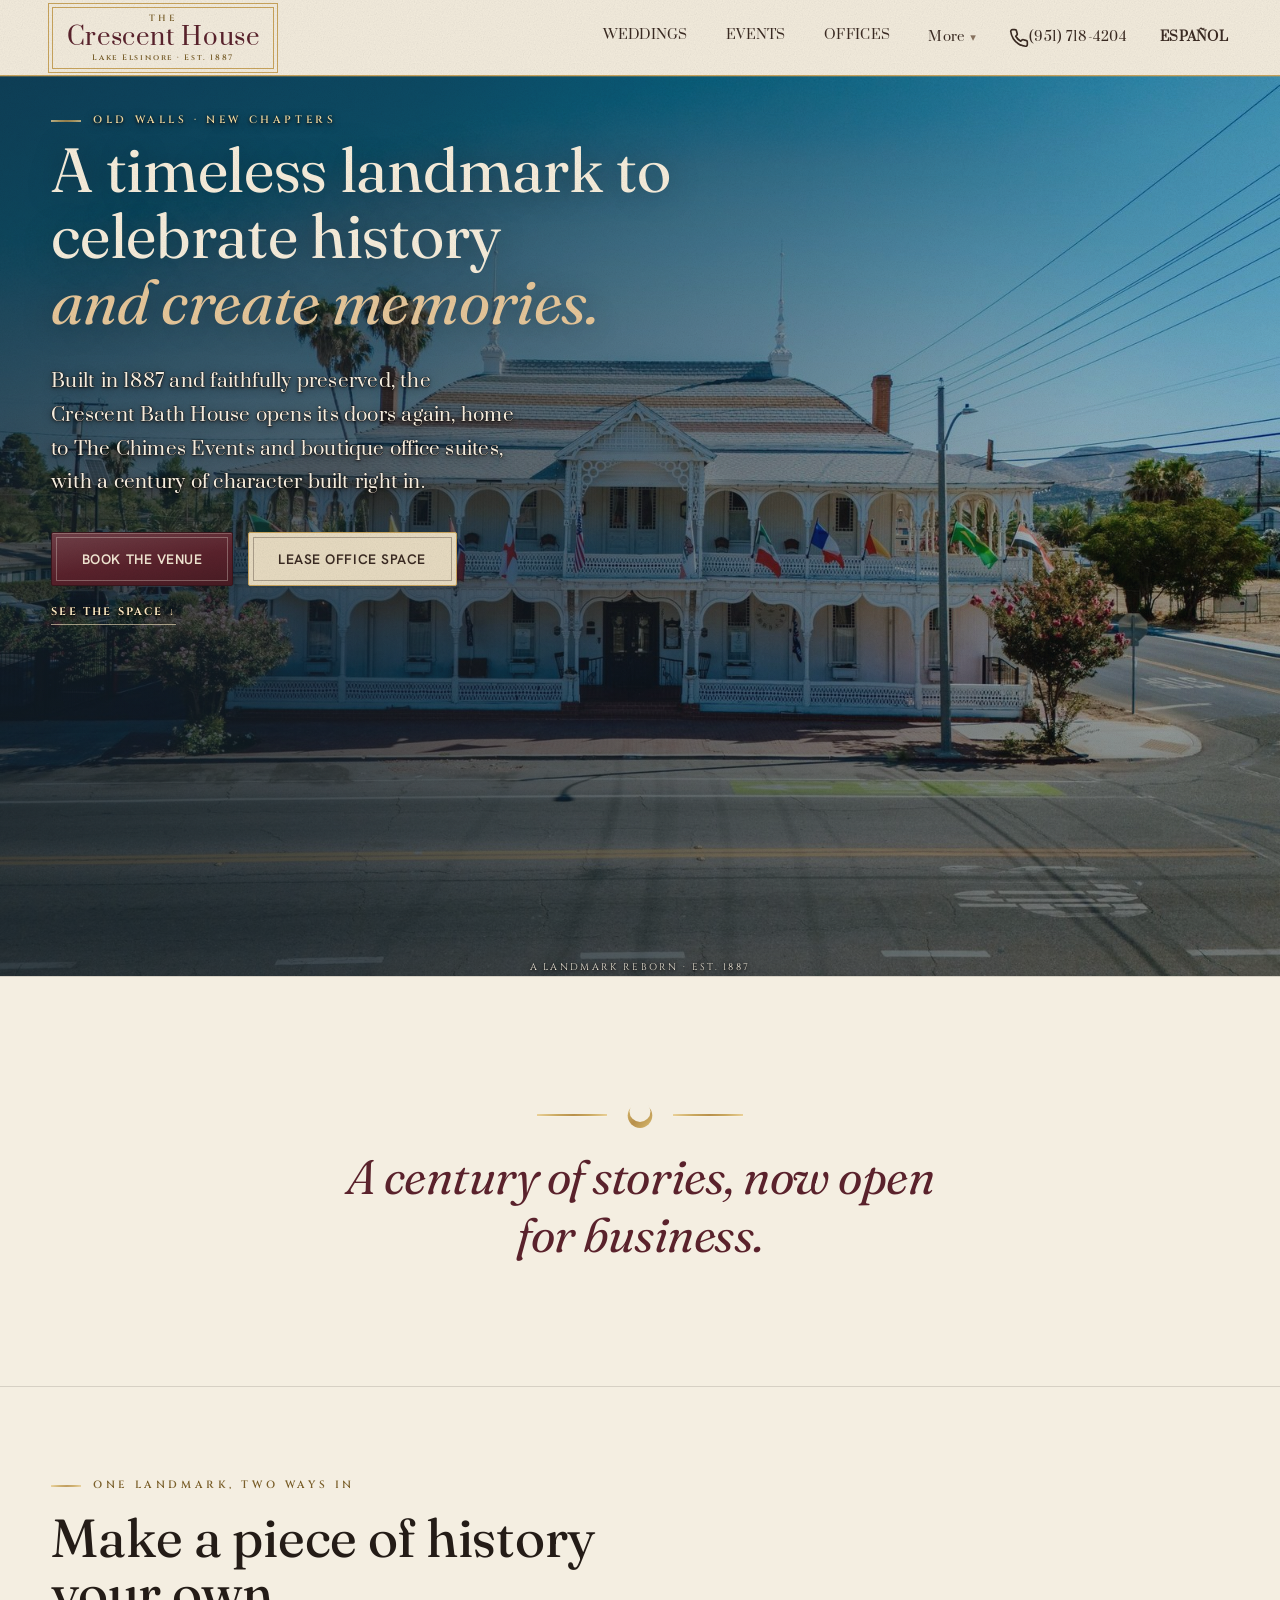
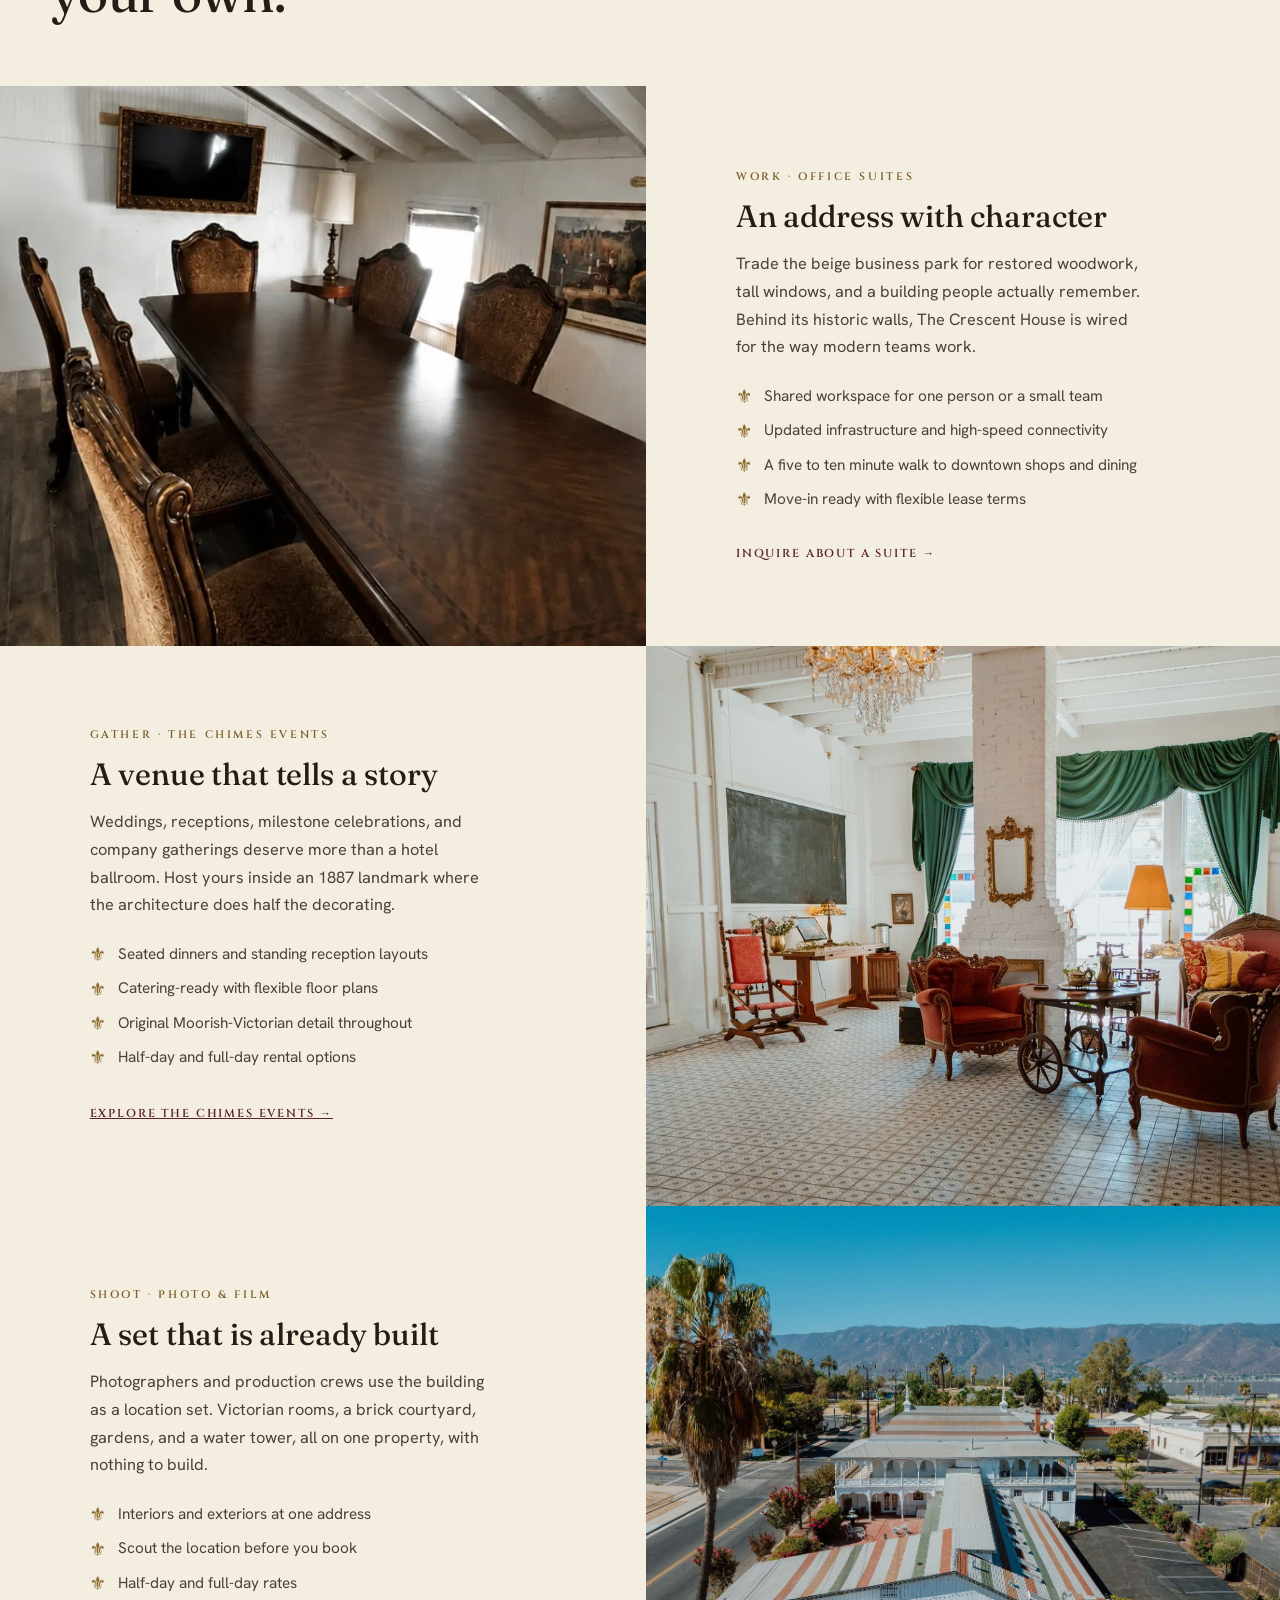
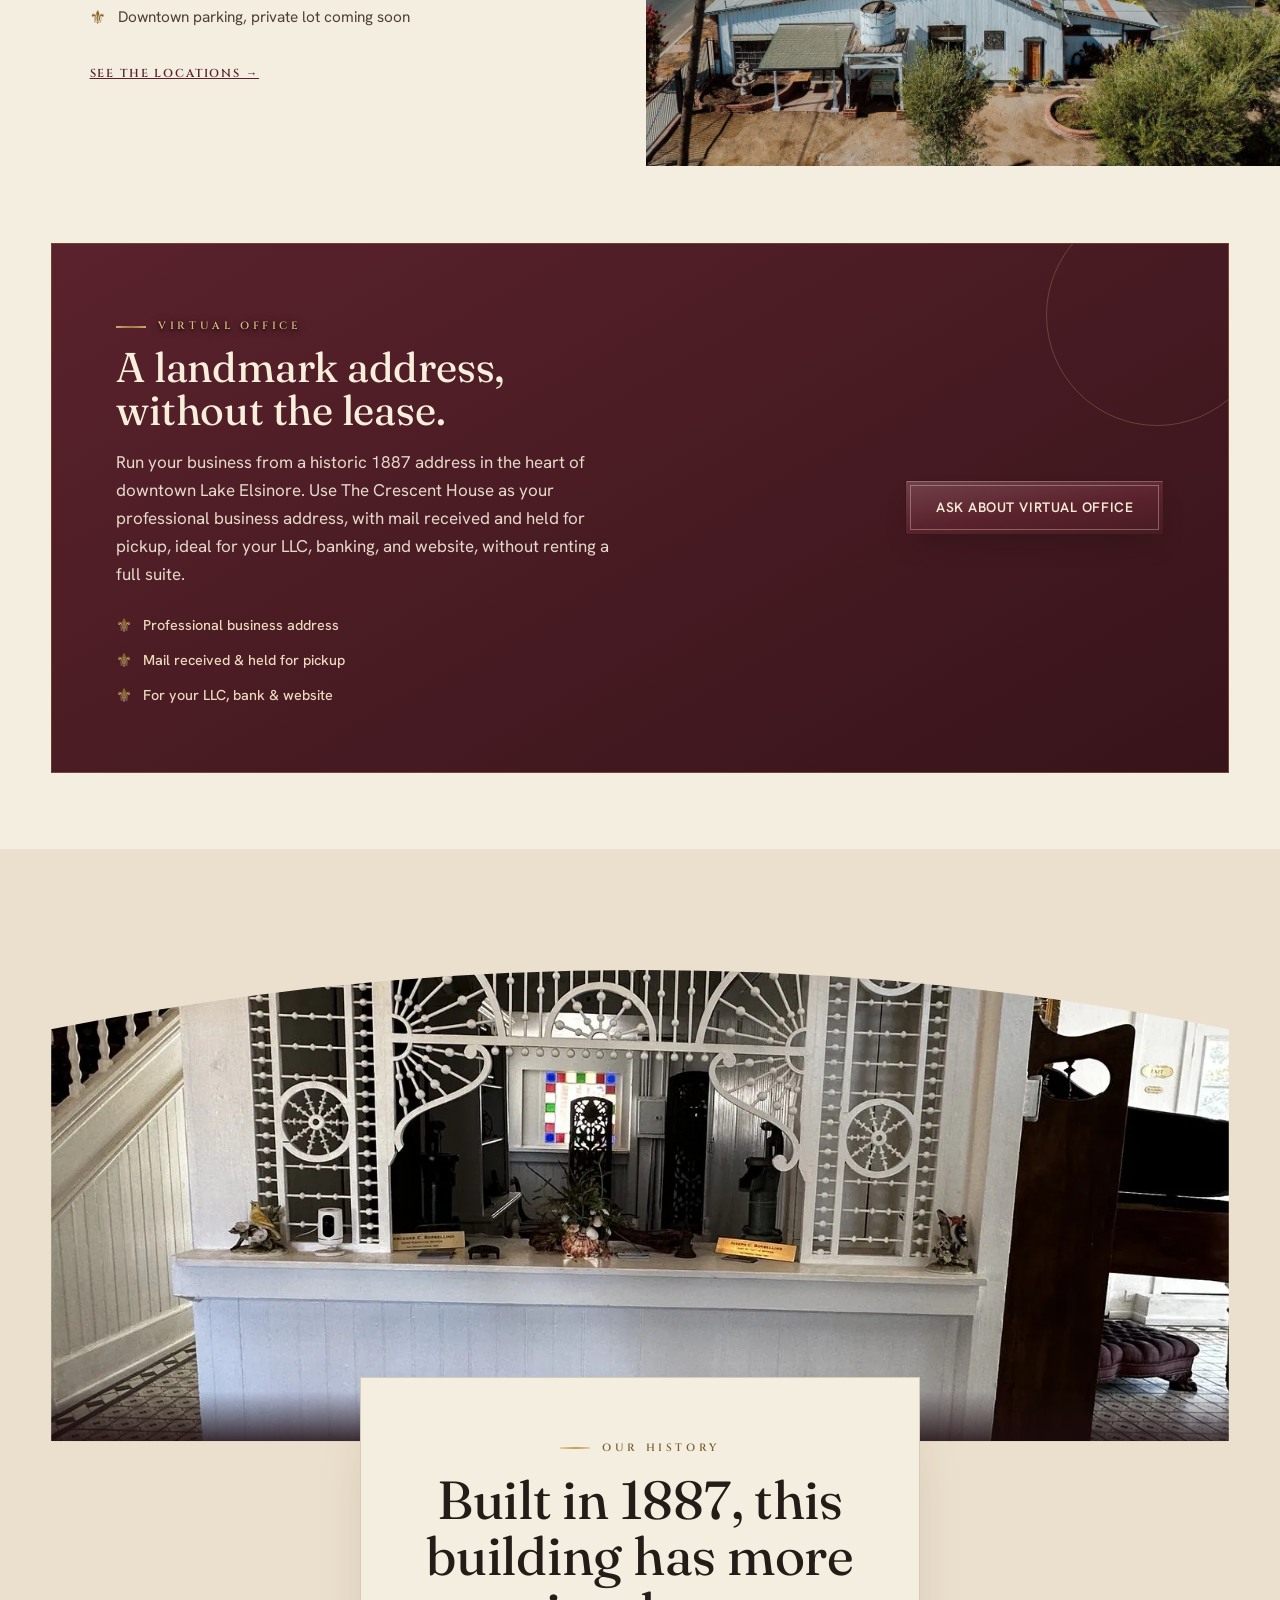
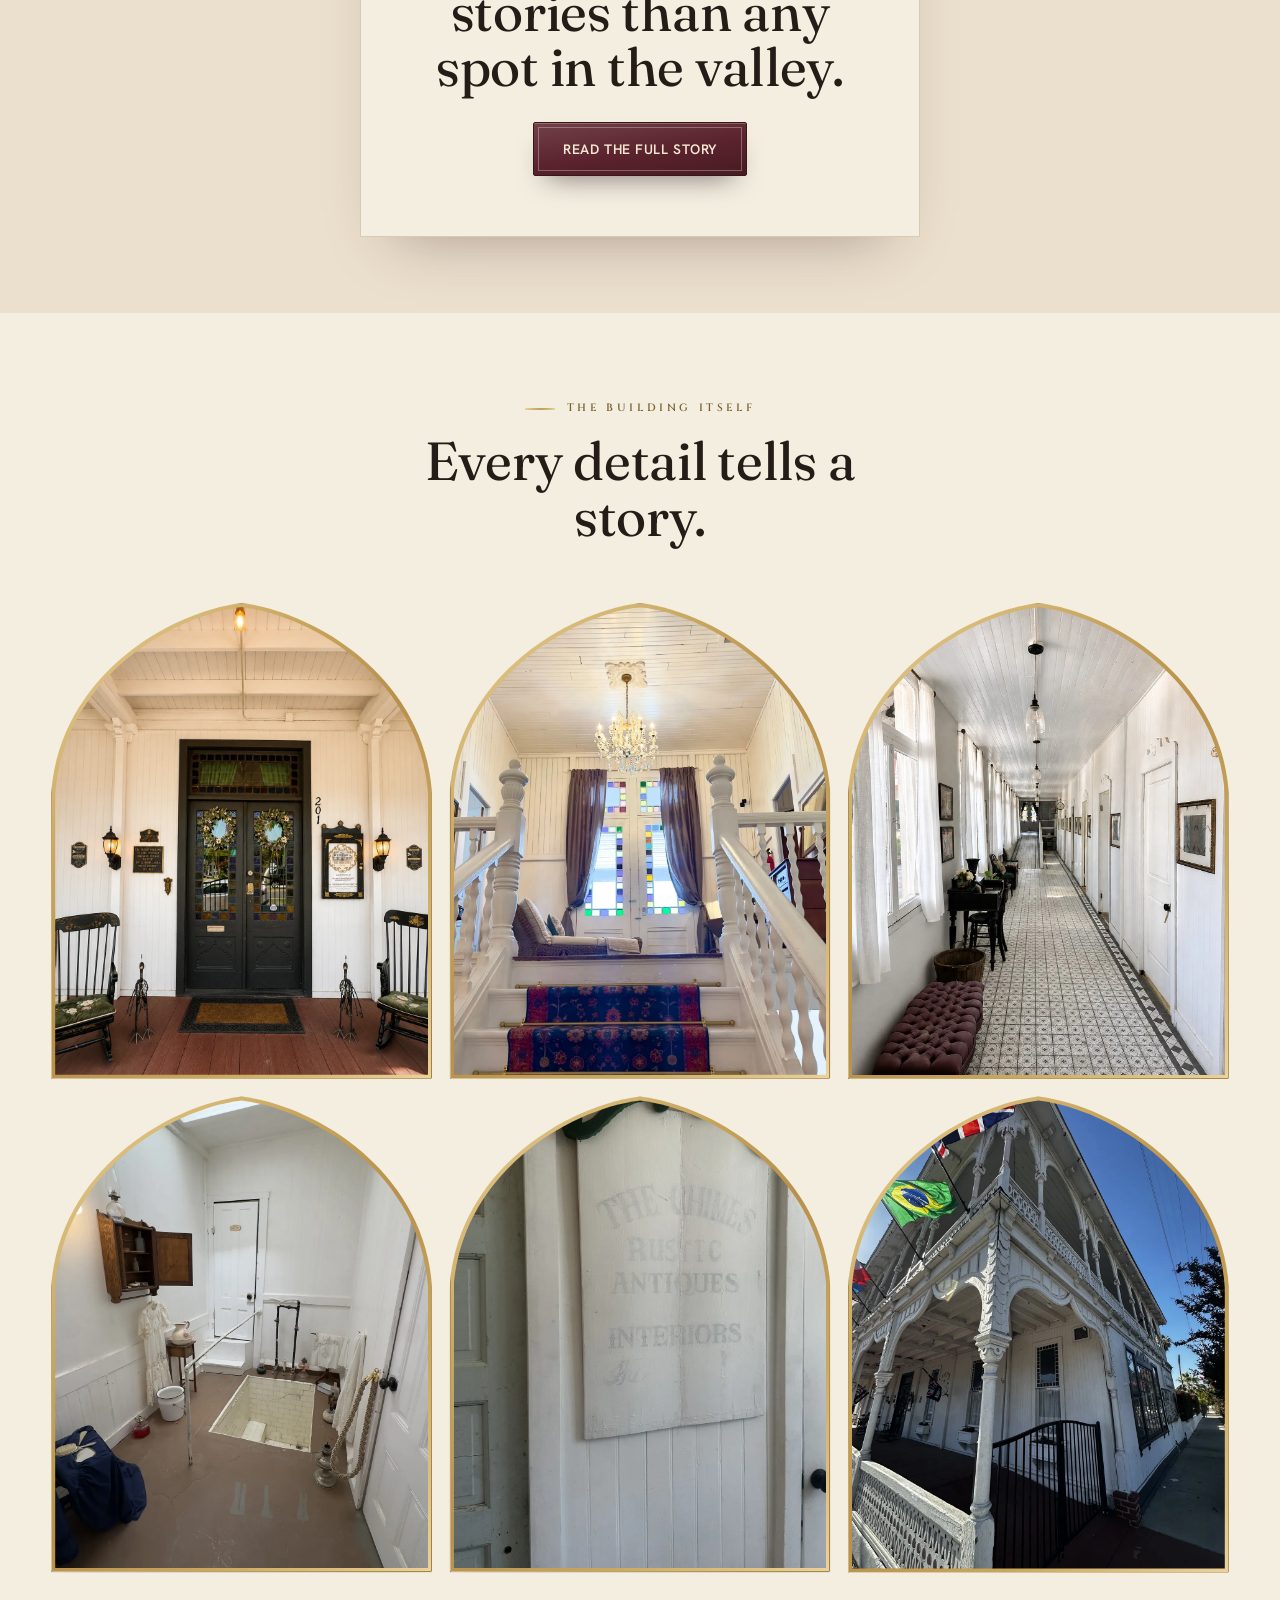
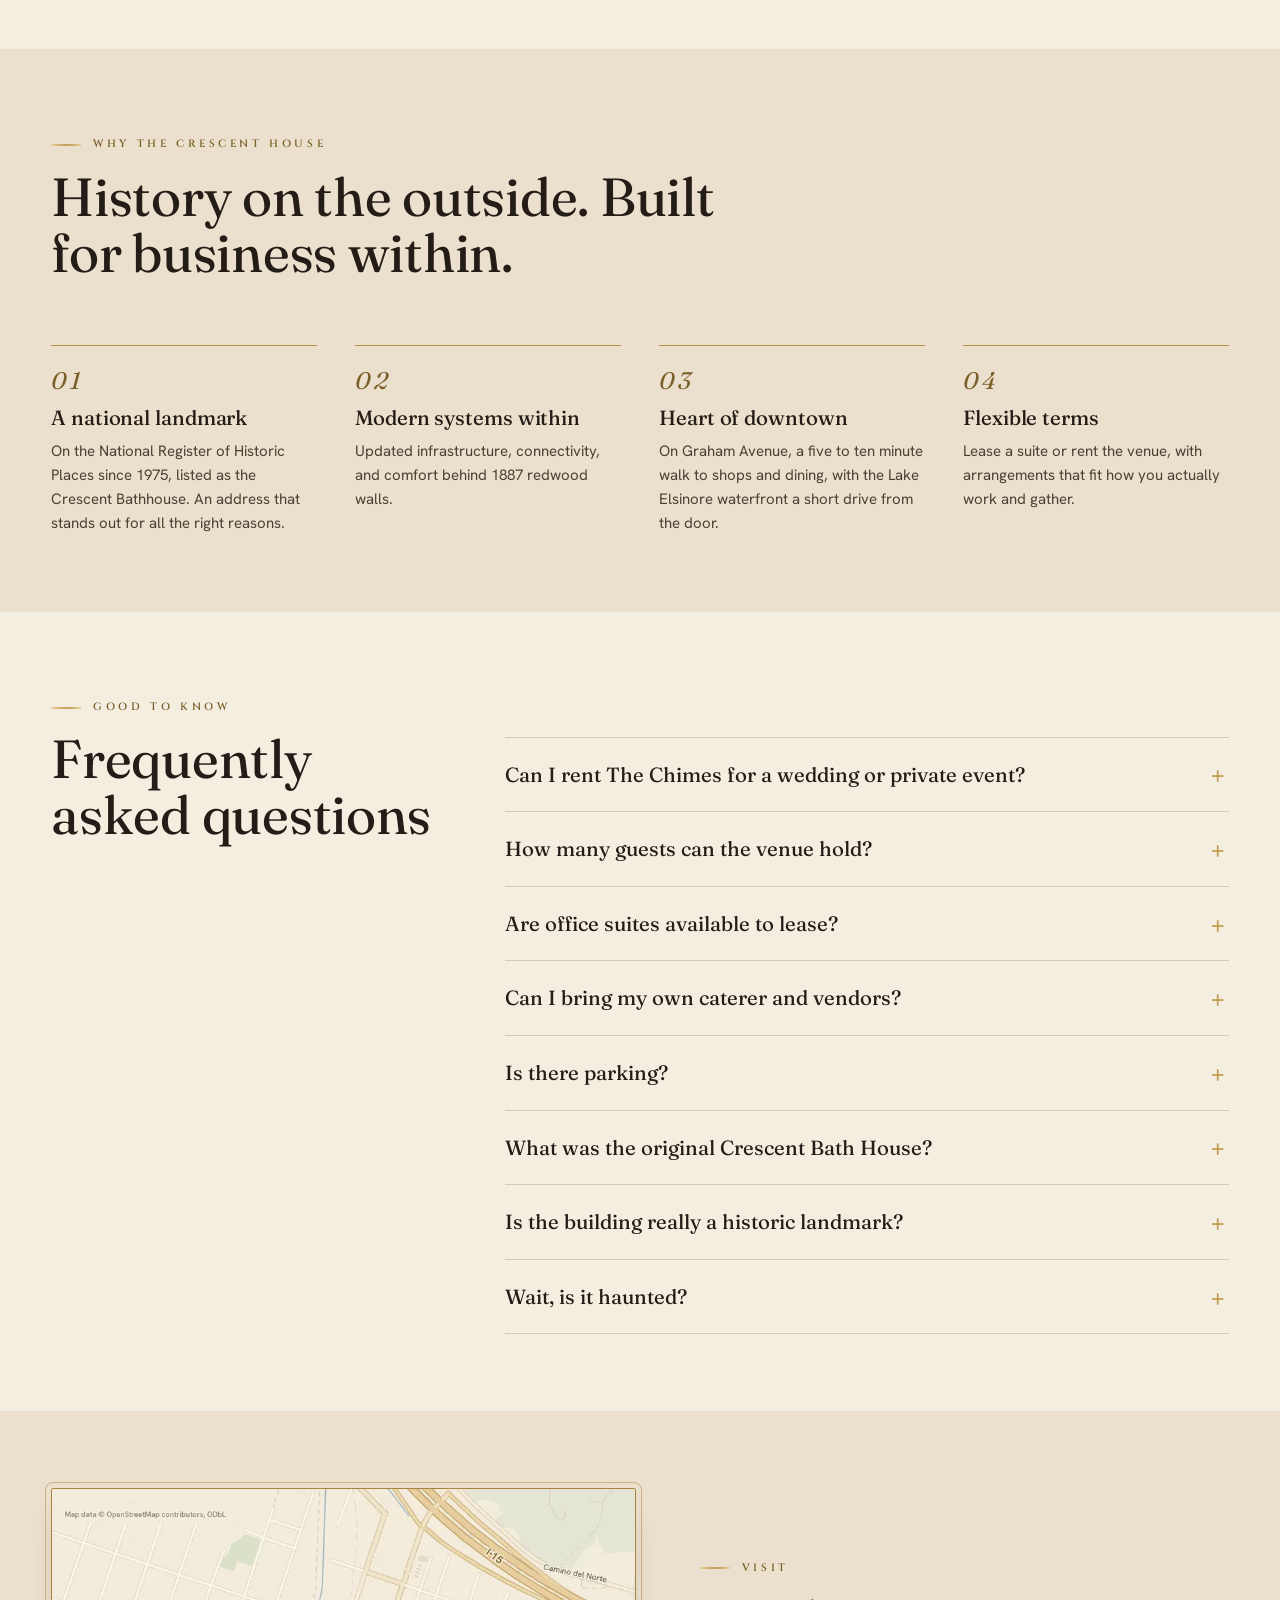
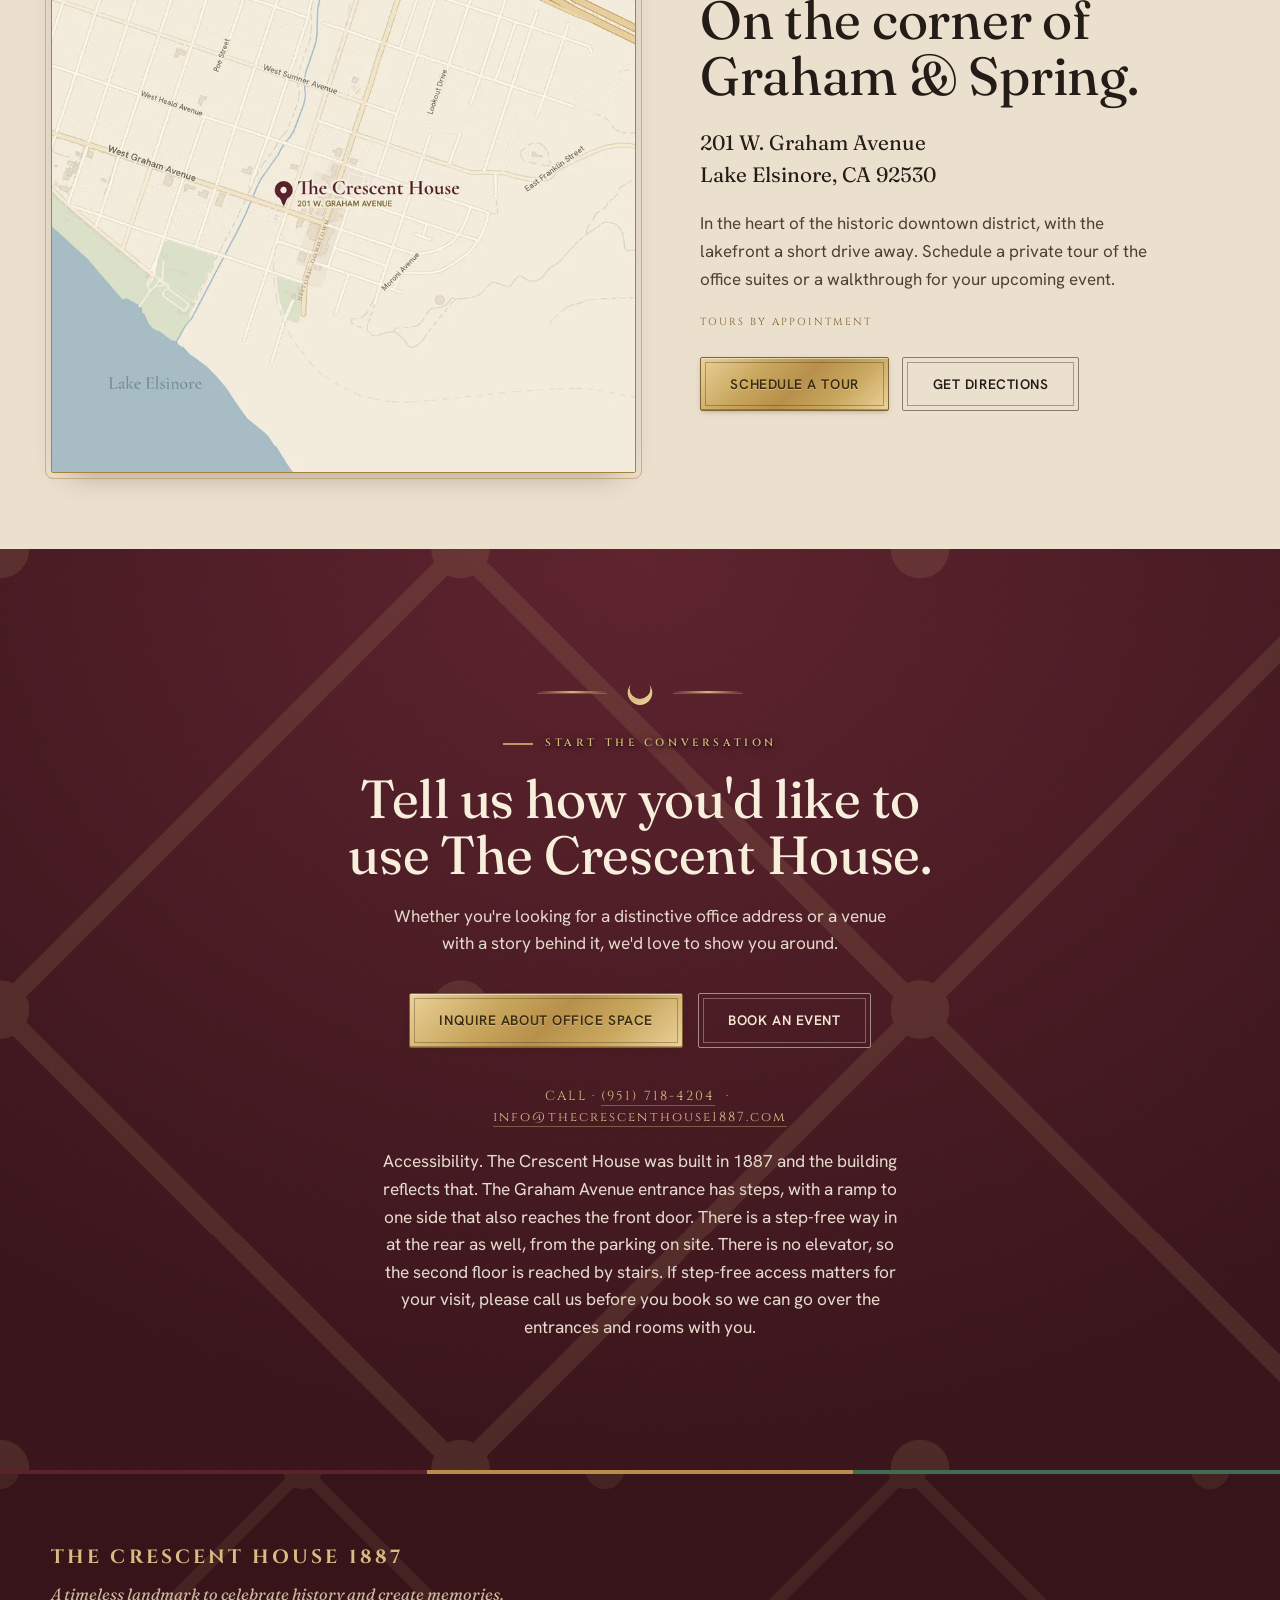
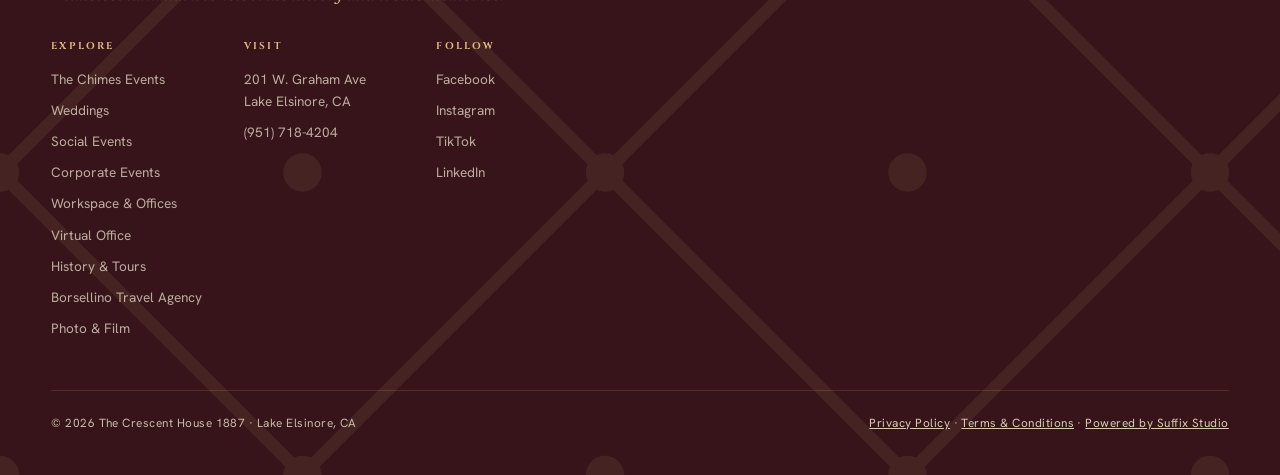
==== commit 733b4b67: "Restore brand blue and clarify caption" ====
--- a/index.html
+++ b/index.html
@@ -696,10 +696,10 @@
    ------------------------------------------------------------------ */
 .hero-scrim{position:absolute;inset:0;z-index:1;pointer-events:none;
   background:
-    linear-gradient(100deg,rgba(26,22,18,.68) 0%,rgba(26,22,18,.62) 30%,
-                    rgba(26,22,18,.42) 56%,rgba(26,22,18,.18) 80%,
-                    rgba(26,22,18,.06) 100%),
-    linear-gradient(0deg,rgba(20,16,13,.38),transparent 62%);}
+    linear-gradient(100deg,rgba(20,34,46,.68) 0%,rgba(20,34,46,.60) 30%,
+                    rgba(20,34,46,.40) 56%,rgba(20,34,46,.16) 80%,
+                    rgba(20,34,46,.05) 100%),
+    linear-gradient(0deg,rgba(14,24,33,.34),transparent 62%);}
 .hero-inner{z-index:2;}
 section.hero .est-tag{position:relative;z-index:2;}
 section.hero .hero-explore{z-index:3;}
--- a/styles.css
+++ b/styles.css
@@ -436,10 +436,15 @@
 .theme-forest .hero::before{content:"";position:absolute;inset:0;z-index:0;pointer-events:none;
   background:url("images/morris-wallpaper.jpg") repeat;background-size:760px auto;opacity:.24;}
 /* the scrim: strong on the left where the copy lives, clearing to the right */
+/* Kept in the brand blue, not a neutral: the hero background here is solid
+   #283F51, so anything warm laid over it turns the panel muddy black and the
+   Prussian blue stops reading. Kept light, too. Measured on the solid colour
+   plus the wallpaper, with no darkening at all, the gold italic already sits
+   at 4.74:1 against a 3.0 requirement. This layer is for depth, not rescue. */
 .theme-forest .hero::after{content:"";position:absolute;inset:0;z-index:1;pointer-events:none;
-  background:linear-gradient(100deg,rgba(26,22,18,.70) 0%,rgba(26,22,18,.62) 26%,
-             rgba(26,22,18,.40) 52%,rgba(26,22,18,.14) 78%,rgba(26,22,18,.04) 100%),
-             linear-gradient(0deg,rgba(20,16,13,.28),transparent 55%);}
+  background:linear-gradient(100deg,rgba(20,34,45,.45) 0%,rgba(20,34,45,.36) 26%,
+             rgba(20,34,45,.22) 52%,rgba(20,34,45,.08) 78%,rgba(20,34,45,.02) 100%),
+             linear-gradient(0deg,rgba(14,24,33,.22),transparent 55%);}
 .theme-forest .hero .container,.theme-forest .hero .hero-split{position:relative;z-index:2;}
 
 /* type lifted well clear of the pattern */
@@ -452,10 +457,12 @@
 .theme-rose .hero{position:relative;isolation:isolate;background:#171313 !important;}
 .theme-rose .hero::before{content:"";position:absolute;inset:0;z-index:0;pointer-events:none;
   background:url("images/morris-wallpaper-black.jpg") repeat;background-size:760px auto;opacity:.24;}
+/* Same reasoning as theme-forest above: the hero base here is a solid #171313,
+   so the layer stays in that family and stays light. */
 .theme-rose .hero::after{content:"";position:absolute;inset:0;z-index:1;pointer-events:none;
-  background:linear-gradient(100deg,rgba(20,16,15,.68) 0%,rgba(20,16,15,.60) 26%,
-             rgba(20,16,15,.38) 52%,rgba(20,16,15,.14) 78%,rgba(20,16,15,.04) 100%),
-             linear-gradient(0deg,rgba(8,6,6,.30),transparent 55%);}
+  background:linear-gradient(100deg,rgba(23,19,19,.45) 0%,rgba(23,19,19,.36) 26%,
+             rgba(23,19,19,.22) 52%,rgba(23,19,19,.08) 78%,rgba(23,19,19,.02) 100%),
+             linear-gradient(0deg,rgba(12,9,9,.22),transparent 55%);}
 .theme-rose .hero .container,.theme-rose .hero .hero-split{position:relative;z-index:2;}
 .theme-rose .hero .lead{color:#FBF6EA !important;text-shadow:0 1px 4px rgba(0,0,0,.8) !important;}
 .theme-rose .hero h1,.theme-rose .hero h2{color:#FDF8EC !important;text-shadow:0 2px 9px rgba(0,0,0,.75);}
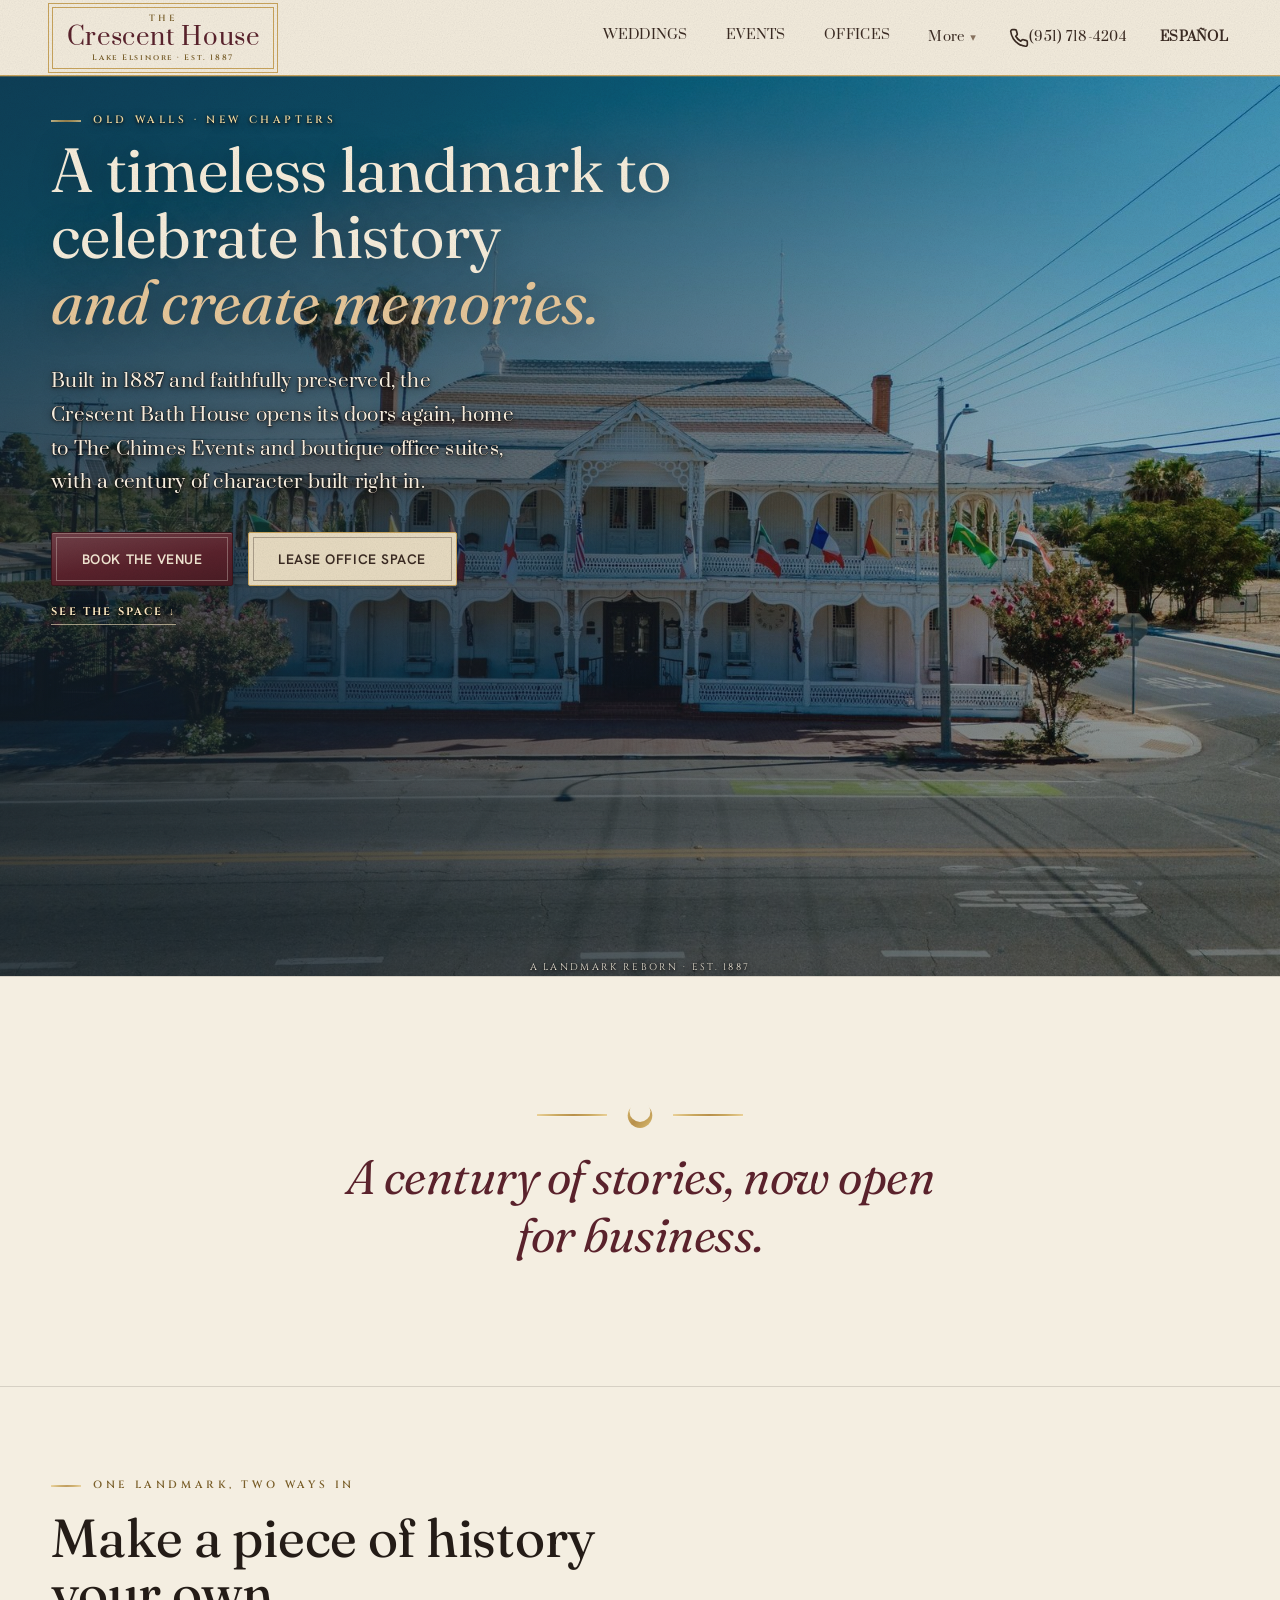
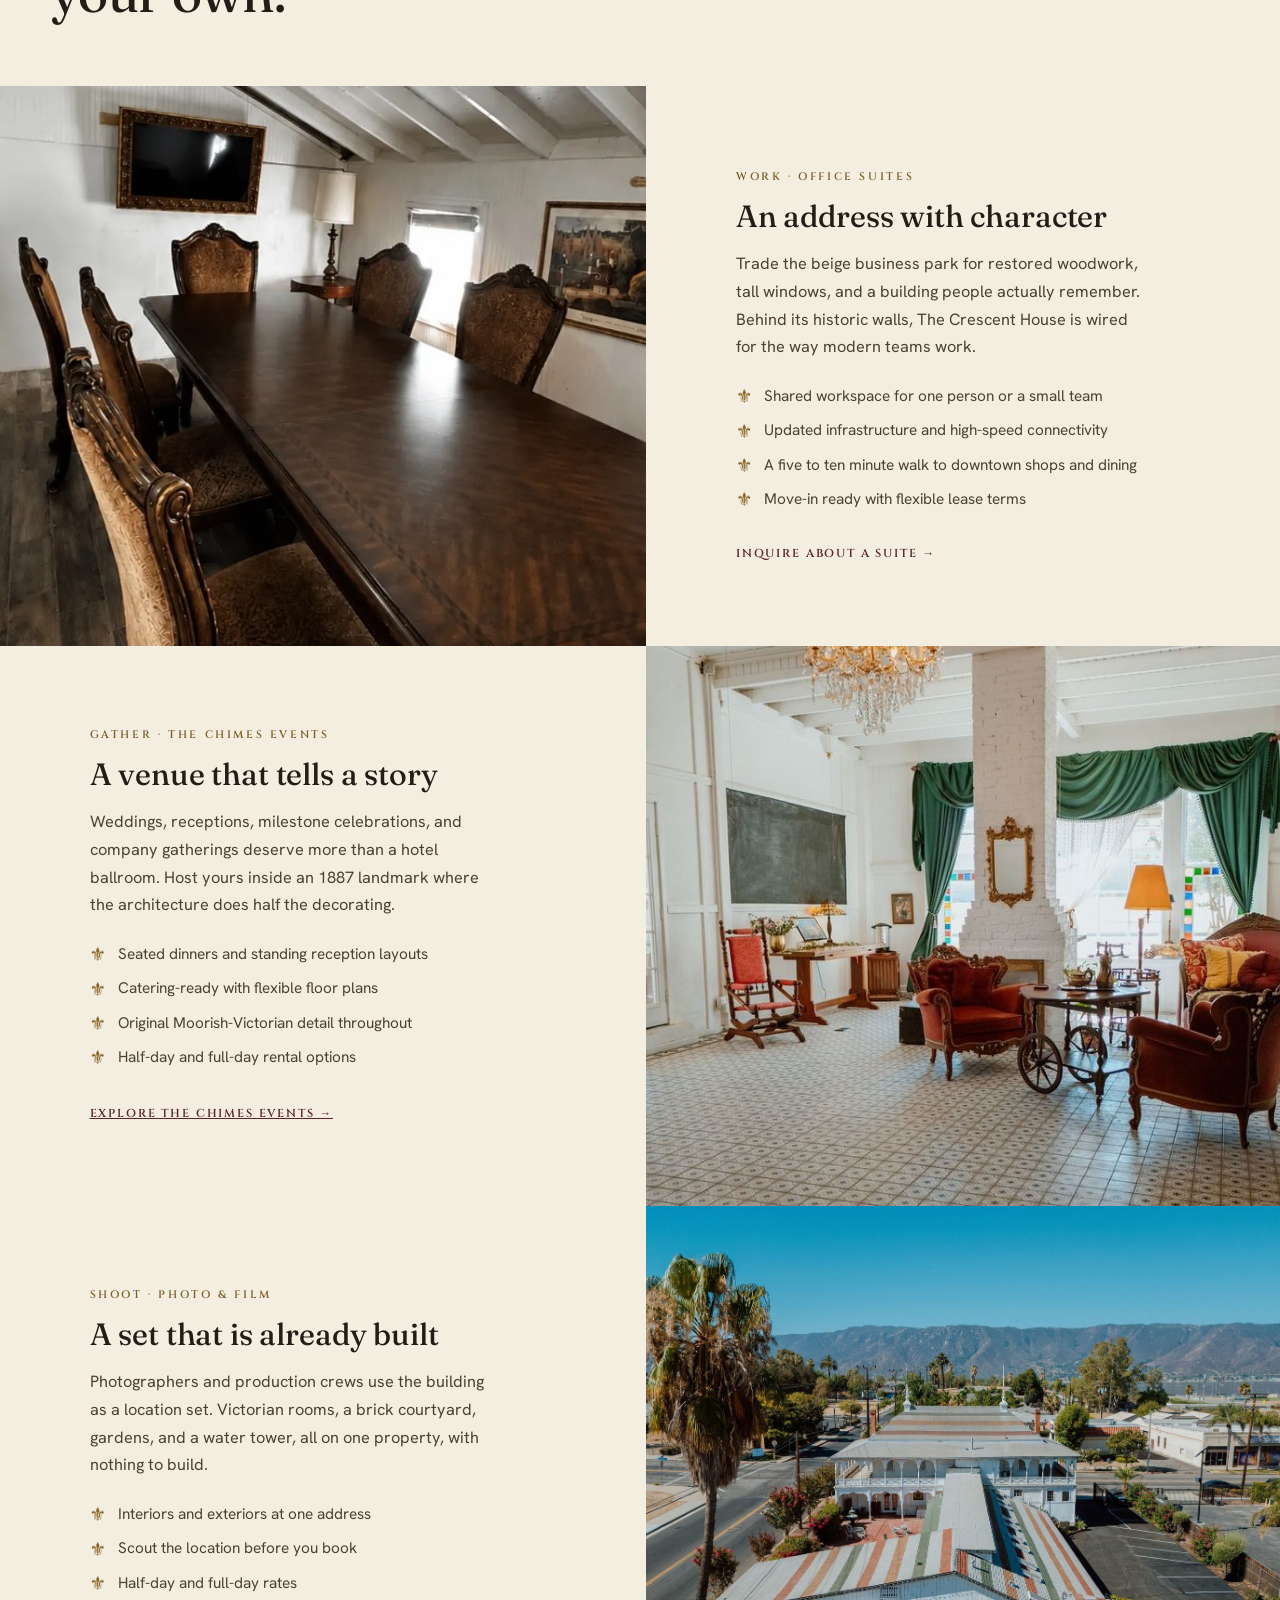
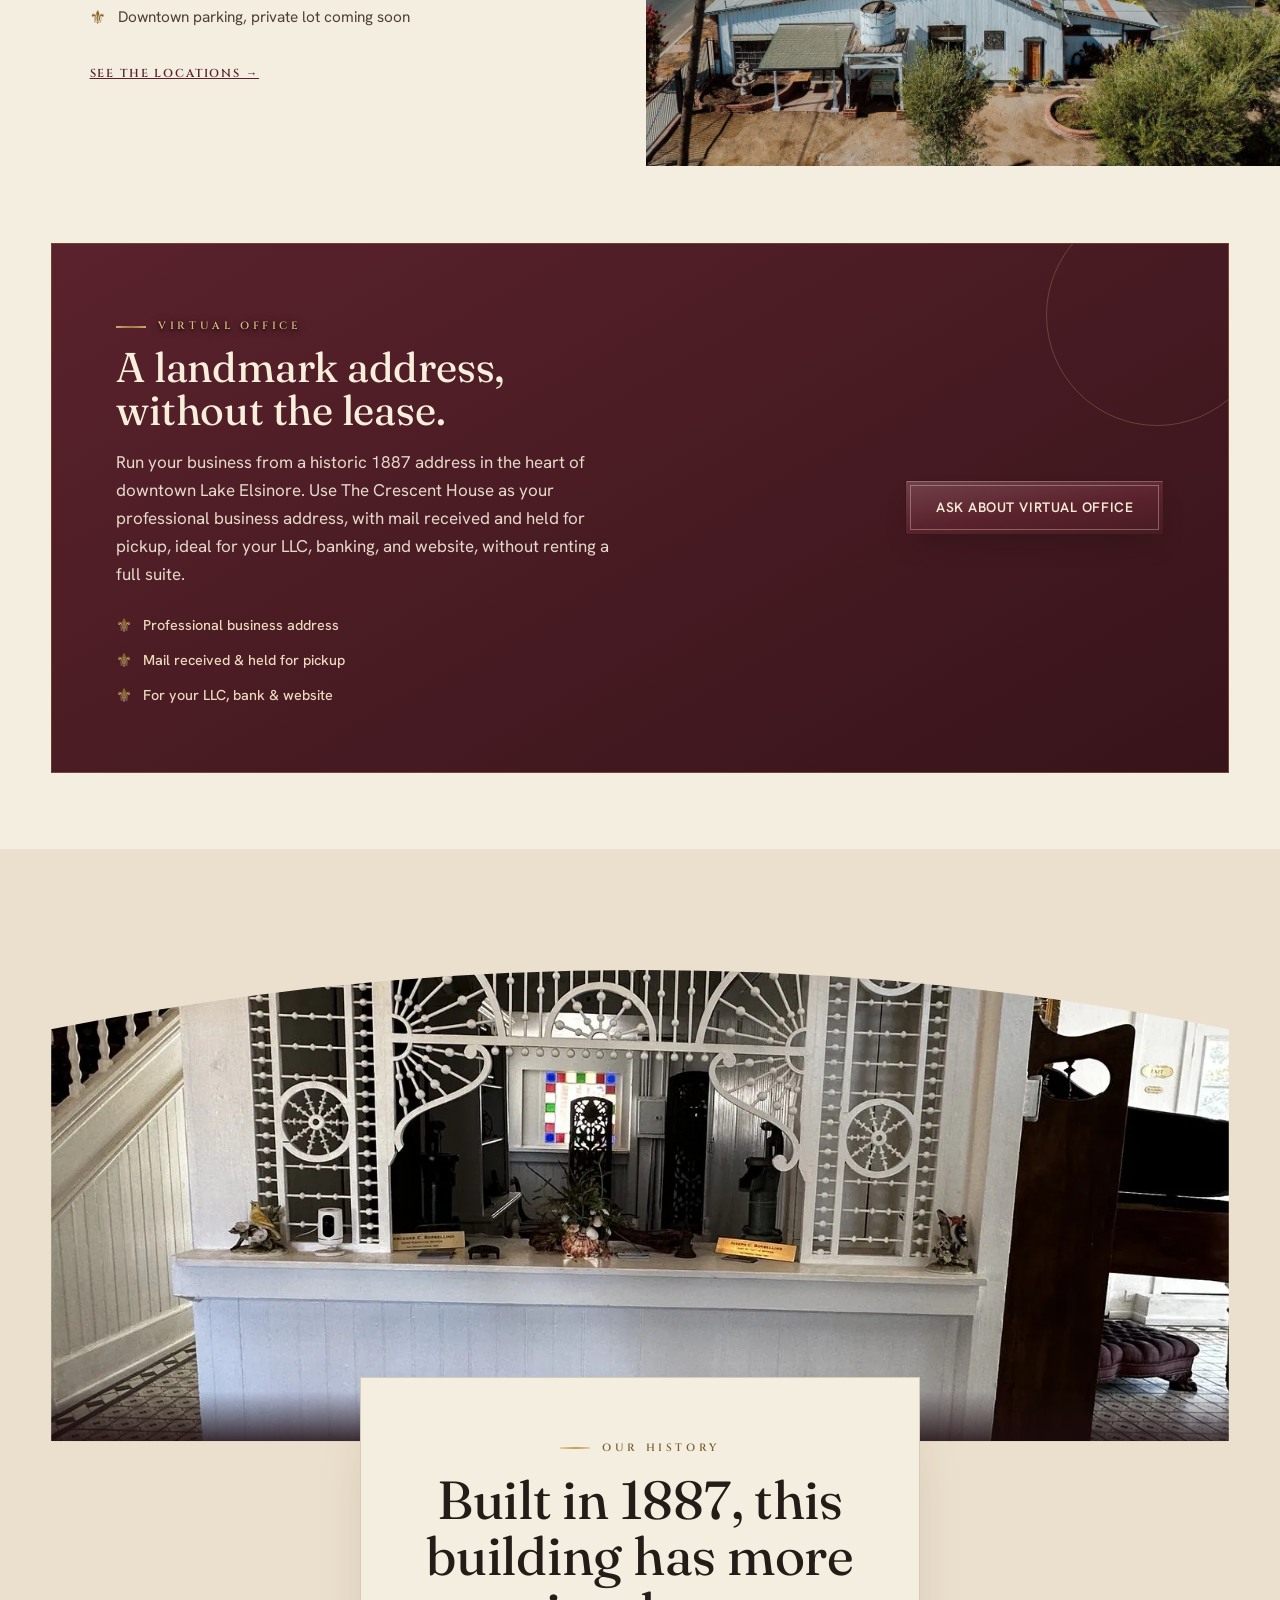
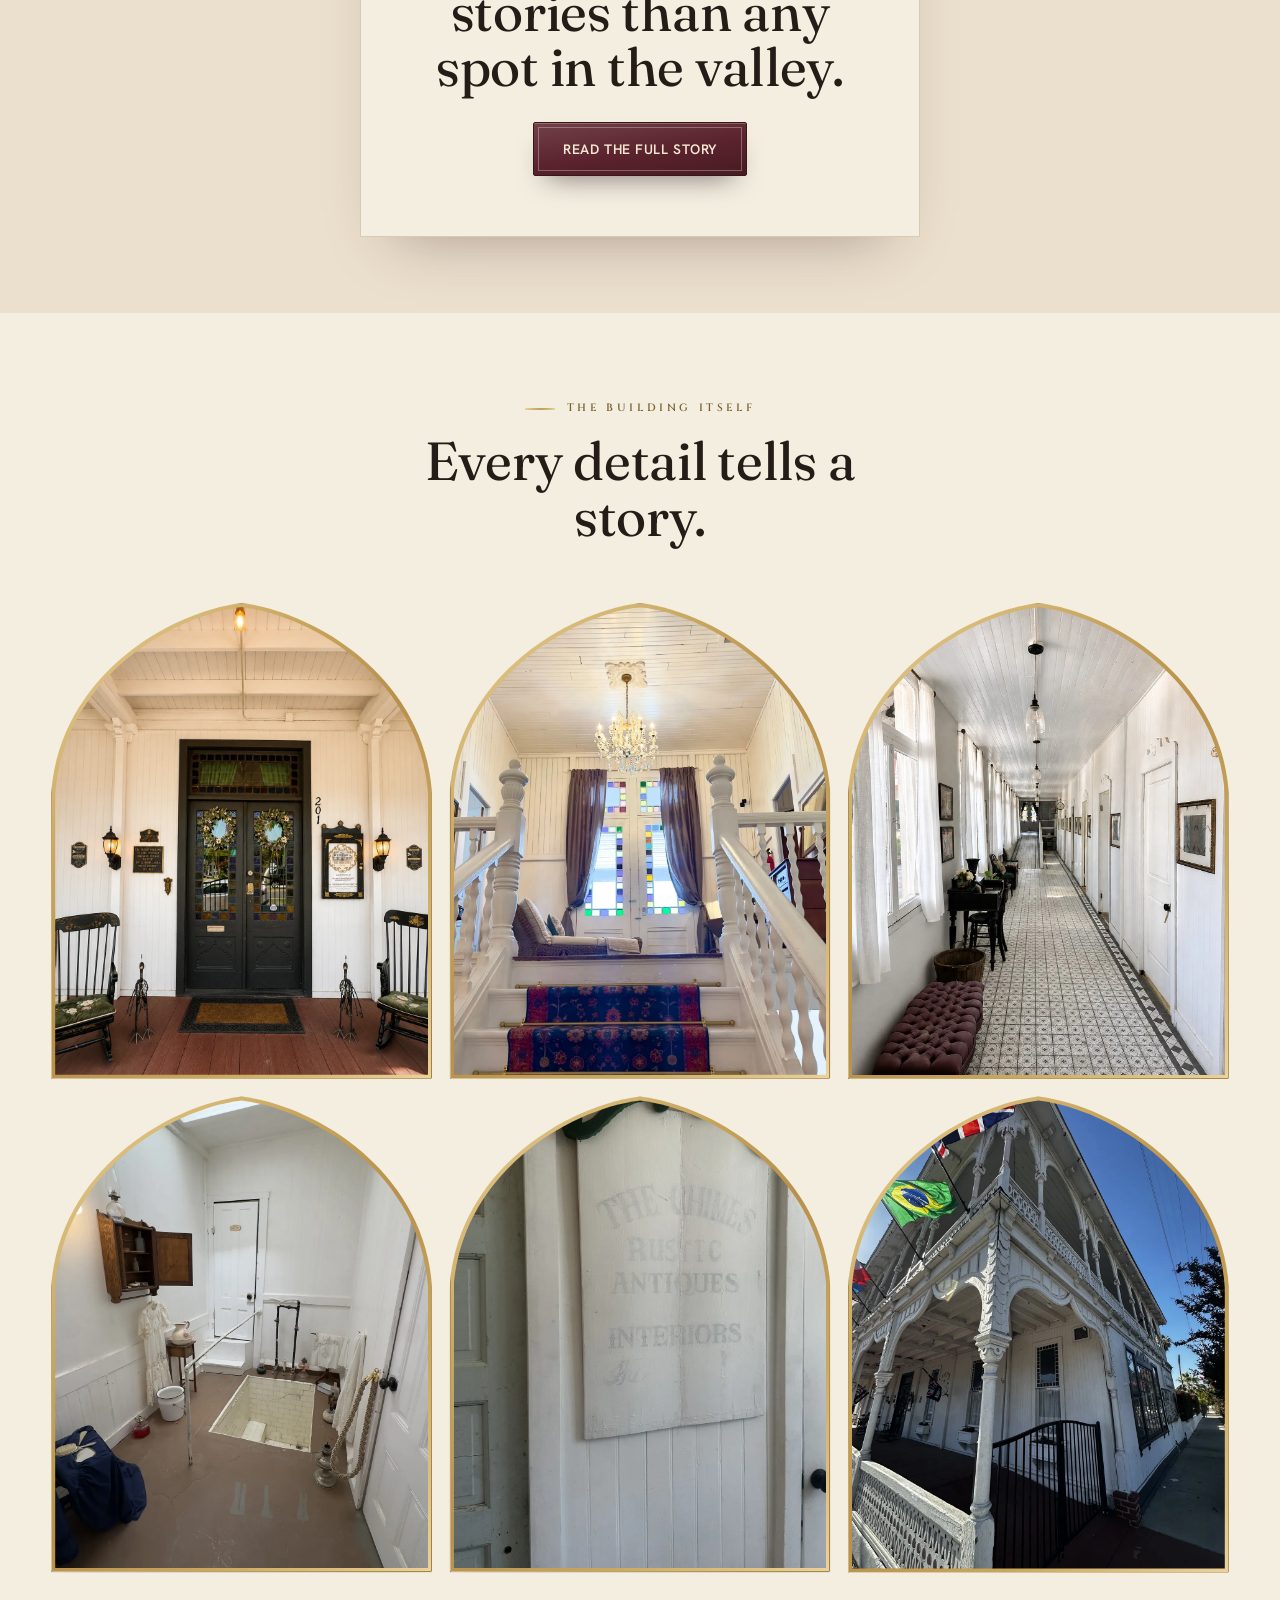
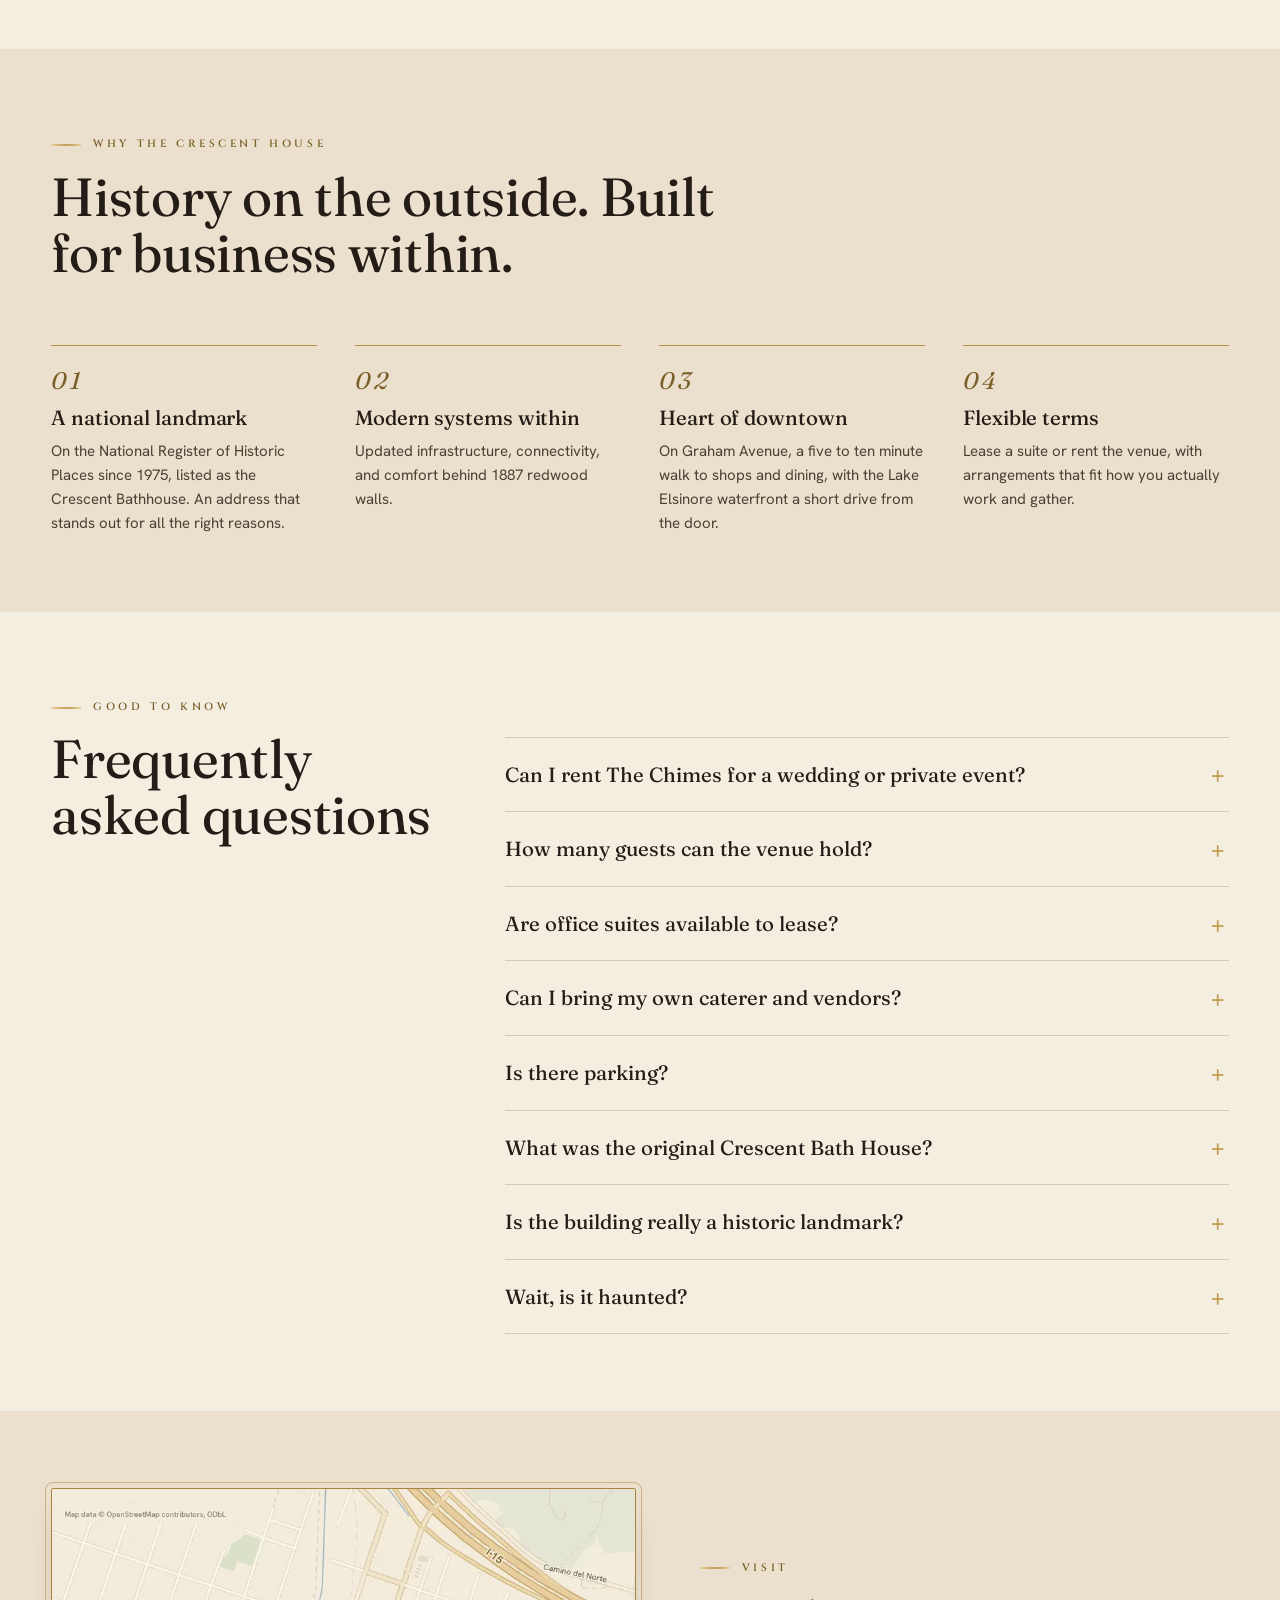
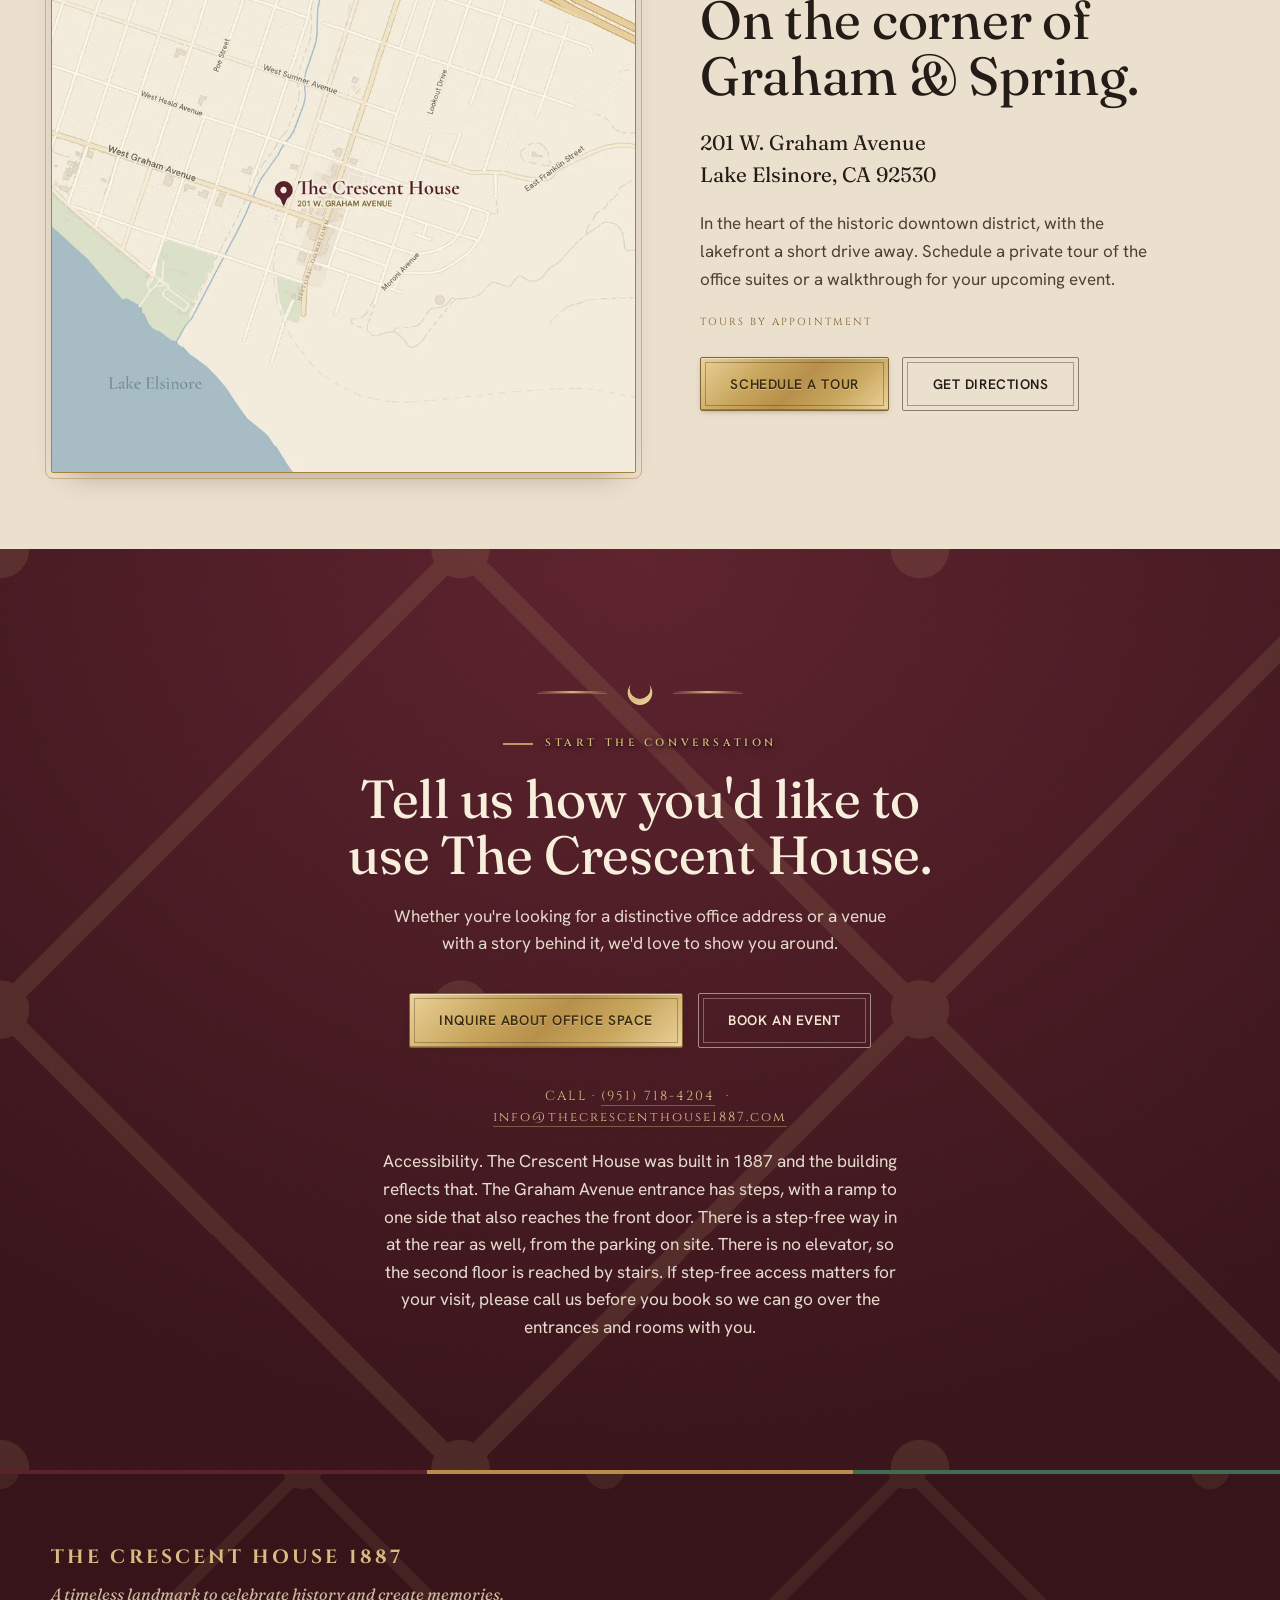
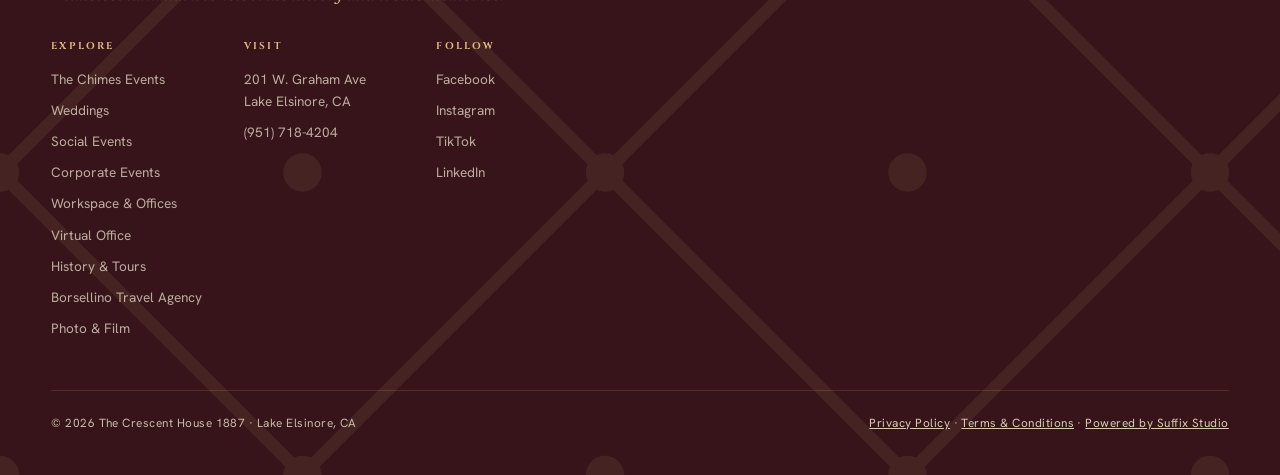
==== commit 8f13da9d: "Fix hero overlap on load and video pausing" ====
--- a/index.html
+++ b/index.html
@@ -214,6 +214,7 @@
 .hero-explore{position:absolute;left:0;bottom:clamp(1.6rem,4vw,3rem);z-index:3;
   color:#FFEDC6 !important;font-weight:700;border-bottom-color:rgba(255,237,198,.6) !important;
   -webkit-text-stroke:.6px rgba(14,9,7,.9);paint-order:stroke fill;text-shadow:0 1px 3px rgba(14,9,7,.85),0 2px 10px rgba(14,9,7,.6);}
+.hero-headline{display:contents;}
 .hero-inner{position:relative;padding-bottom:clamp(3.4rem,7vw,5.4rem) !important;}
 
 /* lease office space: filled beige instead of transparent */
@@ -230,6 +231,119 @@
   display:block !important;text-align:center !important;z-index:4;}
 .est-tag .rule{display:none !important;}
 .est-tag span{display:inline-block;}
+
+/* ------------------------------------------------------------------
+   PHONES ONLY
+
+   On a narrow screen the hero stacks into one column, so the copy sits
+   directly on top of the video and covers nearly all of it. Two changes,
+   neither of which touches the desktop layout:
+
+   1. Push the copy to the bottom of the hero rather than the top. The
+      video then shows through the upper half, which is where the building
+      actually is. Padding is left at the bottom so the copy clears the
+      LANDMARK REBORN strip.
+
+   2. Fade the darkening downward instead of sideways. The sideways fade
+      is built for the desktop layout, where the copy sits on the left. On
+      a phone the copy spans the full width, so a downward fade puts the
+      weight under the text and leaves the top of the frame clear.
+   ------------------------------------------------------------------ */
+@media (max-width:820px){
+  /* PHONES: a blend of the two approaches.
+
+     The video keeps its own panel at 16:9, so it is never enlarged and stays
+     sharp. Only the eyebrow and the headline sit over it, pinned to the top,
+     with LANDMARK REBORN at the bottom edge where it was before. Everything
+     else, the paragraph and the buttons, moves below onto solid colour where
+     it needs no darkening at all.
+
+     Because only three short lines sit over the picture, the darkening can be
+     a light touch at the top and bottom edges instead of a heavy wash, so the
+     middle of the frame stays fully open. */
+  /* Flat navy behind the copy read as bare. The Morris pattern was tried
+     here and it worked, but it is a 157 KB download that lands during the
+     critical load and cost eight points of mobile performance, measured.
+     This does the same job with no download at all: two very soft radial
+     washes, so the panel reads as lit rather than as an empty block. */
+  section.hero{height:auto !important;min-height:0 !important;
+    display:block !important;position:relative !important;
+    background:
+      radial-gradient(120% 60% at 12% 0%, rgba(58,84,104,.42), transparent 62%),
+      radial-gradient(100% 55% at 95% 88%, rgba(46,70,88,.34), transparent 66%),
+      #14222E !important;}
+
+  /* the picture panel */
+  .hero-bg{position:relative !important;inset:auto !important;
+    width:100% !important;aspect-ratio:16/9 !important;z-index:0 !important;}
+  .hero-img{width:100% !important;height:100% !important;
+    object-fit:cover !important;object-position:center center !important;
+    transform:none !important;filter:none !important;}
+  section.hero.in .hero-img{transform:none !important;}
+
+  /* light darkening, only at the two edges where type sits */
+  /* No darkening layer at all. Readability comes from a shadow drawn tight
+     around each letter instead, which is the usual approach when type has to
+     sit on a picture. Only the pixels touching the glyphs go dark, so the
+     footage itself stays at full brightness.
+
+     Layered rather than single: a close hard edge for definition, then two
+     softer, wider spreads to lift the letters off whatever is behind them. */
+  /* Not a wash over the picture: a short band across the bottom eighth only,
+     because the strip sits over the pale front of the building and letter
+     shadows alone are not enough there. The rest of the frame is untouched. */
+  .hero-scrim{position:absolute !important;left:0 !important;right:0 !important;
+    top:0 !important;height:56.25vw !important;z-index:1 !important;
+    background:linear-gradient(180deg,
+      rgba(16,18,20,0) 0%,
+      rgba(16,18,20,0) 78%,
+      rgba(16,18,20,.30) 88%,
+      rgba(16,18,20,.62) 96%,
+      rgba(16,18,20,.72) 100%) !important;}
+  .hero-headline .eyebrow{
+    text-shadow:0 1px 2px rgba(0,0,0,.95), 0 0 8px rgba(0,0,0,.85),
+                0 0 18px rgba(0,0,0,.7) !important;}
+  .hero-headline h1,
+  .hero-headline h1 em{
+    text-shadow:0 1px 2px rgba(0,0,0,.92), 0 2px 6px rgba(0,0,0,.85),
+                0 0 16px rgba(0,0,0,.75), 0 0 34px rgba(0,0,0,.55) !important;}
+  .est-tag span{
+    text-shadow:0 1px 2px rgba(0,0,0,.95), 0 0 10px rgba(0,0,0,.8) !important;}
+
+  /* the headline group lifts up over the picture; the rest stays in flow */
+  /* Tighter, higher, and closer to the left edge, so the type takes up much
+     less of the picture. The headline drops from 32px to 25px, which loses
+     about 21px of height across its three lines. */
+  .hero-headline{display:block !important;position:absolute !important;
+    top:clamp(.35rem,1.6vw,.7rem) !important;left:0 !important;right:0 !important;
+    z-index:3 !important;padding:0 clamp(.85rem,3.6vw,1.2rem) !important;}
+  .hero-headline .eyebrow{font-size:.62rem !important;letter-spacing:.16em !important;}
+  .hero-headline h1{font-size:1.56rem !important;line-height:1.1 !important;
+    margin-top:.25rem !important;}
+  /* .hero-inner carries the reveal class, which sets a transform before the
+     page settles. A transformed element becomes the reference point for
+     anything positioned absolutely inside it, so on first paint the headline
+     measured from here rather than from the top of the hero and landed on the
+     paragraph. Killing the transform on phones keeps the reference where it
+     belongs. The copy is above the fold here anyway, so there is nothing to
+     reveal on scroll. */
+  .hero-inner.reveal{transform:none !important;opacity:1 !important;
+    transition:none !important;}
+  .hero-inner{position:static !important;display:block !important;
+    padding-top:clamp(.7rem,2.6vw,1.05rem) !important;
+    padding-bottom:clamp(2.2rem,7vw,3rem) !important;}
+  .hero .lead{margin:0 0 1.5rem !important;}
+  .hero-cta{margin-top:0 !important;}
+  /* line 214 pins this to the bottom of the hero for the desktop layout,
+     which lands it on top of the buttons once the hero is a normal block */
+  .hero-explore{position:static !important;display:inline-block !important;
+    margin-top:1.2rem !important;bottom:auto !important;left:auto !important;}
+
+  /* the strip stays pinned to the bottom of the picture */
+  .est-tag{position:absolute !important;left:0 !important;right:0 !important;
+    top:calc(56.25vw - 1.35rem) !important;bottom:auto !important;z-index:3 !important;}
+
+}
 </style>
 <style>
 /* ============================================================
@@ -1499,8 +1613,8 @@
   </div>
   <div class="hero-scrim" aria-hidden="true"></div>
   <div class="hero-inner container reveal">
-    <span class="eyebrow eyebrow--light" data-es="VIEJOS MUROS · NUEVOS CAPÍTULOS">Old walls &middot; New chapters</span>
-    <h1 data-es="Un edificio emblemático para celebrar la historia&lt;br&gt;&lt;em&gt;y crear recuerdos inolvidables.&lt;/em&gt;">A timeless landmark to celebrate history<br><em>and create memories.</em></h1>
+    <div class="hero-headline"><span class="eyebrow eyebrow--light" data-es="VIEJOS MUROS · NUEVOS CAPÍTULOS">Old walls &middot; New chapters</span>
+    <h1 data-es="Un edificio emblemático para celebrar la historia&lt;br&gt;&lt;em&gt;y crear recuerdos inolvidables.&lt;/em&gt;">A timeless landmark to celebrate history<br><em>and create memories.</em></h1></div>
     <p class="lead" data-es="The Crescent Bathhouse, construida en 1887 y fielmente preservada, abre nuevamente sus puertas como sede de The Chimes Events, renta de oficinas, agencia de viajes y centro cultural y de negocios, con más de un siglo de historia en cada rincón.">Built in 1887 and faithfully preserved, the Crescent Bath House opens its doors again, home to The Chimes Events and boutique office suites, with a century of character built right in.</p>
     <div class="hero-cta">
       <button class="btn btn-primary" data-modal-open data-interest="event" data-es="RESERVA EL ESPACIO">Book the venue</button>
--- a/styles.css
+++ b/styles.css
@@ -433,8 +433,12 @@
    so the words sit on near-solid green and stay legible.
    ============================================================ */
 .theme-forest .hero{position:relative;isolation:isolate;background:#283F51 !important;}
+/* The wallpaper is an olive green. At .24 it was invisible under the old 93%
+   overlay, but with the overlay now light it shows through strongly and drags
+   the whole panel toward green: measured, the blue lead over green fell from
+   18 to 8. Eased back so the pattern still reads without tinting the brand. */
 .theme-forest .hero::before{content:"";position:absolute;inset:0;z-index:0;pointer-events:none;
-  background:url("images/morris-wallpaper.jpg") repeat;background-size:760px auto;opacity:.24;}
+  background:url("images/morris-wallpaper.jpg") repeat;background-size:760px auto;opacity:.16;}
 /* the scrim: strong on the left where the copy lives, clearing to the right */
 /* Kept in the brand blue, not a neutral: the hero background here is solid
    #283F51, so anything warm laid over it turns the panel muddy black and the
@@ -442,9 +446,9 @@
    plus the wallpaper, with no darkening at all, the gold italic already sits
    at 4.74:1 against a 3.0 requirement. This layer is for depth, not rescue. */
 .theme-forest .hero::after{content:"";position:absolute;inset:0;z-index:1;pointer-events:none;
-  background:linear-gradient(100deg,rgba(20,34,45,.45) 0%,rgba(20,34,45,.36) 26%,
-             rgba(20,34,45,.22) 52%,rgba(20,34,45,.08) 78%,rgba(20,34,45,.02) 100%),
-             linear-gradient(0deg,rgba(14,24,33,.22),transparent 55%);}
+  background:linear-gradient(100deg,rgba(14,34,60,.45) 0%,rgba(14,34,60,.36) 26%,
+             rgba(14,34,60,.22) 52%,rgba(14,34,60,.08) 78%,rgba(14,34,60,.02) 100%),
+             linear-gradient(0deg,rgba(10,26,48,.22),transparent 55%);}
 .theme-forest .hero .container,.theme-forest .hero .hero-split{position:relative;z-index:2;}
 
 /* type lifted well clear of the pattern */
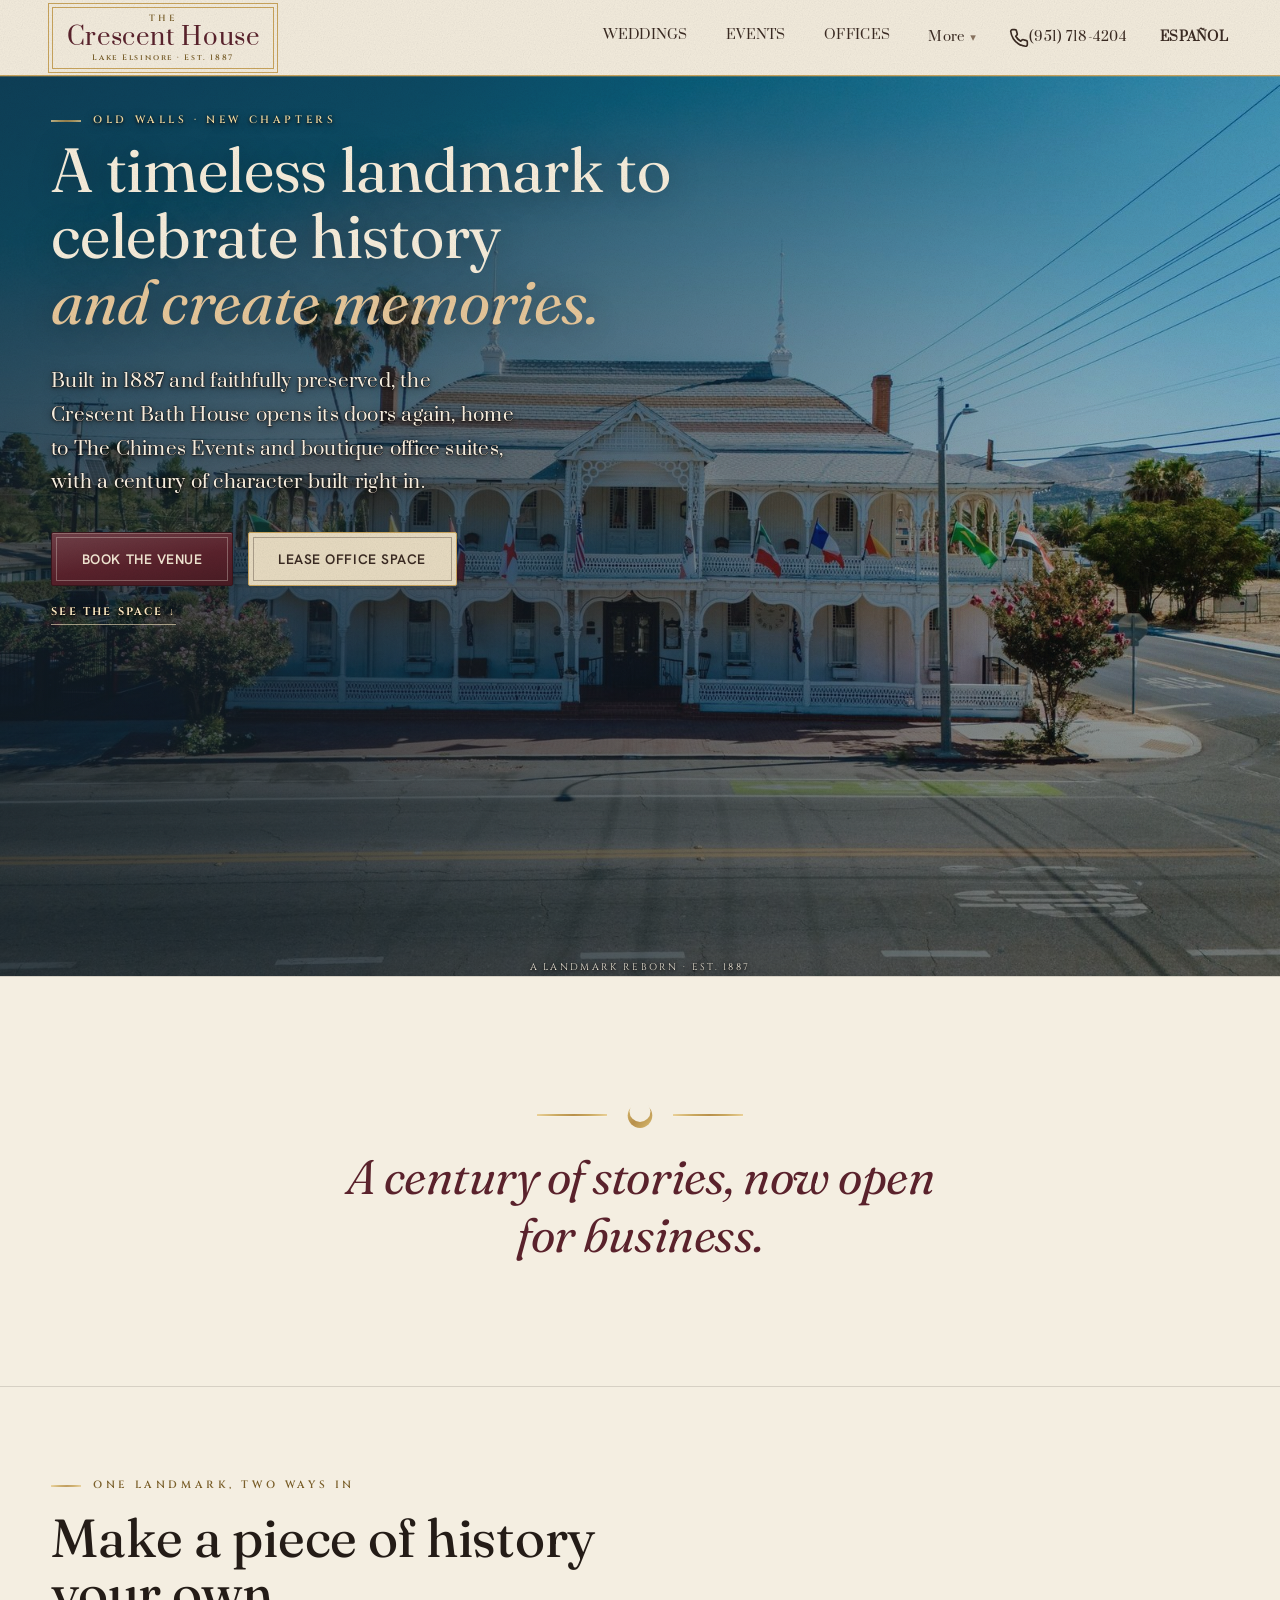
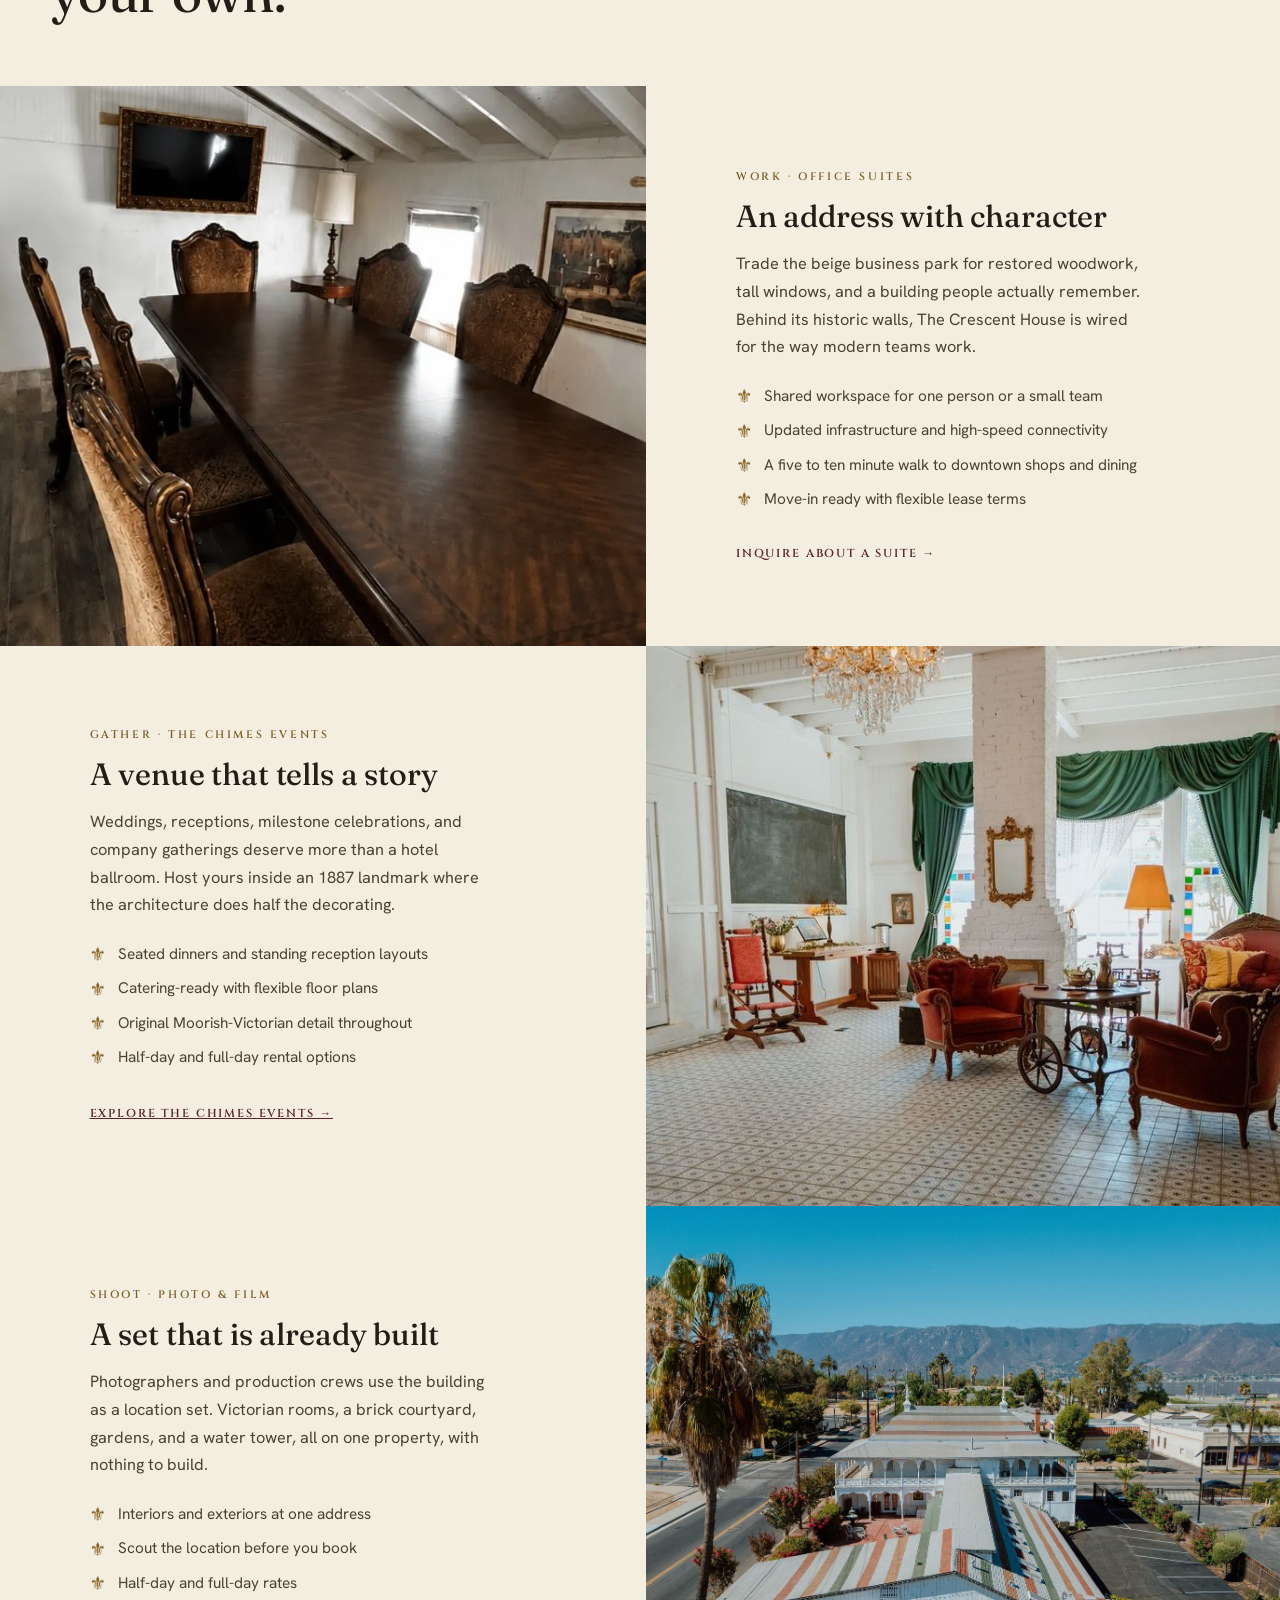
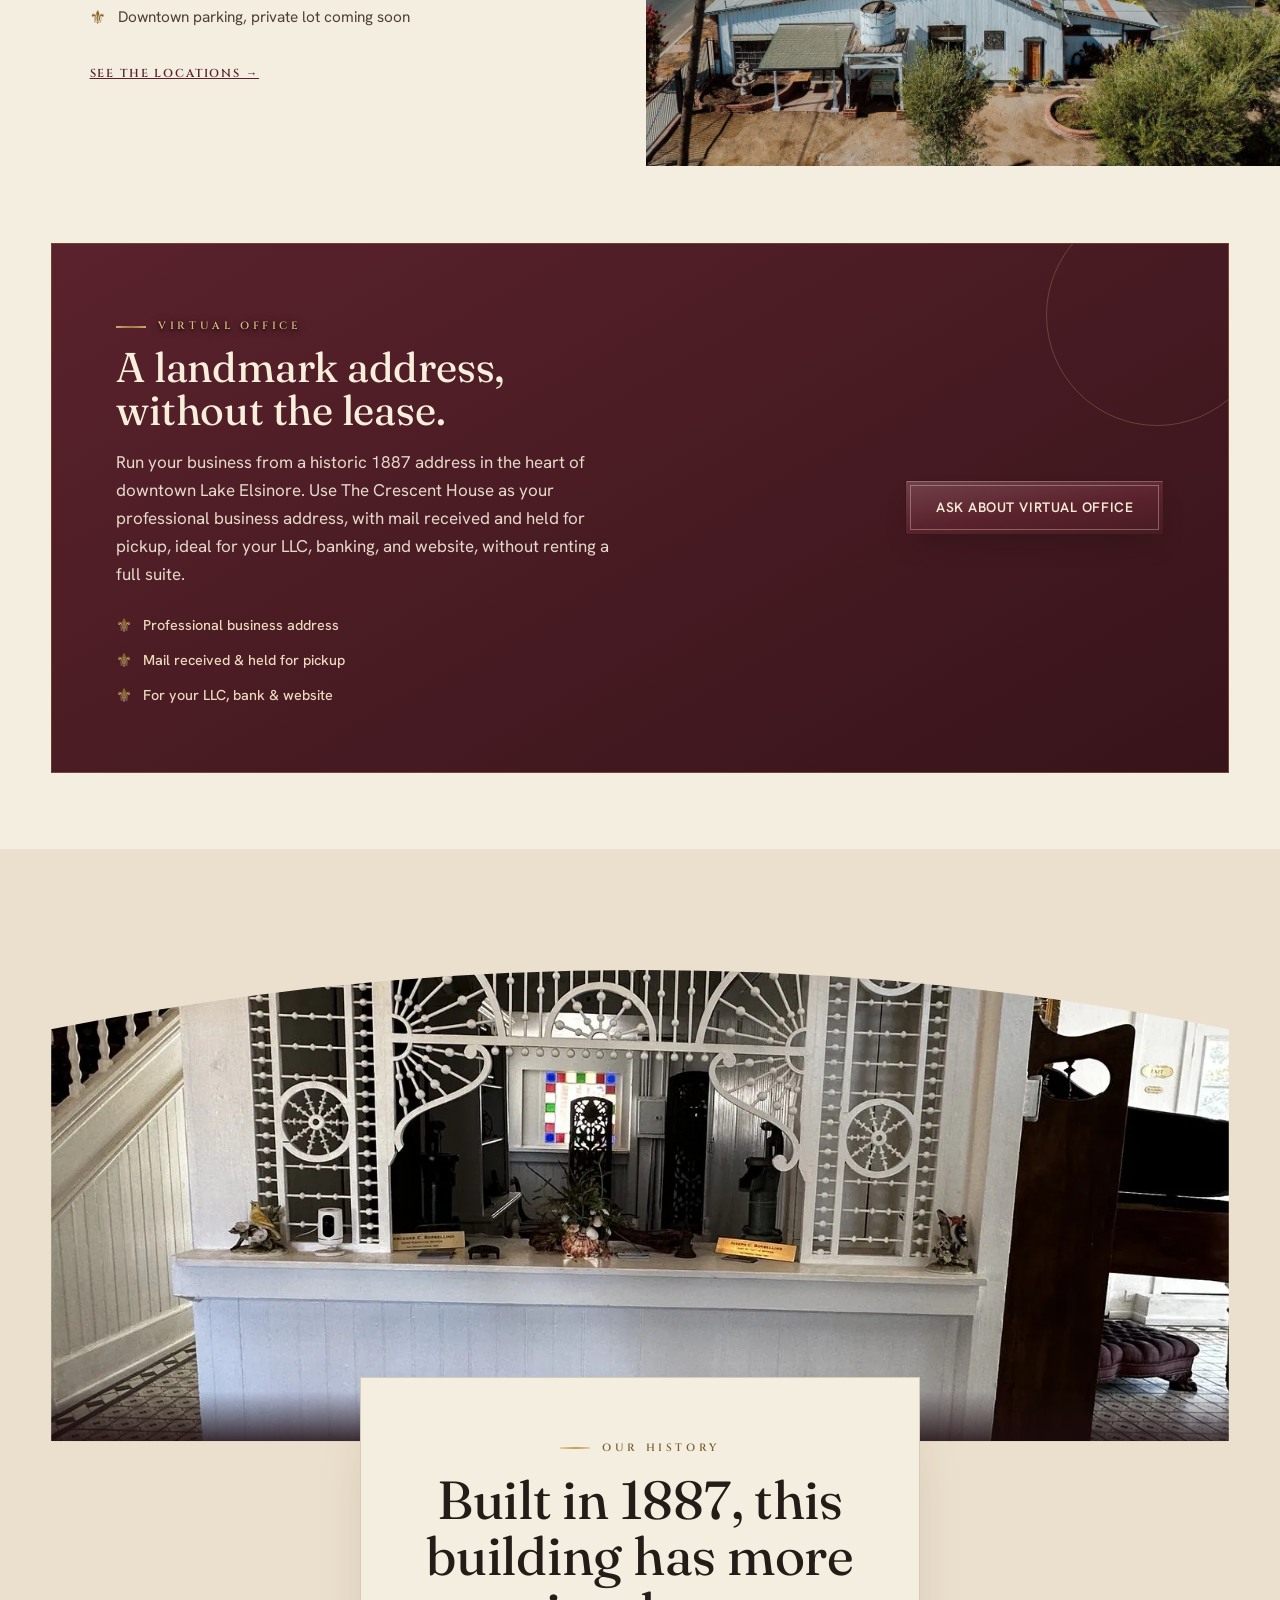
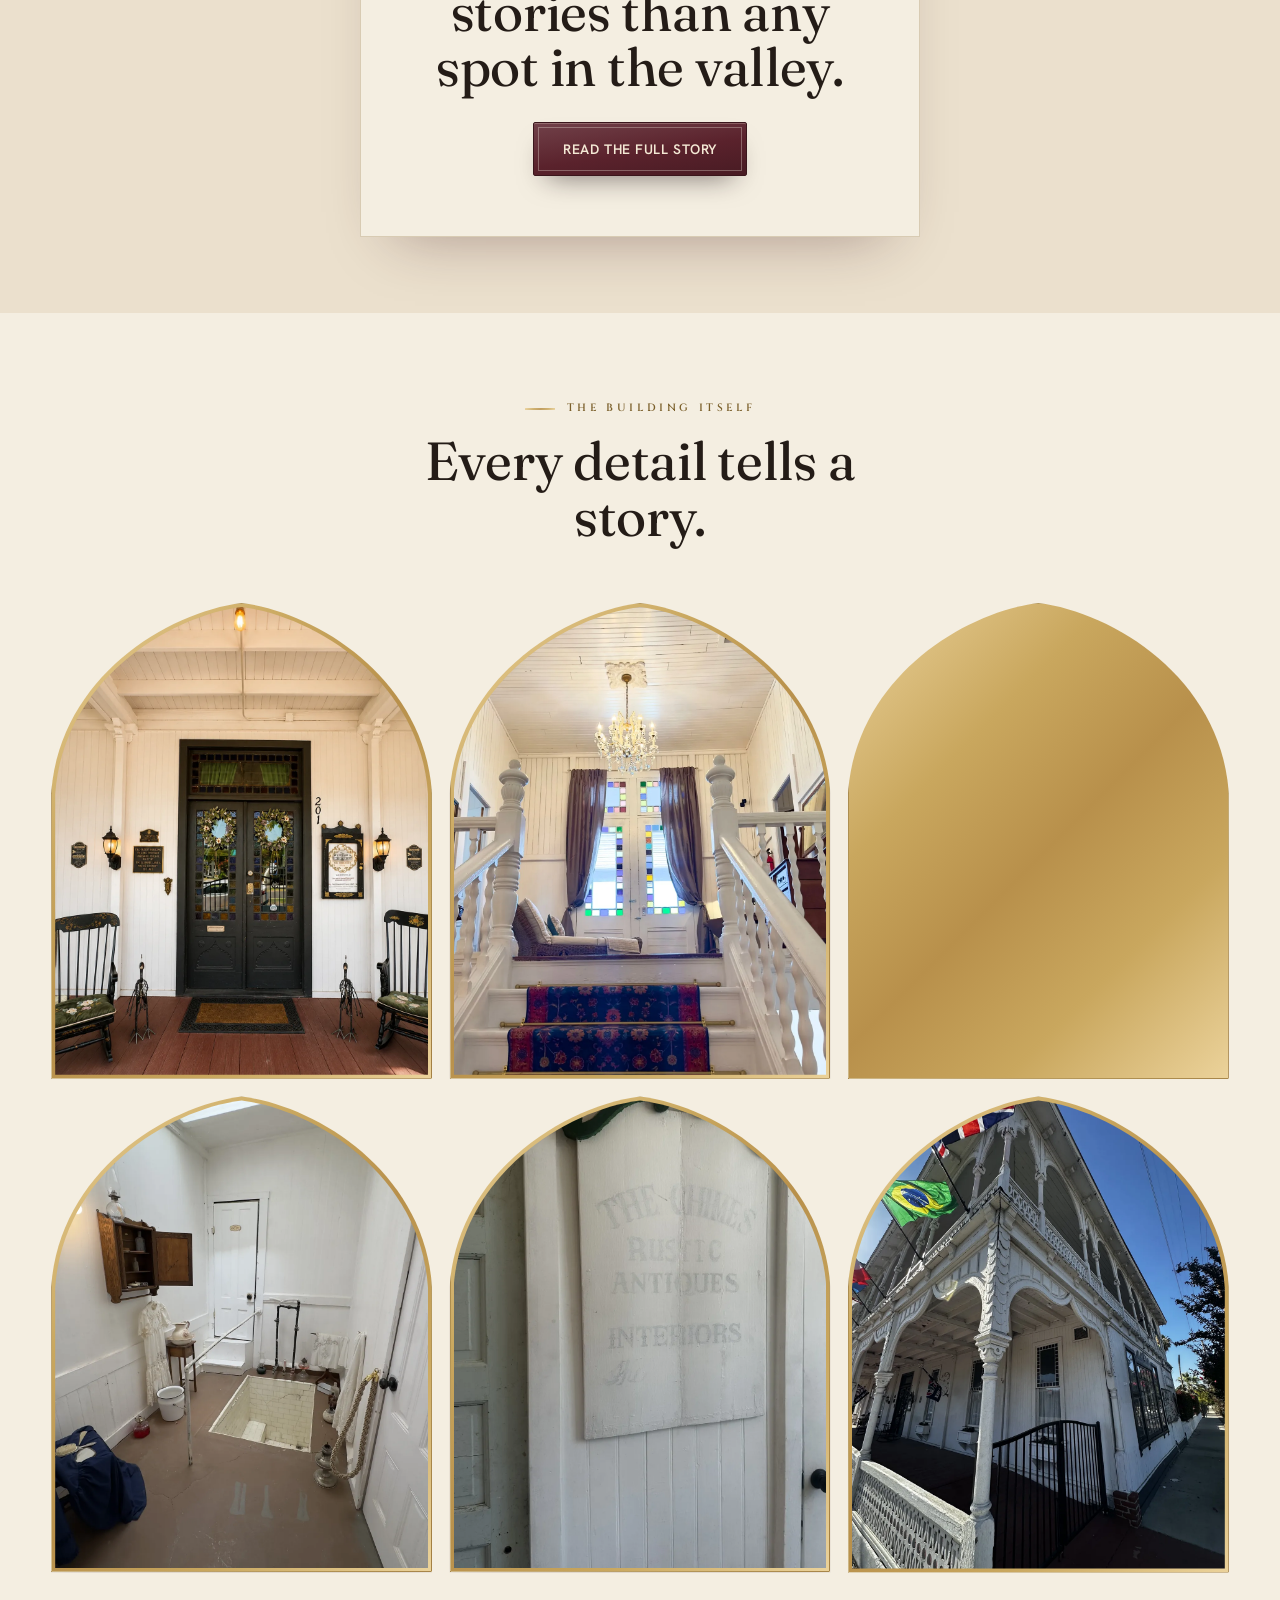
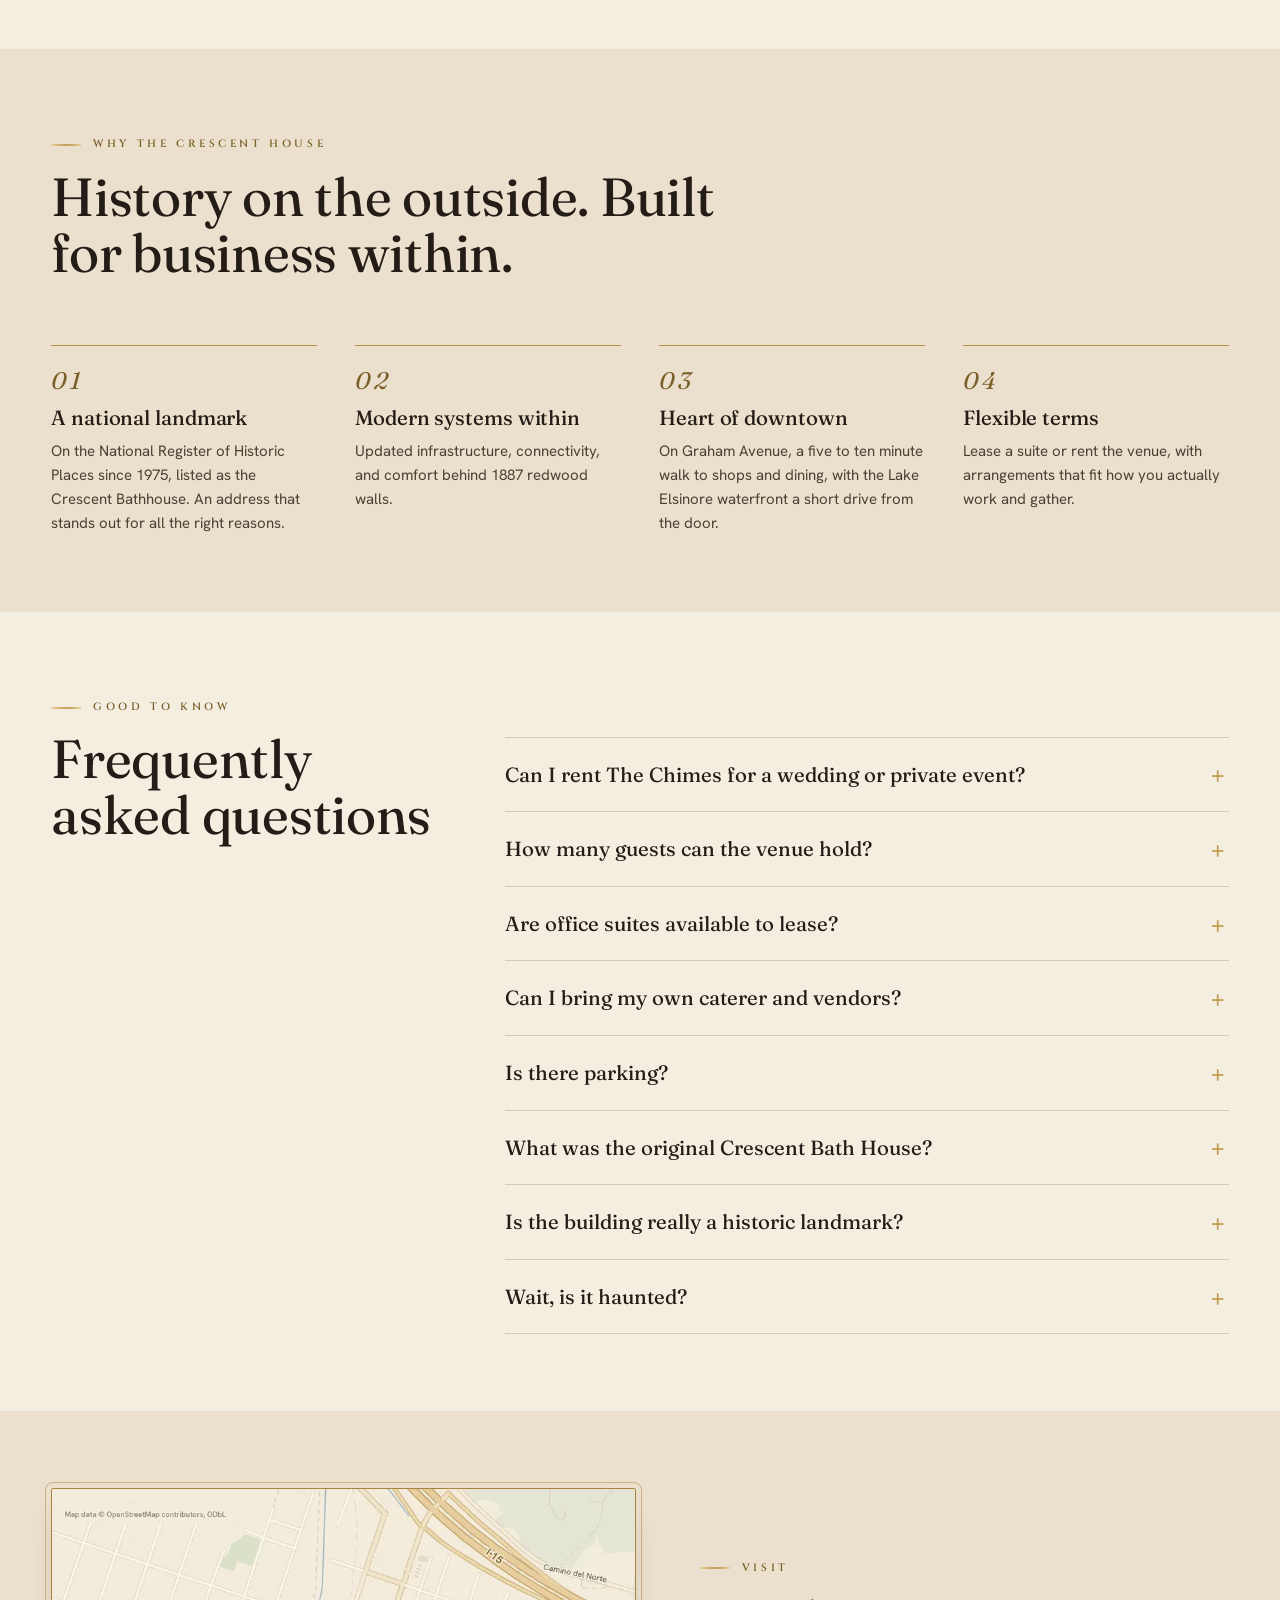
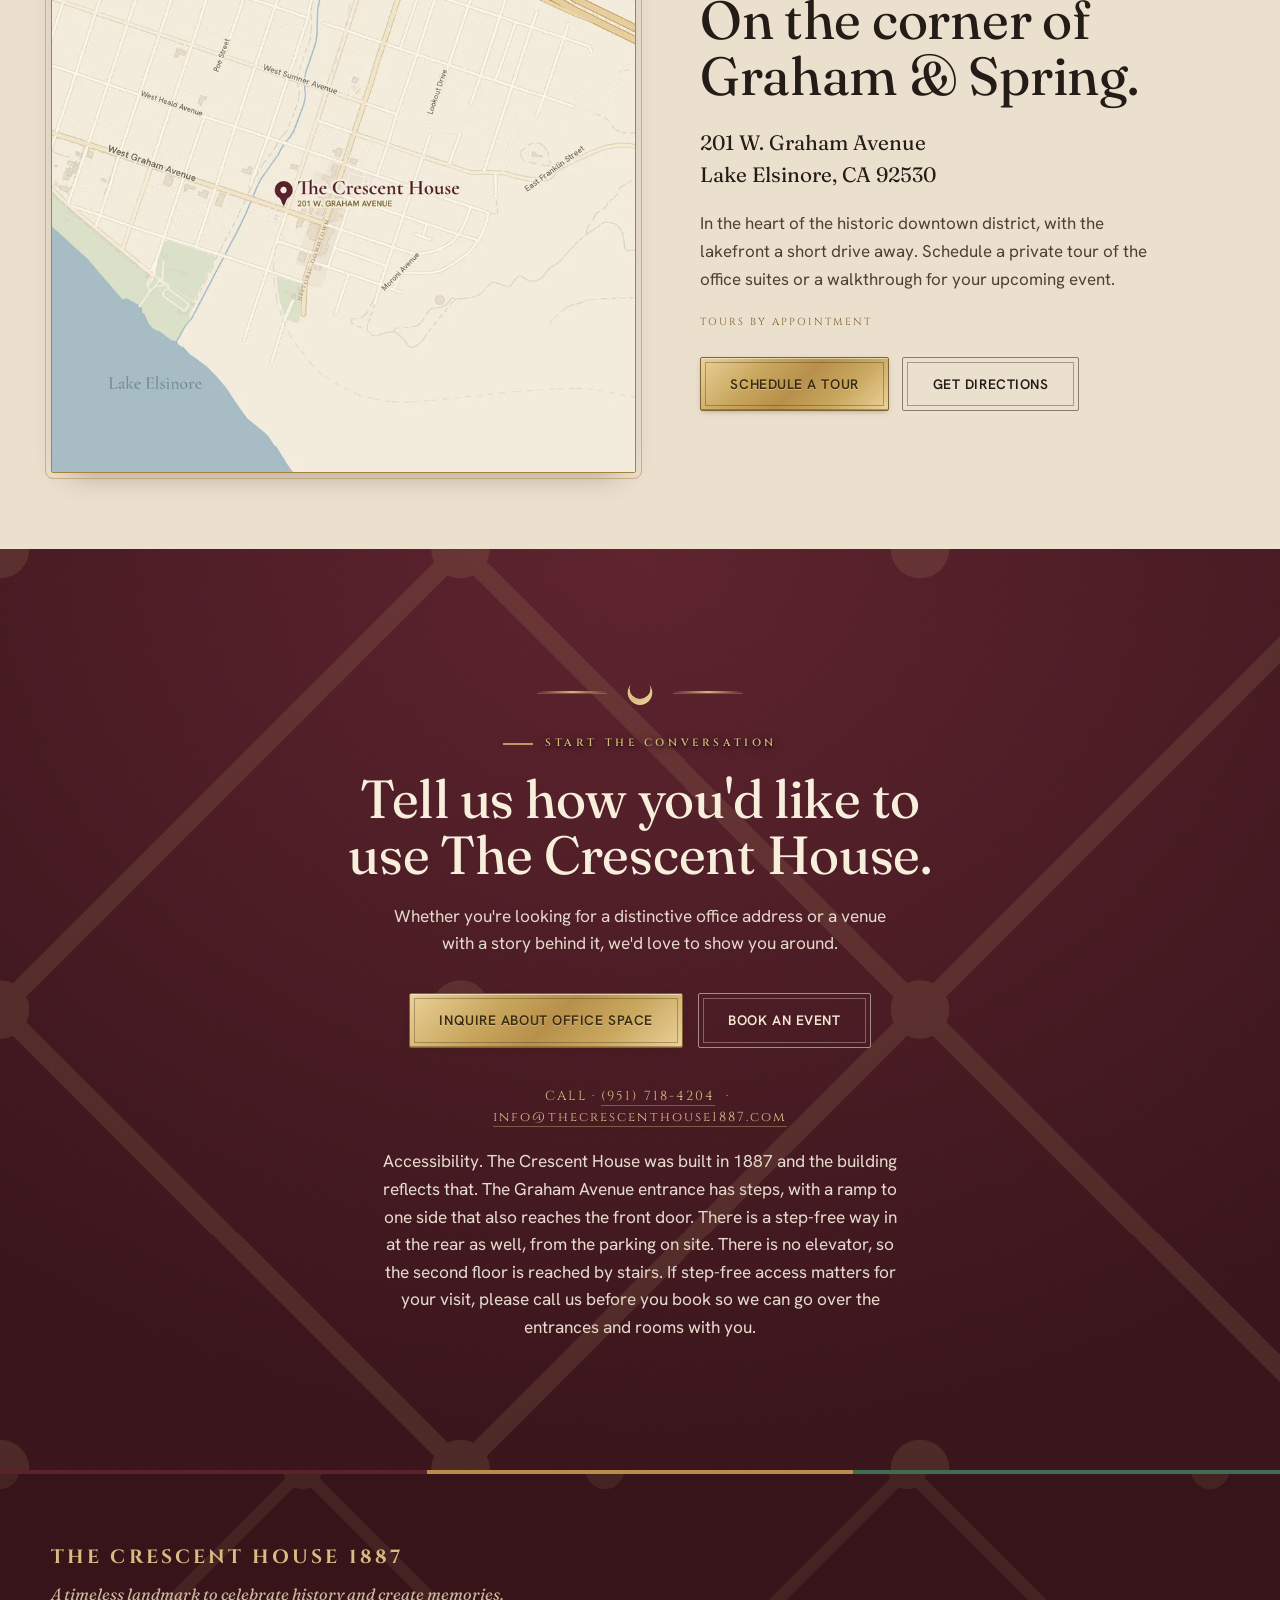
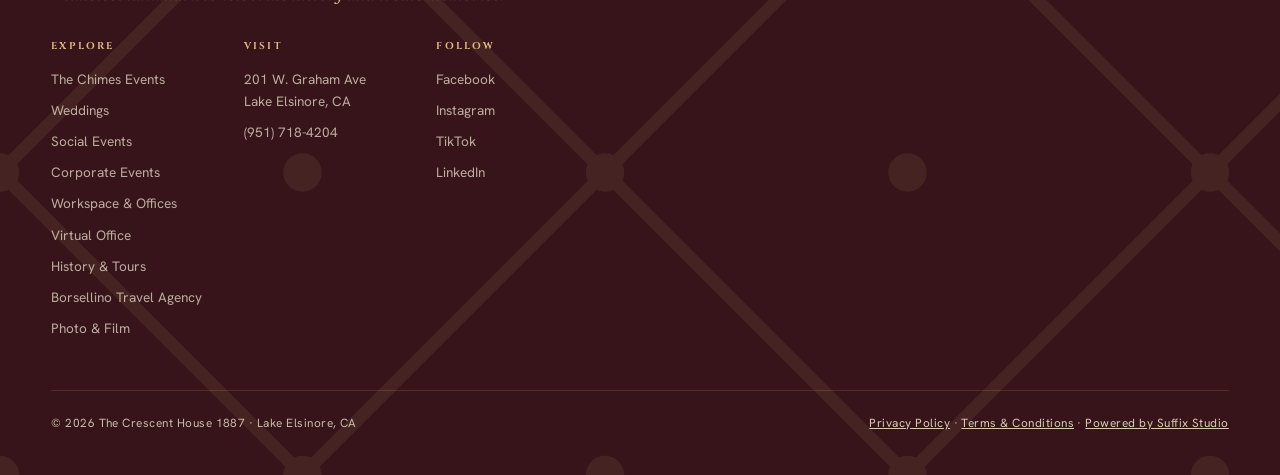
==== commit 80af1ac6: "Stop the hero video zoom" ====
--- a/index.html
+++ b/index.html
@@ -436,7 +436,7 @@
 .hero-bg{position:absolute;inset:0;z-index:-2;overflow:hidden;}
 .hero-img{width:100%;height:100%;object-fit:cover;object-position:center 48%;
   filter:brightness(.86) saturate(1.05) contrast(1.02);
-  transform:scale(1.06);transition:transform 6s ease-out;}
+  transform:scale(1);transition:transform 6s ease-out;}
 section.hero.in .hero-img{transform:scale(1);}
 .hero-bg video.hero-img{display:block;}
 .hero-fallback{display:none;}
